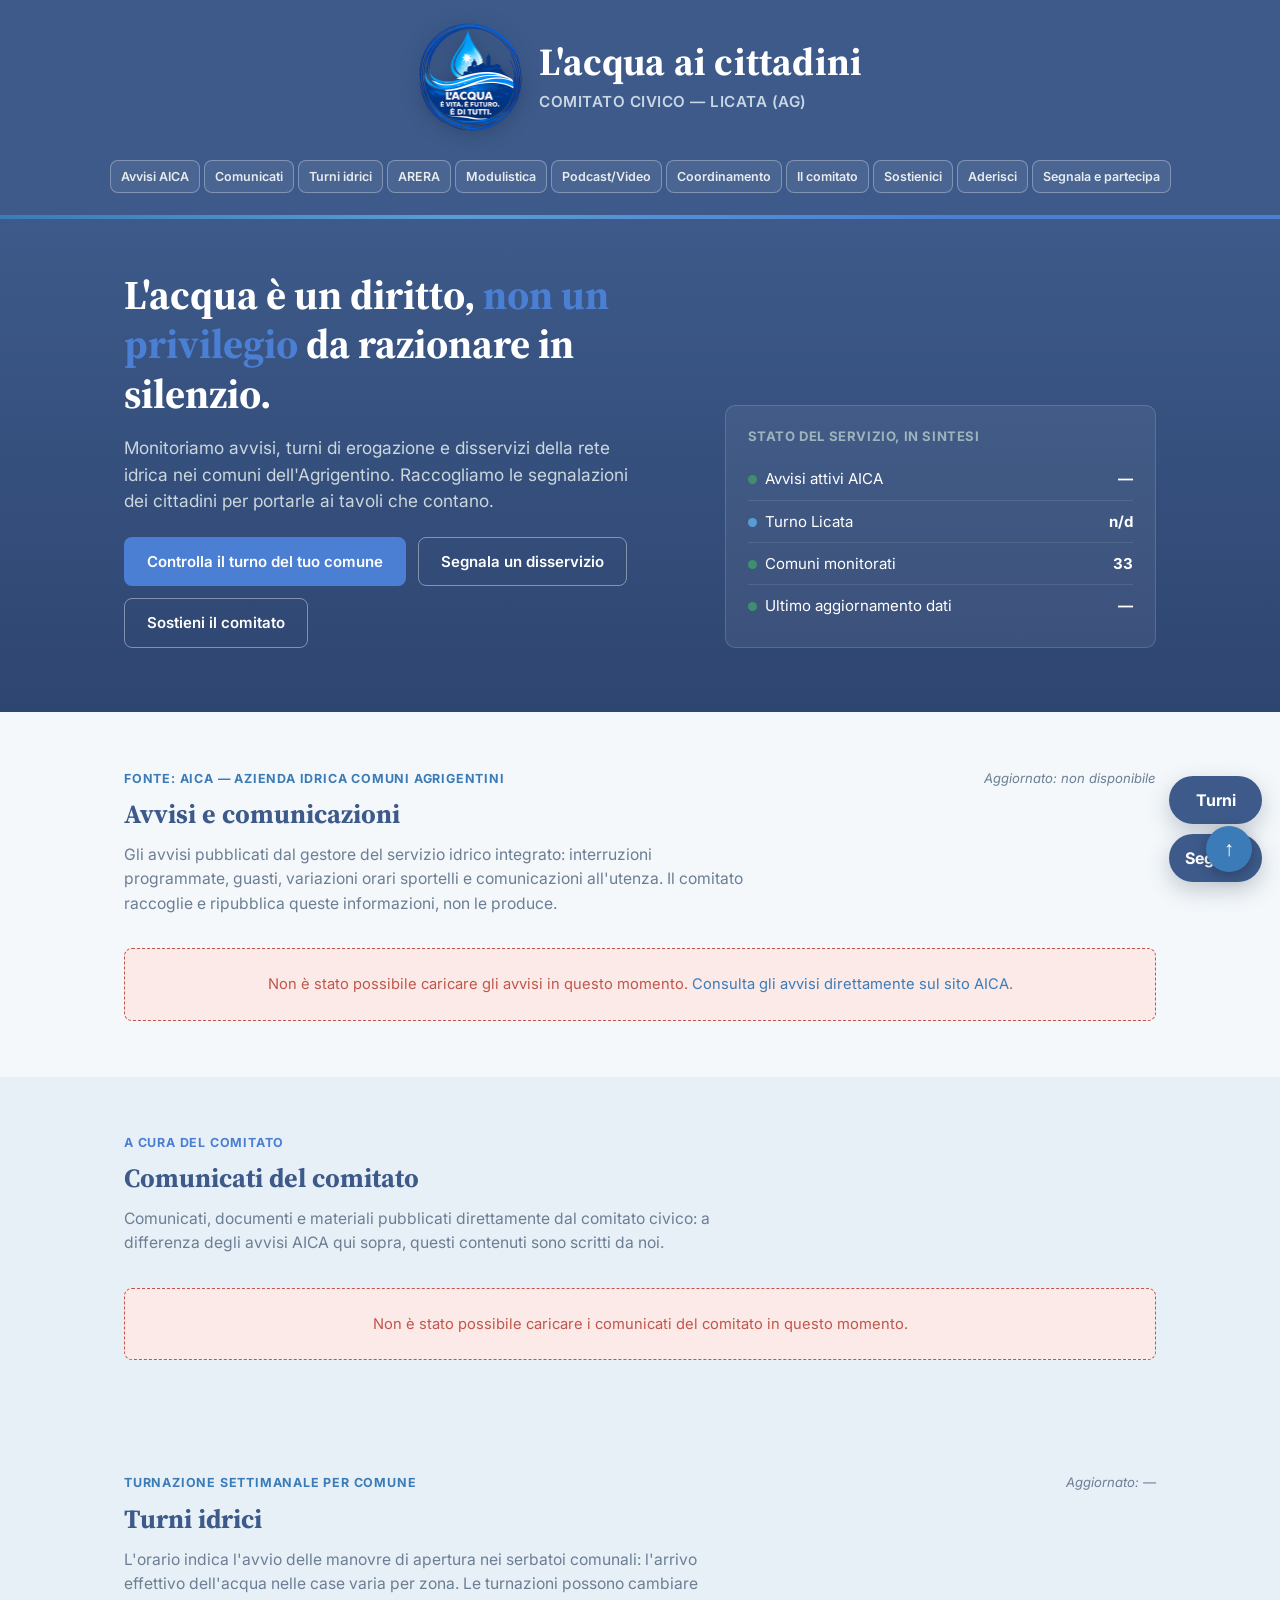
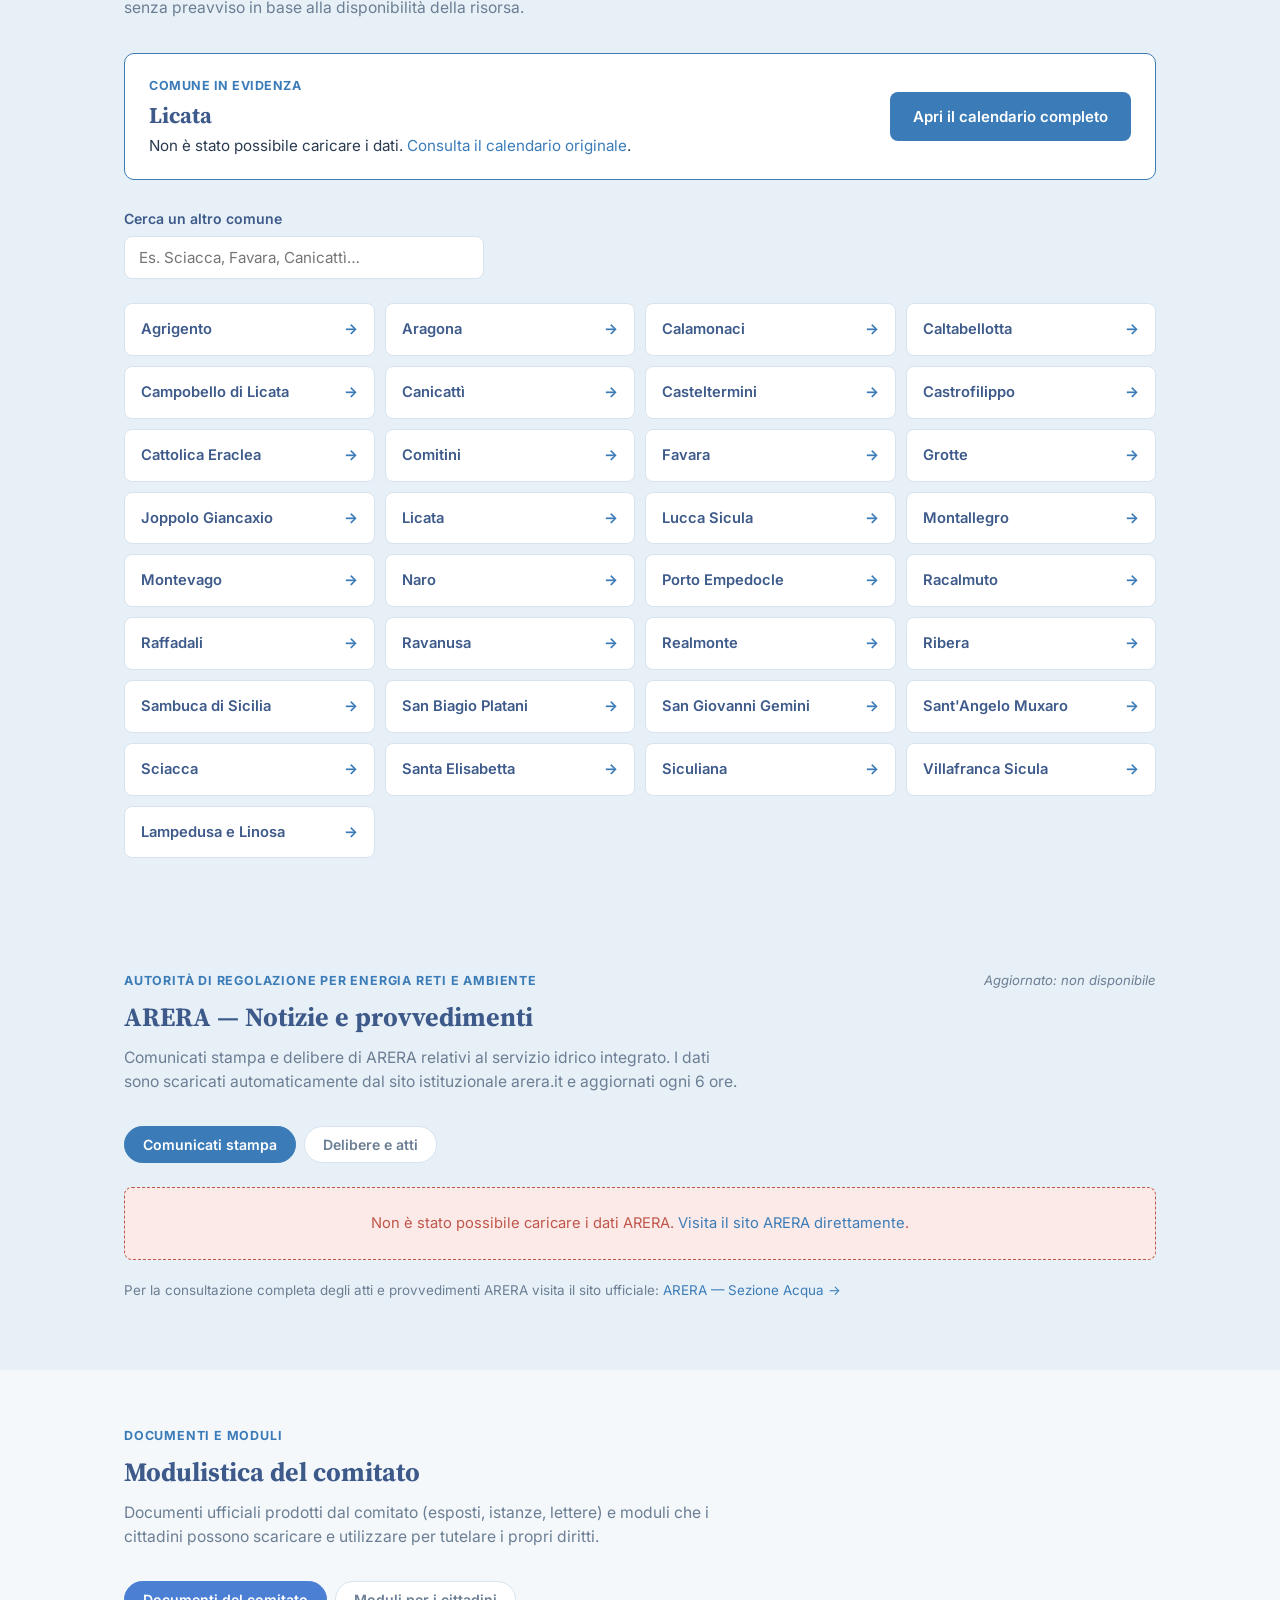
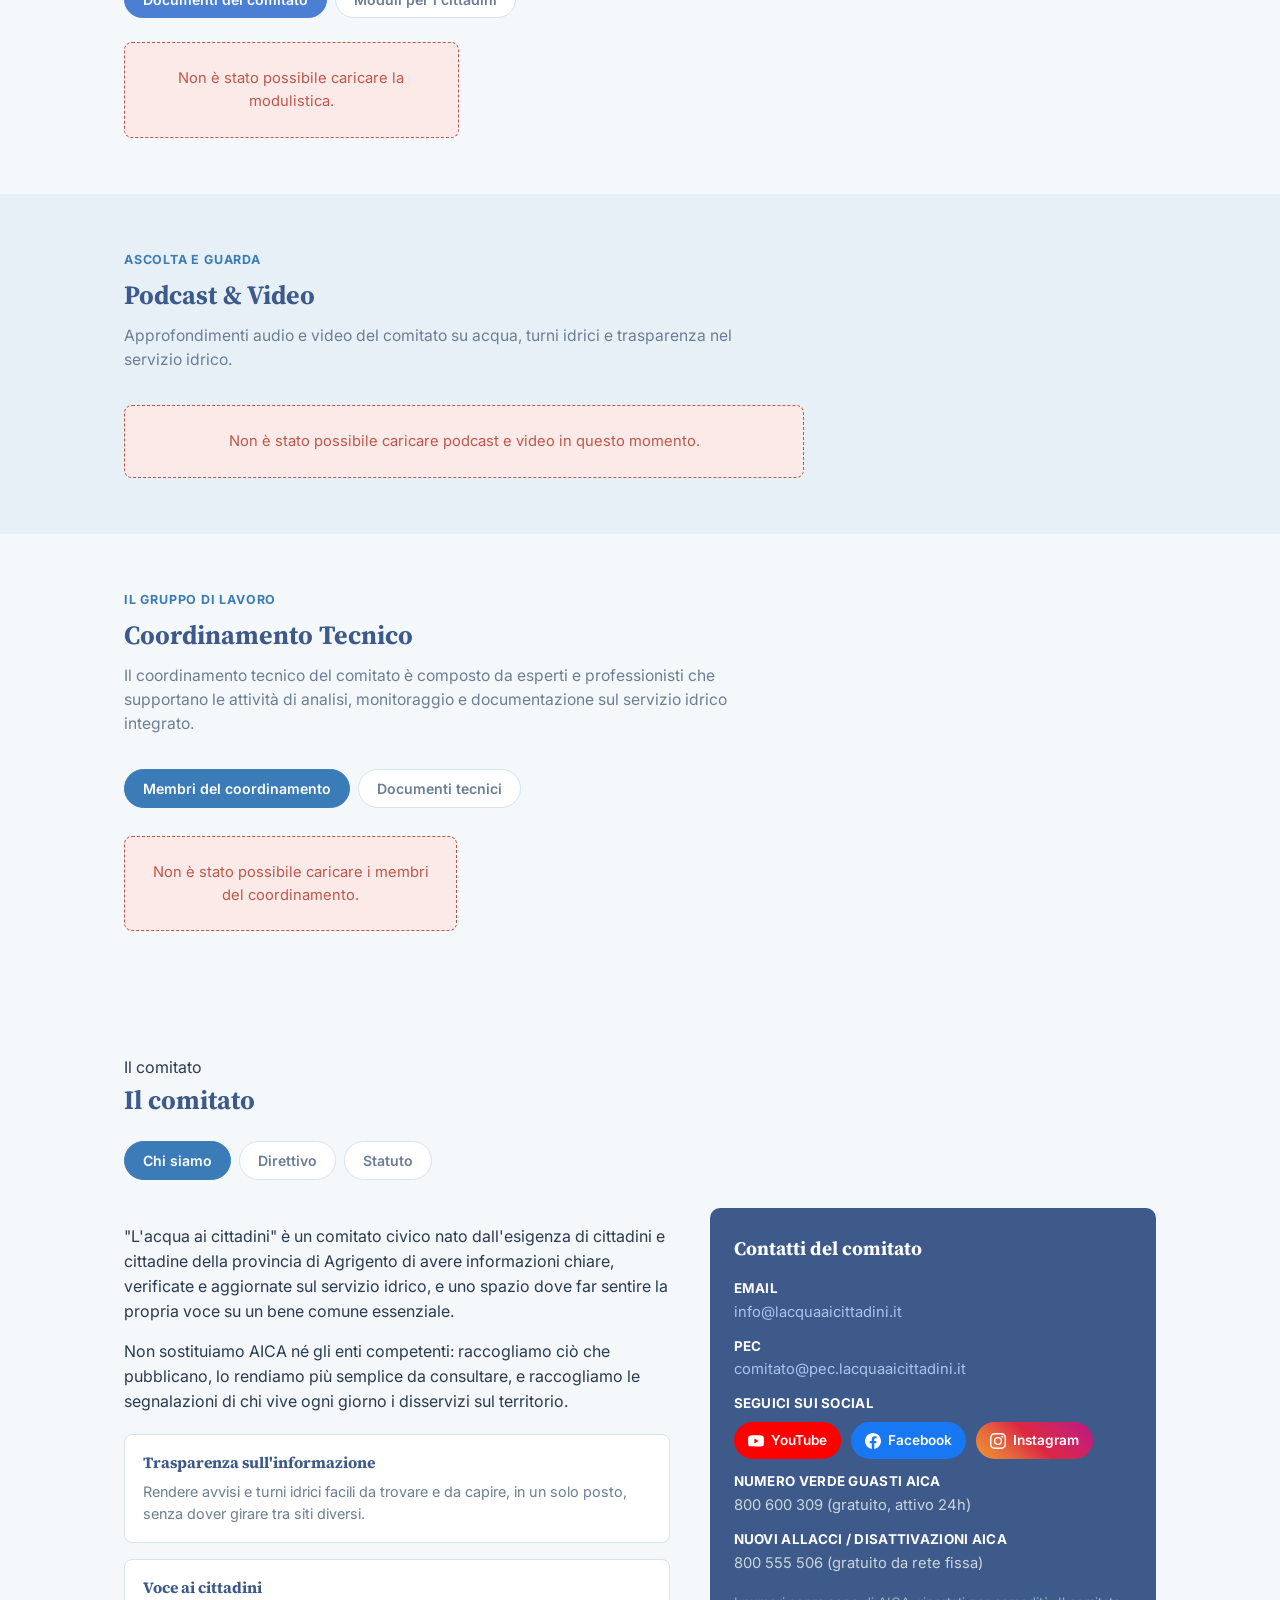
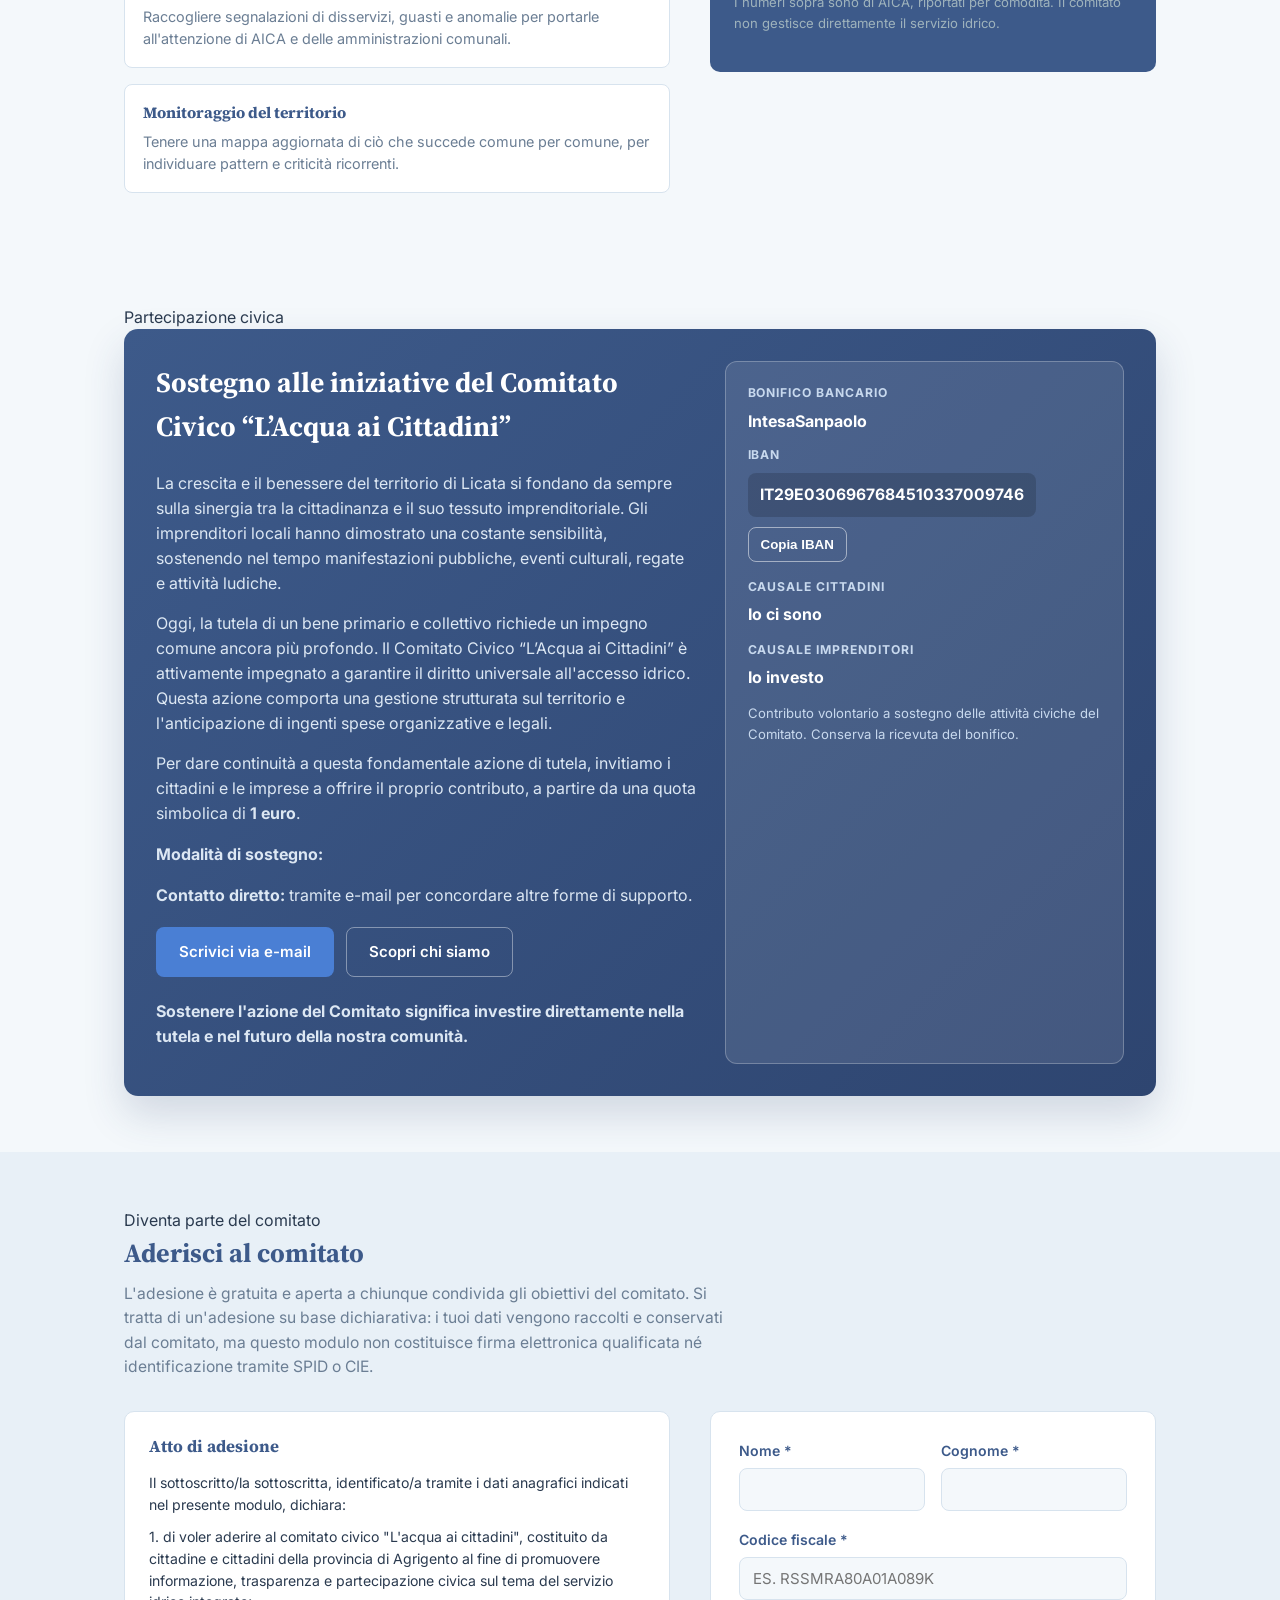
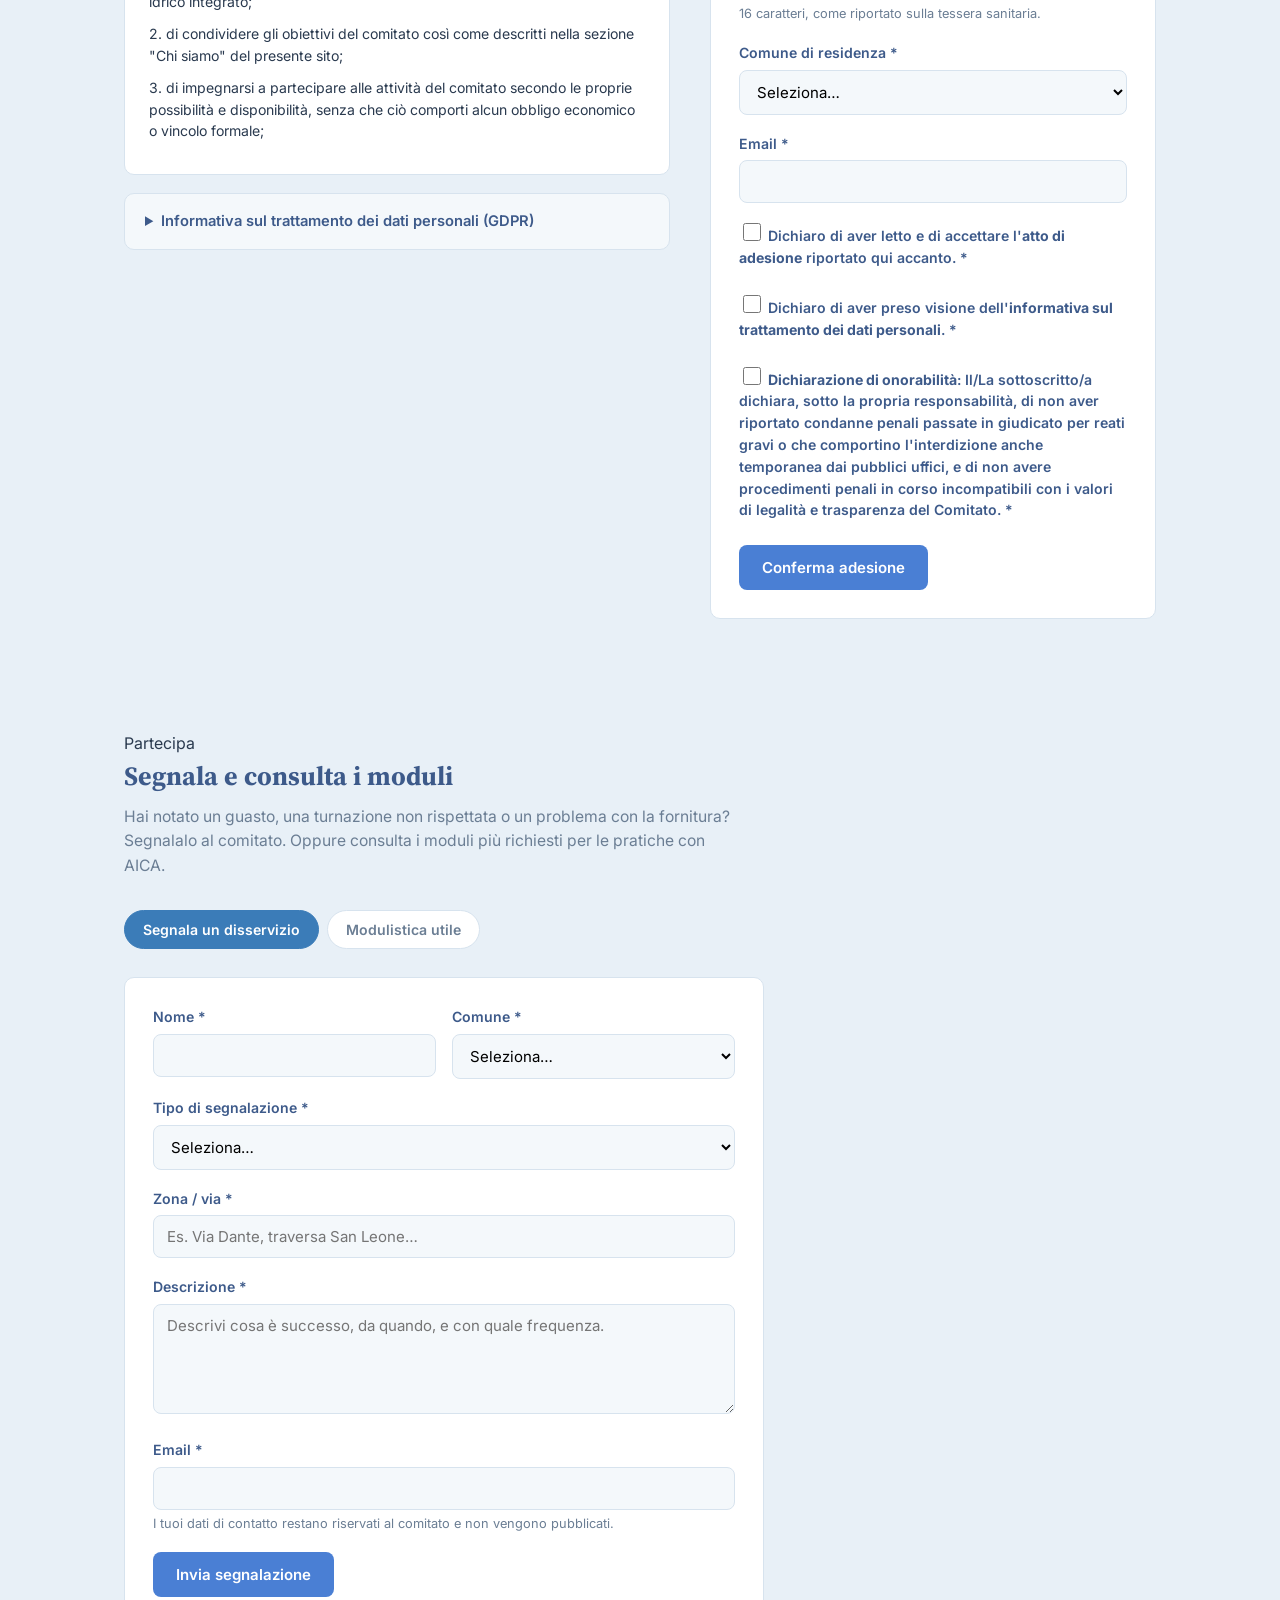
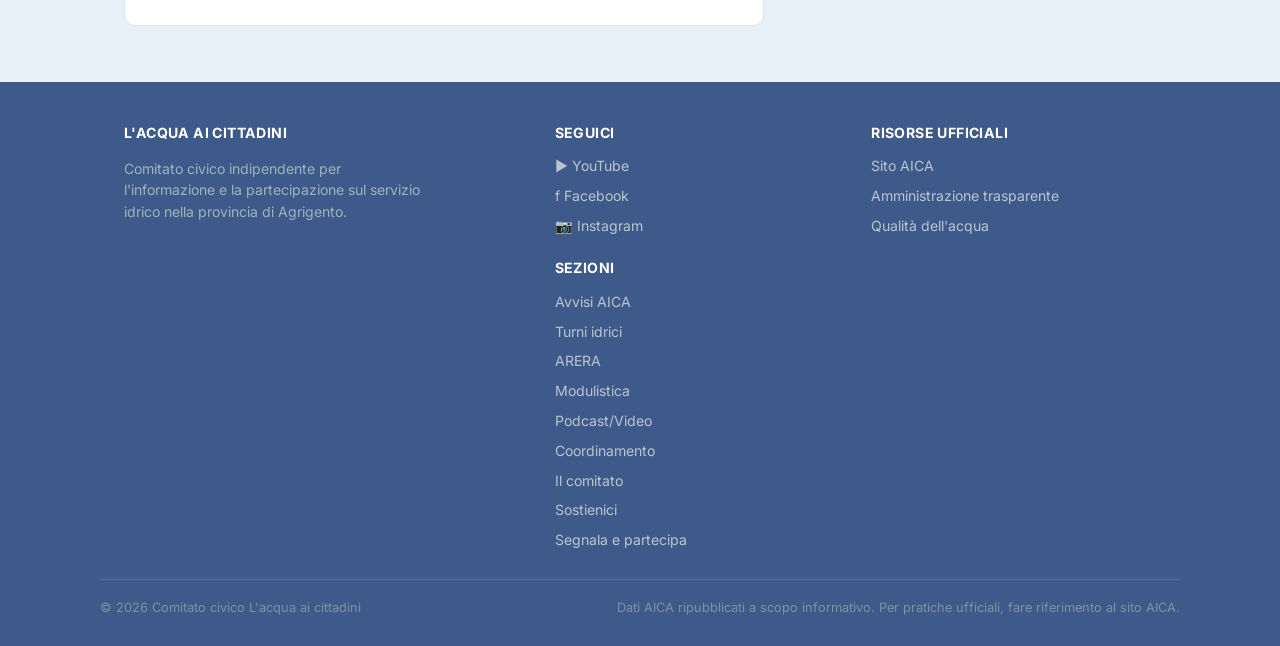
==== index.html @ 92cf0caa "Add files via upload aggiunto campo form obbligatori" ====
<!DOCTYPE html>
<html lang="it">
<head>
<meta charset="UTF-8">
<meta name="viewport" content="width=device-width, initial-scale=1.0">
<title>L'acqua ai cittadini — Comitato civico</title>
<meta name="description" content="Comitato civico L'acqua ai cittadini: avvisi AICA, turni idrici dei comuni agrigentini, segnalazioni e modulistica.">
<meta name="theme-color" content="#3D5A8A">
<meta name="robots" content="index,follow">
<link rel="canonical" href="https://lacquaaicittadini.it/">
<meta property="og:type" content="website">
<meta property="og:locale" content="it_IT">
<meta property="og:title" content="L'acqua ai cittadini — Comitato civico">
<meta property="og:description" content="Avvisi AICA, turni idrici, comunicati, modulistica e segnalazioni dei cittadini della provincia di Agrigento.">
<meta property="og:url" content="https://lacquaaicittadini.it/">
<meta name="twitter:card" content="summary_large_image">
<link rel="preconnect" href="https://fonts.googleapis.com">
<link rel="preconnect" href="https://fonts.gstatic.com" crossorigin>
<link href="https://fonts.googleapis.com/css2?family=Source+Serif+4:opsz,wght@8..60,400;8..60,600;8..60,700&family=Inter:wght@400;500;600;700&display=swap" rel="stylesheet">
<style>
  :root{
    --blu-marina:#3D5A8A;
    --blu-marina-scuro:#2E4570;
    --petrolio:#3B7CB8;
    --petrolio-chiaro:#5B9BD5;
    --accento:#4A7FD4;
    --accento-scuro:#3864B0;
    --avorio:#F4F8FB;
    --avorio-scuro:#E8F0F7;
    --bianco:#FFFFFF;
    --testo:#2A3A4F;
    --testo-tenue:#6B7E94;
    --confine:#D7E3EE;
    --critico:#C0564B;
    --critico-bg:#FBEAE7;
    --ok:#3F8F6F;
    --ok-bg:#E9F5EC;
    --radius:8px;
    --serif:'Source Serif 4', Georgia, serif;
    --sans:'Inter', system-ui, -apple-system, sans-serif;
  }

  *{box-sizing:border-box;}
  html{scroll-behavior:smooth;}
  body{
    margin:0;
    font-family:var(--sans);
    background:var(--avorio);
    color:var(--testo);
    line-height:1.55;
  }
  img{max-width:100%;display:block;}
  a{color:var(--petrolio);text-decoration:none;}
  a:hover{text-decoration:underline;}
  a:focus-visible, button:focus-visible, input:focus-visible, textarea:focus-visible, select:focus-visible{
    outline:3px solid var(--accento);
    outline-offset:2px;
  }

  .wrap{max-width:1080px;margin:0 auto;padding:0 24px;}

  /* ===== Barra annuncio critico (mostrata solo se ci sono avvisi urgenti) ===== */
  #barra-urgente{
    display:none;
    background:var(--critico);
    color:#fff;
    font-size:.92rem;
    font-weight:600;
    text-align:center;
    padding:10px 16px;
  }
  #barra-urgente a{color:#fff;text-decoration:underline;}

  /* ===== Header ===== */
  header.principale{
    background:var(--blu-marina);
    color:#fff;
    position:relative;
  }
  header.principale::after{
    content:"";
    display:block;
    height:4px;
    background:linear-gradient(90deg, var(--petrolio) 0%, var(--petrolio-chiaro) 35%, var(--accento) 75%, var(--accento) 100%);
  }
  .header-interno{
    display:flex;
    align-items:center;
    justify-content:center;
    padding:22px 24px;
    gap:28px;
    flex-wrap:wrap;
  }
  .logo-blocco{display:flex;align-items:center;gap:16px;}
  .logo-immagine{
    height:110px;width:auto;flex-shrink:0;
    filter:drop-shadow(0 3px 10px rgba(0,0,0,0.25));
  }
  .logo-testo h1{
    font-family:var(--serif);
    font-size:2.4rem;
    font-weight:700;
    margin:0;
    letter-spacing:.2px;
    line-height:1.15;
  }
  .logo-testo p{
    margin:6px 0 0;
    font-size:.95rem;
    color:#C9D6E4;
    letter-spacing:.5px;
    text-transform:uppercase;
    font-weight:600;
  }
  nav.principale{display:flex;gap:4px;flex-wrap:wrap;justify-content:center;width:100%;}
  nav.principale a{
    color:#E7ECEE;
    font-size:.78rem;
    font-weight:600;
    padding:6px 10px;
    border-radius:var(--radius);
    border:1.5px solid rgba(255,255,255,0.30);
    background:rgba(255,255,255,0.07);
    transition:background .15s ease, border-color .15s ease;
    white-space:nowrap;
  }
  nav.principale a:hover{
    background:rgba(255,255,255,0.18);
    border-color:rgba(255,255,255,0.60);
    text-decoration:none;
  }

  /* ===== Hero ===== */
  .hero{
    background:linear-gradient(180deg, var(--blu-marina) 0%, var(--blu-marina-scuro) 100%);
    color:#fff;
    padding:52px 24px 64px;
  }
  .hero-grid{
    display:grid;
    grid-template-columns:1.3fr 1fr;
    gap:40px;
    align-items:end;
  }
  .hero h2{
    font-family:var(--serif);
    font-size:clamp(1.9rem, 3.2vw, 2.7rem);
    line-height:1.2;
    margin:0 0 16px;
    font-weight:700;
  }
  .hero h2 em{color:var(--accento);font-style:normal;}
  .hero p.lead{
    font-size:1.08rem;
    color:#CBD7DC;
    max-width:46ch;
    margin:0 0 22px;
  }
  .hero-azioni{display:flex;gap:12px;flex-wrap:wrap;}
  .btn{
    display:inline-block;
    font-family:var(--sans);
    font-weight:600;
    font-size:.94rem;
    padding:12px 22px;
    border-radius:var(--radius);
    border:1.5px solid transparent;
    cursor:pointer;
    transition:transform .12s ease, box-shadow .12s ease;
  }
  .btn:hover{text-decoration:none;}
  .btn-primario{background:var(--accento);color:#fff;}
  .btn-primario:hover{background:var(--accento-scuro);}
  .btn-secondario{background:transparent;border-color:rgba(255,255,255,.4);color:#fff;}
  .btn-secondario:hover{background:rgba(255,255,255,.08);}

  .hero-pannello{
    background:rgba(255,255,255,0.06);
    border:1px solid rgba(255,255,255,0.14);
    border-radius:10px;
    padding:20px 22px;
  }
  .hero-pannello h3{
    font-size:.82rem;
    text-transform:uppercase;
    letter-spacing:.6px;
    color:#9FB3BC;
    margin:0 0 12px;
    font-weight:700;
  }
  .stato-riga{
    display:flex;
    justify-content:space-between;
    align-items:center;
    padding:9px 0;
    border-bottom:1px solid rgba(255,255,255,0.10);
    font-size:.94rem;
  }
  .stato-riga:last-child{border-bottom:none;}
  .pallino{
    width:9px;height:9px;border-radius:50%;
    display:inline-block;margin-right:8px;
    background:var(--ok);
  }
  .pallino.allerta{background:var(--petrolio-chiaro);}
  .pallino.critico{background:var(--critico);}

  /* ===== ARERA ===== */
  .tab-arera{display:flex;gap:8px;margin-bottom:24px;flex-wrap:wrap;}
  .tab-arera-btn{
    background:#fff;border:1.5px solid var(--confine);
    padding:9px 18px;border-radius:999px;
    font-weight:600;font-size:.88rem;color:var(--testo-tenue);
    cursor:pointer;font-family:var(--sans);
  }
  .tab-arera-btn.attivo{background:var(--petrolio);border-color:var(--petrolio);color:#fff;}
  .tab-arera-pannello{display:none;}
  .tab-arera-pannello.attivo{display:block;}
  #lista-arera-comunicati, #lista-arera-delibere{display:grid;gap:12px;}
  .scheda-arera{
    background:#fff;border:1px solid var(--confine);
    border-left:4px solid var(--petrolio-chiaro);
    border-radius:var(--radius);padding:16px 18px;
  }
  .scheda-arera .meta{font-size:.78rem;color:var(--testo-tenue);text-transform:uppercase;letter-spacing:.4px;margin-bottom:5px;font-weight:600;}
  .scheda-arera h3{font-size:1rem;margin:0 0 6px;font-family:var(--serif);color:var(--blu-marina);}
  .scheda-arera a.leggi{font-size:.88rem;font-weight:600;color:var(--petrolio);}

  /* ===== Modulistica ===== */
  .tab-modulistica{display:flex;gap:8px;margin-bottom:24px;flex-wrap:wrap;}
  .tab-mod-btn{
    background:#fff;border:1.5px solid var(--confine);
    padding:9px 18px;border-radius:999px;
    font-weight:600;font-size:.88rem;color:var(--testo-tenue);
    cursor:pointer;font-family:var(--sans);
  }
  .tab-mod-btn.attivo{background:var(--accento);border-color:var(--accento);color:#fff;}
  .tab-mod-pannello{display:none;}
  .tab-mod-pannello.attivo{display:block;}
  .griglia-modulistica{display:grid;grid-template-columns:repeat(auto-fill,minmax(280px,1fr));gap:14px;}
  .scheda-mod{
    background:#fff;border:1px solid var(--confine);
    border-radius:var(--radius);padding:18px 20px;
  }
  .scheda-mod .badge{
    display:inline-block;font-size:.72rem;font-weight:700;letter-spacing:.4px;
    text-transform:uppercase;padding:3px 10px;border-radius:999px;margin-bottom:10px;
  }
  .badge-documento{background:#E8F0FB;color:var(--petrolio);}
  .badge-modulo{background:#E8F5EF;color:var(--ok);}
  .scheda-mod h4{margin:0 0 6px;font-size:.96rem;color:var(--blu-marina);font-family:var(--serif);}
  .scheda-mod p{margin:0 0 12px;font-size:.85rem;color:var(--testo-tenue);}

  /* ===== Social links ===== */
  .social-links{display:flex;gap:10px;flex-wrap:wrap;margin-top:6px;}
  .social-btn{
    display:inline-flex;align-items:center;gap:7px;
    padding:8px 14px;border-radius:999px;
    font-size:.85rem;font-weight:600;font-family:var(--sans);
    text-decoration:none;transition:opacity .15s ease;
  }
  .social-btn:hover{opacity:.85;text-decoration:none;}
  .social-btn.youtube{background:#FF0000;color:#fff;}
  .social-btn.facebook{background:#1877F2;color:#fff;}
  .social-btn.instagram{background:linear-gradient(45deg,#f09433,#e6683c,#dc2743,#cc2366,#bc1888);color:#fff;}

  /* ===== Coordinamento Tecnico ===== */
  .griglia-membri{display:grid;grid-template-columns:repeat(auto-fill,minmax(260px,1fr));gap:16px;margin-bottom:12px;}
  .scheda-membro{
    background:#fff;border:1px solid var(--confine);border-radius:10px;
    padding:20px;display:flex;gap:14px;align-items:flex-start;
  }
  .avatar-membro{
    width:48px;height:48px;border-radius:50%;flex-shrink:0;
    background:var(--petrolio);color:#fff;
    display:flex;align-items:center;justify-content:center;
    font-size:1.2rem;font-weight:700;font-family:var(--serif);
  }
  .avatar-membro img{width:100%;height:100%;border-radius:50%;object-fit:cover;}
  .info-membro h4{margin:0 0 4px;font-size:.98rem;color:var(--blu-marina);font-family:var(--serif);}
  .info-membro .ruolo{font-size:.82rem;color:var(--petrolio);font-weight:600;margin-bottom:5px;}
  .info-membro .competenze{font-size:.82rem;color:var(--testo-tenue);margin-bottom:6px;}
  .info-membro a{font-size:.82rem;}

  .griglia-doc-tecnici{display:grid;gap:12px;}
  .scheda-doc-tecnico{
    background:#fff;border:1px solid var(--confine);
    border-left:4px solid var(--accento);
    border-radius:var(--radius);padding:16px 18px;
    display:flex;justify-content:space-between;align-items:center;gap:16px;flex-wrap:wrap;
  }
  .scheda-doc-tecnico .meta{font-size:.78rem;color:var(--testo-tenue);text-transform:uppercase;letter-spacing:.4px;margin-bottom:4px;font-weight:600;}
  .scheda-doc-tecnico h4{margin:0 0 4px;font-size:.96rem;color:var(--blu-marina);font-family:var(--serif);}
  .scheda-doc-tecnico p{margin:0;font-size:.84rem;color:var(--testo-tenue);}

  /* ===== Direttivo e Statuto ===== */
  .griglia-direttivo{display:grid;grid-template-columns:repeat(auto-fill,minmax(200px,1fr));gap:12px;margin-top:8px;}
  .scheda-direttivo{
    background:#fff;border:1px solid var(--confine);border-radius:var(--radius);
    padding:16px 18px;text-align:center;
  }
  .scheda-direttivo .iniziale-dir{
    width:48px;height:48px;border-radius:50%;
    background:var(--petrolio);color:#fff;
    display:flex;align-items:center;justify-content:center;
    font-size:1.2rem;font-weight:700;font-family:var(--serif);
    margin:0 auto 10px;
  }
  .scheda-direttivo h4{margin:0 0 4px;font-size:.96rem;color:var(--blu-marina);font-family:var(--serif);}
  .scheda-direttivo .ruolo-dir{font-size:.82rem;color:var(--petrolio);font-weight:600;}

  .testo-statuto{
    background:#fff;border:1px solid var(--confine);border-radius:10px;
    padding:28px 32px;max-width:760px;
  }
  .testo-statuto h4{font-family:var(--serif);color:var(--blu-marina);font-size:1.05rem;margin:20px 0 8px;}
  .testo-statuto h4:first-child{margin-top:0;}
  .testo-statuto p{font-size:.92rem;color:var(--testo);line-height:1.65;margin:0 0 10px;}

  /* ===== Sezioni generiche ===== */
  section{padding:56px 24px;}
  section.alt{background:var(--avorio-scuro);}
  .titolo-sezione{
    display:flex;
    align-items:baseline;
    justify-content:space-between;
    flex-wrap:wrap;
    gap:12px;
    margin-bottom:8px;
  }
  .titolo-sezione h2{
    font-family:var(--serif);
    font-size:1.65rem;
    margin:0;
    color:var(--blu-marina);
  }
  .titolo-sezione .eyebrow{
    font-size:.78rem;
    font-weight:700;
    letter-spacing:.8px;
    text-transform:uppercase;
    color:var(--petrolio);
    display:block;
    margin-bottom:6px;
  }
  .sotto-titolo{
    color:var(--testo-tenue);
    max-width:62ch;
    margin:0 0 32px;
    font-size:.98rem;
  }
  .aggiornato{
    font-size:.82rem;
    color:var(--testo-tenue);
    font-style:italic;
  }

  /* ===== Avvisi AICA ===== */
  #lista-avvisi{display:grid;gap:14px;}
  .scheda-avviso{
    background:#fff;
    border:1px solid var(--confine);
    border-left:4px solid var(--petrolio);
    border-radius:var(--radius);
    padding:18px 20px;
  }
  .scheda-avviso.urgente{border-left-color:var(--critico);}
  .scheda-avviso .meta{
    font-size:.78rem;
    color:var(--testo-tenue);
    text-transform:uppercase;
    letter-spacing:.4px;
    margin-bottom:6px;
    font-weight:600;
  }
  .scheda-avviso h3{
    font-size:1.05rem;
    margin:0 0 8px;
    font-family:var(--serif);
    font-weight:600;
    color:var(--blu-marina);
  }
  .scheda-avviso p{margin:0 0 10px;font-size:.94rem;color:var(--testo);}
  .scheda-avviso a.leggi{font-size:.88rem;font-weight:600;}
  .placeholder-caricamento, .placeholder-errore{
    background:#fff;border:1px dashed var(--confine);border-radius:var(--radius);
    padding:24px;text-align:center;color:var(--testo-tenue);font-size:.92rem;
  }
  .placeholder-errore{border-color:var(--critico);color:var(--critico);background:var(--critico-bg);}

  /* ===== Comunicati del comitato ===== */
  #lista-comunicati-comitato{display:grid;gap:14px;}
  .scheda-comunicato{
    background:#fff;
    border:1px solid var(--confine);
    border-left:4px solid var(--accento);
    border-radius:var(--radius);
    padding:18px 20px;
  }
  .scheda-comunicato .meta{
    font-size:.78rem;
    color:var(--testo-tenue);
    text-transform:uppercase;
    letter-spacing:.4px;
    margin-bottom:6px;
    font-weight:600;
  }
  .scheda-comunicato h3{
    font-size:1.05rem;
    margin:0 0 8px;
    font-family:var(--serif);
    font-weight:600;
    color:var(--blu-marina);
  }
  .scheda-comunicato p{margin:0 0 12px;font-size:.94rem;color:var(--testo);white-space:pre-line;}
  .allegato-comunicato{margin-top:12px;}
  .allegato-comunicato iframe{
    width:100%;
    height:320px;
    border:1px solid var(--confine);
    border-radius:var(--radius);
  }
  .allegato-link{
    display:inline-flex;
    align-items:center;
    gap:6px;
    font-size:.88rem;
    font-weight:600;
    color:var(--accento-scuro);
    border:1.5px solid var(--accento);
    padding:8px 14px;
    border-radius:999px;
  }
  .allegato-link:hover{background:var(--accento);color:#fff;text-decoration:none;}

  .player-podcast{margin-top:12px;}
  .player-podcast iframe{
    width:100%;
    height:110px;
    border:1px solid var(--confine);
    border-radius:var(--radius);
  }

  /* ===== Turni idrici ===== */
  .barra-comune-evidenza{
    background:#fff;
    border:1.5px solid var(--petrolio);
    border-radius:10px;
    padding:22px 24px;
    margin-bottom:28px;
    display:flex;
    justify-content:space-between;
    align-items:center;
    gap:20px;
    flex-wrap:wrap;
  }
  .barra-comune-evidenza .etichetta{
    font-size:.78rem;
    text-transform:uppercase;
    letter-spacing:.5px;
    color:var(--petrolio);
    font-weight:700;
    margin:0 0 4px;
  }
  .barra-comune-evidenza h3{
    margin:0;
    font-family:var(--serif);
    font-size:1.4rem;
    color:var(--blu-marina);
  }
  #riepilogo-licata{font-size:.95rem;color:var(--testo);}

  .ricerca-comune{
    margin-bottom:24px;
  }
  .ricerca-comune input{
    width:100%;
    max-width:360px;
    padding:11px 14px;
    border:1.5px solid var(--confine);
    border-radius:var(--radius);
    font-size:.95rem;
    font-family:var(--sans);
    background:#fff;
  }
  .ricerca-comune input:focus{border-color:var(--petrolio);}

  .griglia-comuni{
    display:grid;
    grid-template-columns:repeat(auto-fill, minmax(220px, 1fr));
    gap:10px;
  }
  .scheda-comune{
    background:#fff;
    border:1px solid var(--confine);
    border-radius:var(--radius);
    padding:14px 16px;
    display:flex;
    justify-content:space-between;
    align-items:center;
    gap:10px;
    font-size:.92rem;
    font-weight:600;
    color:var(--blu-marina);
  }
  .scheda-comune .freccia{color:var(--petrolio);font-weight:700;}
  .scheda-comune:hover{border-color:var(--petrolio);}

  /* ===== Chi siamo ===== */
  .grid-due{display:grid;grid-template-columns:1.1fr .9fr;gap:40px;align-items:start;}
  .blocco-obiettivi{display:grid;gap:16px;margin-top:20px;}
  .obiettivo{
    background:#fff;border:1px solid var(--confine);border-radius:var(--radius);
    padding:16px 18px;
  }
  .obiettivo h4{margin:0 0 6px;font-size:.98rem;color:var(--blu-marina);font-family:var(--serif);}
  .obiettivo p{margin:0;font-size:.9rem;color:var(--testo-tenue);}
  .scheda-contatto{
    background:var(--blu-marina);color:#fff;border-radius:10px;padding:26px 24px;
  }
  .scheda-contatto h3{font-family:var(--serif);margin:0 0 14px;font-size:1.2rem;}
  .scheda-contatto .riga{display:flex;gap:10px;margin-bottom:12px;font-size:.92rem;color:#CBD7DC;}
  .scheda-contatto .riga strong{color:#fff;display:block;font-size:.84rem;text-transform:uppercase;letter-spacing:.3px;margin-bottom:2px;}
  .scheda-contatto a{color:#A9C6EE;}

  /* ===== Adesione al comitato ===== */
  .riquadro-atto{
    background:#fff;border:1px solid var(--confine);border-radius:10px;
    padding:22px 24px;margin-bottom:18px;
  }
  .riquadro-atto h4{
    margin:0 0 12px;font-family:var(--serif);color:var(--blu-marina);font-size:1.05rem;
  }
  .testo-atto{
    max-height:280px;overflow-y:auto;padding-right:6px;
  }
  .testo-atto p{font-size:.88rem;color:var(--testo);margin:0 0 10px;line-height:1.55;}
  .testo-atto p:last-child{margin-bottom:0;}

  .riquadro-privacy{
    background:var(--avorio);border:1px solid var(--confine);border-radius:10px;
    padding:16px 20px;
  }
  .riquadro-privacy summary{
    cursor:pointer;font-weight:600;color:var(--blu-marina);font-size:.92rem;
    list-style:revert;
  }
  .riquadro-privacy[open] summary{margin-bottom:12px;}
  .testo-privacy p{font-size:.84rem;color:var(--testo);margin:0 0 10px;line-height:1.55;}
  .testo-privacy p:last-child{margin-bottom:0;}

  .campo-checkbox{display:flex;}
  .etichetta-checkbox{
    display:flex;align-items:flex-start;gap:10px;cursor:pointer;
    font-size:.88rem;color:var(--testo);font-weight:400;
  }
  .etichetta-checkbox input[type="checkbox"]{
    width:18px;height:18px;flex-shrink:0;margin-top:2px;accent-color:var(--accento);cursor:pointer;
  }

  /* ===== Segnalazioni / modulistica ===== */
  .tab-bar{display:flex;gap:8px;margin-bottom:28px;flex-wrap:wrap;}
  .tab-btn{
    background:#fff;border:1.5px solid var(--confine);
    padding:10px 18px;border-radius:999px;
    font-weight:600;font-size:.88rem;color:var(--testo-tenue);
    cursor:pointer;font-family:var(--sans);
  }
  .tab-btn.attivo{background:var(--petrolio);border-color:var(--petrolio);color:#fff;}
  .tab-pannello{display:none;}
  .tab-pannello.attivo{display:block;}

  form.segnalazione{
    background:#fff;border:1px solid var(--confine);border-radius:10px;
    padding:28px;max-width:640px;
  }
  .campo{margin-bottom:18px;}
  .campo label{display:block;font-size:.88rem;font-weight:600;color:var(--blu-marina);margin-bottom:6px;}
  .campo input, .campo select, .campo textarea{
    width:100%;padding:11px 13px;border:1.5px solid var(--confine);
    border-radius:var(--radius);font-family:var(--sans);font-size:.94rem;
    background:var(--avorio);
  }
  .campo input:focus, .campo select:focus, .campo textarea:focus{border-color:var(--petrolio);background:#fff;}
  .campo textarea{min-height:110px;resize:vertical;}
  .campo-doppio{display:grid;grid-template-columns:1fr 1fr;gap:16px;}
  .nota-campo{font-size:.8rem;color:var(--testo-tenue);margin-top:4px;}
  #esito-segnalazione, #esito-adesione{
    margin-top:16px;padding:13px 16px;border-radius:var(--radius);font-size:.9rem;display:none;
  }
  #esito-segnalazione.ok, #esito-adesione.ok{display:block;background:var(--ok-bg);color:var(--ok);border:1px solid var(--ok);}
  #esito-segnalazione.errore, #esito-adesione.errore{display:block;background:var(--critico-bg);color:var(--critico);border:1px solid var(--critico);}

  .griglia-moduli{display:grid;grid-template-columns:repeat(auto-fill, minmax(260px,1fr));gap:14px;}
  .scheda-modulo{
    background:#fff;border:1px solid var(--confine);border-radius:var(--radius);
    padding:18px 20px;
  }
  .scheda-modulo h4{margin:0 0 6px;font-size:.96rem;color:var(--blu-marina);}
  .scheda-modulo p{margin:0 0 12px;font-size:.85rem;color:var(--testo-tenue);}

  /* ===== Footer ===== */
  footer{
    background:var(--blu-marina);color:#B9C6CE;padding:40px 24px 28px;font-size:.88rem;
  }
  footer .wrap{display:grid;grid-template-columns:1.4fr 1fr 1fr;gap:32px;}
  footer h5{color:#fff;font-size:.88rem;text-transform:uppercase;letter-spacing:.4px;margin:0 0 12px;}
  footer a{color:#B9C6CE;}
  footer a:hover{color:#fff;}
  footer ul{list-style:none;padding:0;margin:0;display:grid;gap:8px;}
  .footer-base{
    border-top:1px solid rgba(255,255,255,.12);
    margin-top:28px;padding-top:18px;
    max-width:1080px;margin-left:auto;margin-right:auto;
    display:flex;justify-content:space-between;flex-wrap:wrap;gap:8px;
    font-size:.8rem;color:#7E92A0;
  }

/* ===== Torna su ===== */
  #torna-su{
    position:fixed;
    bottom:28px;
    right:28px;
    width:46px;height:46px;
    background:var(--petrolio);
    color:#fff;
    border:none;
    border-radius:50%;
    font-size:1.3rem;
    cursor:pointer;
    box-shadow:0 4px 14px rgba(0,0,0,0.25);
    display:flex;align-items:center;justify-content:center;
    opacity:1;
    pointer-events:auto;
    transition:opacity .25s ease, transform .25s ease;
    z-index:9999;
  }
  #torna-su.visibile{opacity:1;pointer-events:auto;}
  #torna-su:hover{background:var(--accento);transform:translateY(-3px);}

  /* ===== Skip link ===== */
  .skip-link{
    position:absolute;left:-999px;top:0;background:var(--accento);color:#fff;
    padding:10px 16px;z-index:999;border-radius:0 0 6px 0;
  }
  .skip-link:focus{left:0;}

  /* ===== Hamburger button ===== */
  .hamburger{
    display:none;
    background:rgba(255,255,255,0.10);
    border:1.5px solid rgba(255,255,255,0.35);
    border-radius:var(--radius);
    color:#fff;
    font-size:1.4rem;
    line-height:1;
    padding:8px 12px;
    cursor:pointer;
    transition:background .15s ease;
    align-self:center;
  }
  .hamburger:hover{background:rgba(255,255,255,0.22);}

  @media (max-width:780px){
    .hero-grid{grid-template-columns:1fr;}
    .grid-due{grid-template-columns:1fr;}
    .campo-doppio{grid-template-columns:1fr;}
    footer .wrap{grid-template-columns:1fr;}

    .header-interno{
      flex-direction:column;
      align-items:center;
      text-align:center;
      padding:18px 16px 0;
      gap:16px;
    }

    /* Hamburger visibile su mobile */
    .hamburger{display:block;}

    /* Nav chiuso di default su mobile */
    nav.principale{
      display:flex;
      flex-direction:column;
      align-items:stretch;
      width:100%;
      max-height:0;
      overflow:hidden;
      transition:max-height .28s ease, padding .28s ease;
      padding:0 0;
      gap:6px;
    }
    nav.principale.aperto{
      max-height:400px;
      padding:12px 0 16px;
    }
    nav.principale a{
      text-align:center;
      padding:12px 16px;
      font-size:1rem;
    }
  }


  /* ===== Sostieni il comitato ===== */
  .sostieni-box{
    display:grid;grid-template-columns:1.15fr .85fr;gap:28px;align-items:stretch;
    background:linear-gradient(135deg,var(--blu-marina),var(--blu-marina-scuro));
    color:#fff;border-radius:14px;padding:32px;box-shadow:0 18px 40px rgba(46,69,112,.18);
  }
  .sostieni-box h2{color:#fff!important;margin-top:0;}
  .sostieni-box p{color:#DCE7F3;max-width:62ch;}
  .sostieni-dati{background:rgba(255,255,255,.1);border:1px solid rgba(255,255,255,.25);border-radius:12px;padding:22px;}
  .sostieni-dati .etichetta{font-size:.76rem;text-transform:uppercase;letter-spacing:.08em;color:#C8D9EE;font-weight:700;}
  .iban-riga{display:flex;gap:10px;align-items:center;flex-wrap:wrap;margin:8px 0 16px;}
  .iban-riga code{font-family:var(--sans);font-weight:700;font-size:.98rem;color:#fff;word-break:break-all;background:rgba(0,0,0,.16);padding:10px 12px;border-radius:8px;}
  .btn-copia{border:1px solid rgba(255,255,255,.5);background:transparent;color:#fff;border-radius:8px;padding:9px 12px;font-weight:700;cursor:pointer;}
  .btn-copia:hover{background:rgba(255,255,255,.14);}
  .nota-trasparenza{font-size:.82rem!important;color:#C8D9EE!important;margin:14px 0 0!important;}
  .azioni-fisse{position:fixed;right:18px;bottom:18px;z-index:80;display:grid;gap:10px;}
  .azione-fissa{display:flex;align-items:center;justify-content:center;min-width:48px;height:48px;padding:0 16px;border-radius:999px;background:var(--blu-marina);color:#fff!important;font-weight:700;box-shadow:0 8px 22px rgba(42,58,79,.25);text-decoration:none!important;}
  .azione-fissa:hover{background:var(--blu-marina-scuro);transform:translateY(-1px);}
  @media(max-width:780px){
    .sostieni-box{grid-template-columns:1fr;padding:24px 20px;}
    .azioni-fisse{right:12px;bottom:12px}.azione-fissa{min-width:44px;height:44px;padding:0 13px;font-size:.86rem;}
  }

</style>
</head>
<body>

<a href="#contenuto" class="skip-link">Vai al contenuto</a>

<div id="barra-urgente" role="alert">
  <span id="testo-barra-urgente"></span>
</div>

<header class="principale">
  <div class="header-interno wrap" style="padding-left:0;padding-right:0;">
    <div class="logo-blocco">
      <img src="[data-uri]" alt="Simbolo del comitato: bilancia con goccia d acqua" class="logo-immagine">
      <div class="logo-testo">
        <h1>L'acqua ai cittadini</h1>
        <p>Comitato civico — Licata (AG)</p>
      </div>
    </div>
    <button class="hamburger" id="btn-hamburger" aria-label="Apri/chiudi menu" aria-expanded="false" aria-controls="nav-principale">☰</button>
    <nav class="principale" id="nav-principale" aria-label="Navigazione principale">
      <a href="#avvisi">Avvisi AICA</a>
      <a href="#comunicati-comitato">Comunicati</a>
      <a href="#turni">Turni idrici</a>
      <a href="#arera">ARERA</a>
      <a href="#modulistica">Modulistica</a>
      <a href="#podcast">Podcast/Video</a>
      <a href="#coordinamento">Coordinamento</a>
      <a href="#chi-siamo">Il comitato</a>
      <a href="#sostieni">Sostienici</a>
    <a href="#aderisci">Aderisci</a>
      <a href="#partecipa">Segnala e partecipa</a>
    </nav>
  </div>
</header>

<section class="hero" id="contenuto">
  <div class="wrap hero-grid">
    <div>
      <h2>L'acqua è un diritto, <em>non un privilegio</em> da razionare in silenzio.</h2>
      <p class="lead">Monitoriamo avvisi, turni di erogazione e disservizi della rete idrica nei comuni dell'Agrigentino. Raccogliamo le segnalazioni dei cittadini per portarle ai tavoli che contano.</p>
      <div class="hero-azioni">
        <a href="#turni" class="btn btn-primario">Controlla il turno del tuo comune</a>
        <a href="#partecipa" class="btn btn-secondario">Segnala un disservizio</a>
        <a href="#sostieni" class="btn btn-secondario">Sostieni il comitato</a>
      </div>
    </div>
    <div class="hero-pannello">
      <h3>Stato del servizio, in sintesi</h3>
      <div class="stato-riga">
        <span><span class="pallino" id="pallino-avvisi"></span>Avvisi attivi AICA</span>
        <strong id="conteggio-avvisi">—</strong>
      </div>
      <div class="stato-riga">
        <span><span class="pallino" id="pallino-licata"></span>Turno Licata</span>
        <strong id="stato-licata">—</strong>
      </div>
      <div class="stato-riga">
        <span><span class="pallino"></span>Comuni monitorati</span>
        <strong>33</strong>
      </div>
      <div class="stato-riga">
        <span><span class="pallino"></span>Ultimo aggiornamento dati</span>
        <strong id="orario-aggiornamento-hero">—</strong>
      </div>
    </div>
  </div>
</section>

<!-- ===================== AVVISI AICA ===================== -->
<section id="avvisi">
  <div class="wrap">
    <div class="titolo-sezione">
      <div>
        <span class="eyebrow">Fonte: AICA — Azienda Idrica Comuni Agrigentini</span>
        <h2>Avvisi e comunicazioni</h2>
      </div>
      <span class="aggiornato">Aggiornato: <span id="orario-avvisi">—</span></span>
    </div>
    <p class="sotto-titolo">Gli avvisi pubblicati dal gestore del servizio idrico integrato: interruzioni programmate, guasti, variazioni orari sportelli e comunicazioni all'utenza. Il comitato raccoglie e ripubblica queste informazioni, non le produce.</p>
    <div id="lista-avvisi">
      <div class="placeholder-caricamento">Caricamento avvisi in corso…</div>
    </div>
  </div>
</section>

<!-- ===================== COMUNICATI DEL COMITATO ===================== -->
<section class="alt" id="comunicati-comitato">
  <div class="wrap">
    <div class="titolo-sezione">
      <div>
        <span class="eyebrow" style="color:var(--accento);">A cura del comitato</span>
        <h2>Comunicati del comitato</h2>
      </div>
    </div>
    <p class="sotto-titolo">Comunicati, documenti e materiali pubblicati direttamente dal comitato civico: a differenza degli avvisi AICA qui sopra, questi contenuti sono scritti da noi.</p>
    <div id="lista-comunicati-comitato">
      <div class="placeholder-caricamento">Caricamento comunicati in corso…</div>
    </div>
  </div>
</section>

<!-- ===================== TURNI IDRICI ===================== -->
<section class="alt" id="turni">
  <div class="wrap">
    <div class="titolo-sezione">
      <div>
        <span class="eyebrow">Turnazione settimanale per comune</span>
        <h2>Turni idrici</h2>
      </div>
      <span class="aggiornato">Aggiornato: <span id="orario-turni">—</span></span>
    </div>
    <p class="sotto-titolo">L'orario indica l'avvio delle manovre di apertura nei serbatoi comunali: l'arrivo effettivo dell'acqua nelle case varia per zona. Le turnazioni possono cambiare senza preavviso in base alla disponibilità della risorsa.</p>

    <div class="barra-comune-evidenza">
      <div>
        <p class="etichetta">Comune in evidenza</p>
        <h3>Licata</h3>
        <div id="riepilogo-licata">Caricamento turni di Licata…</div>
      </div>
      <a href="#" id="link-foglio-licata" target="_blank" rel="noopener" class="btn btn-primario" style="background:var(--petrolio);">Apri il calendario completo</a>
    </div>

    <div class="ricerca-comune">
      <label for="campo-ricerca-comune" style="display:block;font-weight:600;font-size:.88rem;margin-bottom:6px;color:var(--blu-marina);">Cerca un altro comune</label>
      <input type="text" id="campo-ricerca-comune" placeholder="Es. Sciacca, Favara, Canicattì…" autocomplete="off">
    </div>

    <div class="griglia-comuni" id="griglia-comuni">
      <!-- generato via JS -->
    </div>
  </div>
</section>

<!-- ===================== ARERA ===================== -->
<section class="alt" id="arera">
  <div class="wrap">
    <div class="titolo-sezione">
      <div>
        <span class="eyebrow">Autorità di Regolazione per Energia Reti e Ambiente</span>
        <h2>ARERA — Notizie e provvedimenti</h2>
      </div>
      <span class="aggiornato">Aggiornato: <span id="orario-arera">—</span></span>
    </div>
    <p class="sotto-titolo">Comunicati stampa e delibere di ARERA relativi al servizio idrico integrato. I dati sono scaricati automaticamente dal sito istituzionale arera.it e aggiornati ogni 6 ore.</p>

    <div class="tab-arera">
      <button class="tab-arera-btn attivo" data-tab="tab-arera-comunicati">Comunicati stampa</button>
      <button class="tab-arera-btn" data-tab="tab-arera-delibere">Delibere e atti</button>
    </div>

    <div class="tab-arera-pannello attivo" id="tab-arera-comunicati">
      <div id="lista-arera-comunicati">
        <div class="placeholder-caricamento">Caricamento comunicati ARERA…</div>
      </div>
    </div>
    <div class="tab-arera-pannello" id="tab-arera-delibere">
      <div id="lista-arera-delibere">
        <div class="placeholder-caricamento">Caricamento delibere ARERA…</div>
      </div>
    </div>

    <p style="margin-top:20px;font-size:.84rem;color:var(--testo-tenue);">
      Per la consultazione completa degli atti e provvedimenti ARERA visita il sito ufficiale:
      <a href="https://www.arera.it/per-il-consumatore/acqua" target="_blank" rel="noopener">ARERA — Sezione Acqua →</a>
    </p>
  </div>
</section>

<!-- ===================== MODULISTICA ===================== -->
<section id="modulistica">
  <div class="wrap">
    <div class="titolo-sezione">
      <div>
        <span class="eyebrow">Documenti e moduli</span>
        <h2>Modulistica del comitato</h2>
      </div>
    </div>
    <p class="sotto-titolo">Documenti ufficiali prodotti dal comitato (esposti, istanze, lettere) e moduli che i cittadini possono scaricare e utilizzare per tutelare i propri diritti.</p>

    <div class="tab-modulistica">
      <button class="tab-mod-btn attivo" data-tab="tab-mod-documenti">Documenti del comitato</button>
      <button class="tab-mod-btn" data-tab="tab-mod-moduli">Moduli per i cittadini</button>
    </div>

    <div class="tab-mod-pannello attivo" id="tab-mod-documenti">
      <div class="griglia-modulistica" id="griglia-mod-documenti">
        <div class="placeholder-caricamento">Caricamento documenti…</div>
      </div>
    </div>
    <div class="tab-mod-pannello" id="tab-mod-moduli">
      <div class="griglia-modulistica" id="griglia-mod-moduli">
        <div class="placeholder-caricamento">Caricamento moduli…</div>
      </div>
    </div>
  </div>
</section>

<!-- ===================== PODCAST / VIDEO ===================== -->
<section class="alt" id="podcast">
  <div class="wrap">
    <div class="titolo-sezione">
      <div>
        <span class="eyebrow">Ascolta e guarda</span>
        <h2>Podcast &amp; Video</h2>
      </div>
    </div>
    <p class="sotto-titolo">Approfondimenti audio e video del comitato su acqua, turni idrici e trasparenza nel servizio idrico.</p>
    <div class="griglia-modulistica" id="griglia-podcast-video" style="grid-template-columns:1fr;gap:18px;max-width:680px;">
      <div class="placeholder-caricamento">Caricamento podcast e video…</div>
    </div>
  </div>
</section>

<!-- ===================== COORDINAMENTO TECNICO ===================== -->
<section id="coordinamento">
  <div class="wrap">
    <div class="titolo-sezione">
      <div>
        <span class="eyebrow">Il gruppo di lavoro</span>
        <h2>Coordinamento Tecnico</h2>
      </div>
    </div>
    <p class="sotto-titolo">Il coordinamento tecnico del comitato è composto da esperti e professionisti che supportano le attività di analisi, monitoraggio e documentazione sul servizio idrico integrato.</p>

    <div class="tab-bar" role="tablist" style="margin-bottom:28px;">
      <button class="tab-btn attivo" data-tab="tab-coord-membri" role="tab" aria-selected="true">Membri del coordinamento</button>
      <button class="tab-btn" data-tab="tab-coord-documenti" role="tab" aria-selected="false">Documenti tecnici</button>
    </div>

    <div class="tab-pannello attivo" id="tab-coord-membri">
      <div class="griglia-membri" id="griglia-coord-membri">
        <div class="placeholder-caricamento">Caricamento membri…</div>
      </div>
    </div>

    <div class="tab-pannello" id="tab-coord-documenti">
      <div class="griglia-doc-tecnici" id="griglia-coord-documenti">
        <div class="placeholder-caricamento">Caricamento documenti tecnici…</div>
      </div>
    </div>
  </div>
</section>

<!-- ===================== CHI SIAMO ===================== -->
<section id="chi-siamo">
  <div class="wrap">
    <span class="eyebrow">Il comitato</span>
    <h2 style="font-family:var(--serif);font-size:1.65rem;color:var(--blu-marina);margin:0 0 20px;">Il comitato</h2>

    <div class="tab-bar" role="tablist" style="margin-bottom:28px;">
      <button class="tab-btn attivo" data-tab="tab-chisiamo" role="tab" aria-selected="true">Chi siamo</button>
      <button class="tab-btn" data-tab="tab-direttivo" role="tab" aria-selected="false">Direttivo</button>
      <button class="tab-btn" data-tab="tab-statuto" role="tab" aria-selected="false">Statuto</button>
    </div>

    <!-- Chi siamo -->
    <div class="tab-pannello attivo" id="tab-chisiamo">
      <div class="grid-due">
        <div>
          <p style="color:var(--testo);max-width:60ch;">"L'acqua ai cittadini" è un comitato civico nato dall'esigenza di cittadini e cittadine della provincia di Agrigento di avere informazioni chiare, verificate e aggiornate sul servizio idrico, e uno spazio dove far sentire la propria voce su un bene comune essenziale.</p>
          <p style="color:var(--testo);max-width:60ch;">Non sostituiamo AICA né gli enti competenti: raccogliamo ciò che pubblicano, lo rendiamo più semplice da consultare, e raccogliamo le segnalazioni di chi vive ogni giorno i disservizi sul territorio.</p>
          <div class="blocco-obiettivi">
            <div class="obiettivo">
              <h4>Trasparenza sull'informazione</h4>
              <p>Rendere avvisi e turni idrici facili da trovare e da capire, in un solo posto, senza dover girare tra siti diversi.</p>
            </div>
            <div class="obiettivo">
              <h4>Voce ai cittadini</h4>
              <p>Raccogliere segnalazioni di disservizi, guasti e anomalie per portarle all'attenzione di AICA e delle amministrazioni comunali.</p>
            </div>
            <div class="obiettivo">
              <h4>Monitoraggio del territorio</h4>
              <p>Tenere una mappa aggiornata di ciò che succede comune per comune, per individuare pattern e criticità ricorrenti.</p>
            </div>
          </div>
        </div>
        <div class="scheda-contatto">
          <h3>Contatti del comitato</h3>
          <div class="riga"><div><strong>Email</strong><a href="mailto:info@lacquaaicittadini.it" style="color:#A9C6EE;">info@lacquaaicittadini.it</a></div></div>
          <div class="riga"><div><strong>PEC</strong><a href="mailto:comitato@pec.lacquaaicittadini.it" style="color:#A9C6EE;">comitato@pec.lacquaaicittadini.it</a></div></div>
          <div class="riga"><div><strong>Seguici sui social</strong>
            <div class="social-links" style="margin-top:8px;">
              <a href="https://www.youtube.com/@Comitatocivicolacquaaicittadin" target="_blank" rel="noopener" class="social-btn youtube">
                <svg width="16" height="16" viewBox="0 0 24 24" fill="currentColor"><path d="M23.498 6.186a3.016 3.016 0 0 0-2.122-2.136C19.505 3.545 12 3.545 12 3.545s-7.505 0-9.377.505A3.017 3.017 0 0 0 .502 6.186C0 8.07 0 12 0 12s0 3.93.502 5.814a3.016 3.016 0 0 0 2.122 2.136c1.871.505 9.376.505 9.376.505s7.505 0 9.377-.505a3.015 3.015 0 0 0 2.122-2.136C24 15.93 24 12 24 12s0-3.93-.502-5.814zM9.545 15.568V8.432L15.818 12l-6.273 3.568z"/></svg>
                YouTube
              </a>
              <a href="https://www.facebook.com/groups/996671253248504" target="_blank" rel="noopener" class="social-btn facebook">
                <svg width="16" height="16" viewBox="0 0 24 24" fill="currentColor"><path d="M24 12.073c0-6.627-5.373-12-12-12s-12 5.373-12 12c0 5.99 4.388 10.954 10.125 11.854v-8.385H7.078v-3.47h3.047V9.43c0-3.007 1.792-4.669 4.533-4.669 1.312 0 2.686.235 2.686.235v2.953H15.83c-1.491 0-1.956.925-1.956 1.874v2.25h3.328l-.532 3.47h-2.796v8.385C19.612 23.027 24 18.062 24 12.073z"/></svg>
                Facebook
              </a>
              <a href="https://www.instagram.com/lacquaaicittadini" target="_blank" rel="noopener" class="social-btn instagram">
                <svg width="16" height="16" viewBox="0 0 24 24" fill="currentColor"><path d="M12 2.163c3.204 0 3.584.012 4.85.07 3.252.148 4.771 1.691 4.919 4.919.058 1.265.069 1.645.069 4.849 0 3.205-.012 3.584-.069 4.849-.148 3.225-1.664 4.771-4.919 4.919-1.266.058-1.644.07-4.85.07-3.204 0-3.584-.012-4.849-.07-3.26-.149-4.771-1.699-4.919-4.92-.058-1.265-.07-1.644-.07-4.849 0-3.204.013-3.583.07-4.849.149-3.227 1.664-4.771 4.919-4.919 1.266-.057 1.645-.069 4.849-.069zm0-2.163c-3.259 0-3.667.014-4.947.072-4.358.2-6.78 2.618-6.98 6.98-.059 1.281-.073 1.689-.073 4.948 0 3.259.014 3.668.072 4.948.2 4.358 2.618 6.78 6.98 6.98 1.281.058 1.689.072 4.948.072 3.259 0 3.668-.014 4.948-.072 4.354-.2 6.782-2.618 6.979-6.98.059-1.28.073-1.689.073-4.948 0-3.259-.014-3.667-.072-4.947-.196-4.354-2.617-6.78-6.979-6.98-1.281-.059-1.69-.073-4.949-.073zM12 5.838a6.162 6.162 0 1 0 0 12.324 6.162 6.162 0 0 0 0-12.324zM12 16a4 4 0 1 1 0-8 4 4 0 0 1 0 8zm6.406-11.845a1.44 1.44 0 1 0 0 2.881 1.44 1.44 0 0 0 0-2.881z"/></svg>
                Instagram
              </a>
            </div>
          </div></div>
          <div class="riga"><div><strong>Numero verde guasti AICA</strong>800 600 309 (gratuito, attivo 24h)</div></div>
          <div class="riga"><div><strong>Nuovi allacci / disattivazioni AICA</strong>800 555 506 (gratuito da rete fissa)</div></div>
          <p style="font-size:.82rem;color:#9FB3BC;margin-top:18px;">I numeri sopra sono di AICA, riportati per comodità. Il comitato non gestisce direttamente il servizio idrico.</p>
        </div>
      </div>
    </div>

    <!-- Direttivo -->
    <div class="tab-pannello" id="tab-direttivo">
      <p class="sotto-titolo">I membri del direttivo del comitato civico "L'acqua ai cittadini".</p>
      <div class="griglia-direttivo" id="griglia-direttivo">
        <div class="placeholder-caricamento">Caricamento direttivo…</div>
      </div>
    </div>

    <!-- Statuto -->
    <div class="tab-pannello" id="tab-statuto">
      <p class="sotto-titolo">Statuto del Comitato civico "L'acqua ai cittadini", adottato il 16 febbraio 2026 a Licata.</p>
      <div class="testo-statuto">
        <p style="margin-bottom:18px;">
          <a class="allegato-link" href="https://drive.google.com/file/d/1ao7aeQq80Irqnqcg148IGG0FyoOcEvZu/view?usp=drive_link" target="_blank" rel="noopener">
            Scarica lo statuto in PDF ↗
          </a>
        </p>

        <h4>Premessa</h4>
        <p>La presente scrittura privata è redatta ai sensi degli art. 36 e seguenti del Codice Civile relative alle associazioni non riconosciute e nel rispetto dei principi costituzionali di libertà di associazione e partecipazione civica previsti dagli art. 18 e 118 della Costituzione Italiana.</p>
        <p>Il Comitato Civico Spontaneo "L'acqua ai cittadini" nasce quale libera aggregazione di cittadini senza finalità di lucro, senza personalità giuridica e senza obbligo di registrazione, finalizzata alla tutela dei diritti collettivi connessi al servizio idrico e alla partecipazione civica territoriale.</p>
        <p>La presente costituzione tiene conto dei principi di partecipazione democratica richiamati dallo Statuto di Licata e delle iniziative regionali siciliane in materia di partecipazione civica e monitoraggio civico.</p>

        <h4>Art. 1 — Costituzione e denominazione</h4>
        <p>È costituito il Comitato Civico spontaneo denominato "L'Acqua Ai Cittadini", di seguito denominato "Comitato".</p>

        <h4>Art. 2 — Natura giuridica</h4>
        <p>Il Comitato è apartitico, autonomo, democratico e indipendente; non ha scopo di lucro; non costituisce ente riconosciuto né soggetto dotato di personalità giuridica; opera mediante partecipazione libera e volontaria dei cittadini.</p>

        <h4>Art. 3 — Finalità</h4>
        <p>Il Comitato si propone di: tutelare l'acqua quale bene comune essenziale e diritto universale; promuovere una gestione pubblica, efficiente, trasparente e partecipata del servizio idrico; favorire il dialogo con enti pubblici, Istituzioni e cittadini; organizzare incontri, assemblee pubbliche, campagne informative e iniziative civiche; promuovere attività di monitoraggio civico e partecipazione democratica nel territorio di Licata e della Regione Siciliana.</p>

        <h4>Art. 4 — Sede</h4>
        <p>La sede operativa del Comitato è stabilita presso uno dei Coordinatori pro tempore oppure presso altro luogo individuato dall'assemblea dei partecipanti.</p>

        <h4>Art. 5 — Adesione</h4>
        <p>L'adesione al Comitato è libera, spontanea e gratuita. Possono aderire tutti i cittadini che condividono le finalità e i principi del Comitato.</p>

        <h4>Art. 6 — Coordinamento e Organizzazione</h4>
        <p>Il Comitato può essere rappresentato e coordinato da uno o più Coordinatori, nominati liberamente dai partecipanti. Possono inoltre essere individuate ulteriori figure organizzative:</p>
        <ul style="font-size:.92rem;color:var(--testo);line-height:1.8;margin:8px 0 12px 20px;">
          <li><strong>Rinascente Angelo</strong> — Coordinatore</li>
          <li><strong>Mantia Gianluca, Iacopinelli Angelo Enzo</strong> — Vice Coordinatori</li>
          <li><strong>Sorriso Vitalba</strong> — Segretaria</li>
          <li><strong>Catania Giovanni</strong> — Addetto Stampa</li>
          <li><strong>Graci Domenico, Catania Giovanni, Puccio Benedetto</strong> — Coordinatori Tecnici</li>
          <li><strong>Damanti Franco</strong> — Tesoriere</li>
        </ul>
        <p>Tutte le cariche sono gratuite e possono essere attribuite o revocate con decisione dell'assemblea dei partecipanti.</p>

        <h4>Art. 7 — Assemblea e decisioni</h4>
        <p>Le decisioni del Comitato vengono adottate secondo principi di democraticità, trasparenza e partecipazione, preferibilmente per consenso oppure, ove necessario, a maggioranza semplice dei presenti.</p>

        <h4>Art. 8 — Risorse economiche</h4>
        <p>Il Comitato non persegue finalità lucrative. Eventuali contributi volontari o raccolte spontanee saranno utilizzati esclusivamente per finalità civiche, informative e organizzative coerenti con gli scopi del Comitato.</p>

        <h4>Art. 9 — Durata</h4>
        <p>Il Comitato ha durata illimitata salvo scioglimento deliberato dall'assemblea dei partecipanti.</p>

        <h4>Art. 10 — Disposizioni finali</h4>
        <p>La presente scrittura privata produce effetti esclusivamente tra i sottoscrittori. Il Comitato opera nel rispetto della normativa nazionale vigente, dei principi di partecipazione civica della Regione Siciliana e nelle disposizioni contenute nello Statuto del Comune di Licata.</p>

        <h4 style="margin-top:24px;">Firmatari — Licata, 16 febbraio 2026</h4>
        <p style="color:var(--testo-tenue);font-size:.88rem;line-height:2;">
          Damanti Franco · Iacopinelli Angelo Vincenzo · Mantia Gianluca · Brillanti Claudio · Rinascente Angelo · Iacopinelli Angelo Enzo · Curella Gaetano · Puccio Benedetto · Giovanni Chianta · Graci Domenico · Sorriso Vitalba · Catania Giovanni · Sorriso Vitalba · Sciandrone Lucrezia
        </p>

        <p style="margin-top:20px;font-size:.82rem;color:var(--testo-tenue);border-top:1px solid var(--confine);padding-top:14px;">
          La costituzione di un comitato civico spontaneo mediante scrittura privata semplice non richiede atto notarile. In assenza di registrazione, il Comitato opera in libera aggregazione civica senza personalità giuridica.
        </p>
      </div>
    </div>

  </div>
</section>

<!-- ===================== ADESIONE AL COMITATO ===================== -->


<section id="sostieni">
  <div class="wrap">
    <span class="eyebrow">Partecipazione civica</span>
    <div class="sostieni-box">
      <div>
        <h2 style="font-family:var(--serif);font-size:1.75rem;">Sostegno alle iniziative del Comitato Civico “L’Acqua ai Cittadini”</h2>
        <p>La crescita e il benessere del territorio di Licata si fondano da sempre sulla sinergia tra la cittadinanza e il suo tessuto imprenditoriale. Gli imprenditori locali hanno dimostrato una costante sensibilità, sostenendo nel tempo manifestazioni pubbliche, eventi culturali, regate e attività ludiche.</p>
        <p>Oggi, la tutela di un bene primario e collettivo richiede un impegno comune ancora più profondo. Il Comitato Civico “L’Acqua ai Cittadini” è attivamente impegnato a garantire il diritto universale all'accesso idrico. Questa azione comporta una gestione strutturata sul territorio e l'anticipazione di ingenti spese organizzative e legali.</p>
        <p>Per dare continuità a questa fondamentale azione di tutela, invitiamo i cittadini e le imprese a offrire il proprio contributo, a partire da una quota simbolica di <strong>1 euro</strong>.</p>
        <p><strong>Modalità di sostegno:</strong></p>
        <p><strong>Contatto diretto:</strong> tramite e-mail per concordare altre forme di supporto.</p>
        <div class="hero-azioni" style="margin-top:20px;">
          <a class="btn btn-primario" href="mailto:info@lacquaaicittadini.it?subject=Sostegno%20alle%20iniziative%20del%20Comitato">Scrivici via e-mail</a>
          <a class="btn btn-secondario" href="#chi-siamo">Scopri chi siamo</a>
        </div>
        <p style="margin-top:22px;"><strong>Sostenere l'azione del Comitato significa investire direttamente nella tutela e nel futuro della nostra comunità.</strong></p>
      </div>
      <div class="sostieni-dati" aria-label="Dati per il bonifico">
        <div class="etichetta">Bonifico bancario</div>
        <p style="margin:6px 0 12px;color:#fff;"><strong>IntesaSanpaolo</strong></p>
        <div class="etichetta">IBAN</div>
        <div class="iban-riga">
          <code id="iban-comitato">IT29E0306967684510337009746</code>
          <button type="button" class="btn-copia" id="copia-iban">Copia IBAN</button>
        </div>
        <div class="etichetta">Causale cittadini</div>
        <p style="margin:5px 0 14px;color:#fff;"><strong>Io ci sono</strong></p>
        <div class="etichetta">Causale imprenditori</div>
        <p style="margin:5px 0 0;color:#fff;"><strong>Io investo</strong></p>
        <p class="nota-trasparenza">Contributo volontario a sostegno delle attività civiche del Comitato. Conserva la ricevuta del bonifico.</p>
      </div>
    </div>
  </div>
</section>

<section class="alt" id="aderisci">
  <div class="wrap">
    <span class="eyebrow">Diventa parte del comitato</span>
    <h2 style="font-family:var(--serif);font-size:1.65rem;color:var(--blu-marina);margin:0 0 8px;">Aderisci al comitato</h2>
    <p class="sotto-titolo">L'adesione è gratuita e aperta a chiunque condivida gli obiettivi del comitato. Si tratta di un'adesione su base dichiarativa: i tuoi dati vengono raccolti e conservati dal comitato, ma questo modulo non costituisce firma elettronica qualificata né identificazione tramite SPID o CIE.</p>

    <div class="grid-due" style="align-items:start;">
      <div>
        <div class="riquadro-atto">
          <h4>Atto di adesione</h4>
          <div class="testo-atto">
            <p>Il sottoscritto/la sottoscritta, identificato/a tramite i dati anagrafici indicati nel presente modulo, dichiara:</p>
            <p>1. di voler aderire al comitato civico "L'acqua ai cittadini", costituito da cittadine e cittadini della provincia di Agrigento al fine di promuovere informazione, trasparenza e partecipazione civica sul tema del servizio idrico integrato;</p>
            <p>2. di condividere gli obiettivi del comitato così come descritti nella sezione "Chi siamo" del presente sito;</p>
            <p>3. di impegnarsi a partecipare alle attività del comitato secondo le proprie possibilità e disponibilità, senza che ciò comporti alcun obbligo economico o vincolo formale;</p>
            <p>4. di essere consapevole che la presente adesione ha natura di autodichiarazione resa tramite modulo digitale, e non di sottoscrizione con firma elettronica qualificata ai sensi del Regolamento eIDAS, né di identificazione tramite sistemi di identità digitale pubblica (SPID/CIE);</p>
            <p>5. di poter recedere dall'adesione in qualsiasi momento, con semplice comunicazione al comitato tramite i contatti indicati nel sito.</p>
          </div>
        </div>

        <details class="riquadro-privacy">
          <summary>Informativa sul trattamento dei dati personali (GDPR)</summary>
          <div class="testo-privacy">
            <p><strong>Titolare del trattamento:</strong> Comitato civico "L'acqua ai cittadini" — Referenti per la protezione dei dati personali: <strong>Angelo Rinascente</strong> e <strong>Benedetto Puccio</strong>, contattabili a <a href="mailto:info@lacquaaicittadini.it">info@lacquaaicittadini.it</a> oppure via PEC a <a href="mailto:comitato@pec.lacquaaicittadini.it">comitato@pec.lacquaaicittadini.it</a>.</p>
            <p><strong>Finalità del trattamento:</strong> i dati raccolti tramite questo modulo (nome, cognome, codice fiscale, comune di residenza, email) sono trattati esclusivamente per la gestione dell'elenco degli aderenti al comitato e per comunicazioni relative alle attività del comitato stesso.</p>
            <p><strong>Base giuridica:</strong> il trattamento si fonda sul consenso esplicito dell'interessato, manifestato tramite la sottoscrizione del presente modulo.</p>
            <p><strong>Modalità del trattamento:</strong> i dati sono conservati in forma digitale su Google Sheets, con accesso riservato ai soli referenti autorizzati del comitato, e non sono comunicati a terzi né diffusi pubblicamente, salvo obbligo di legge.</p>
            <p><strong>Periodo di conservazione:</strong> i dati sono conservati per la durata dell'adesione al comitato e, successivamente al recesso, per il tempo strettamente necessario alla gestione amministrativa, salvo richiesta di cancellazione anticipata.</p>
            <p><strong>Diritti dell'interessato:</strong> in qualsiasi momento è possibile richiedere l'accesso, la rettifica, la cancellazione dei propri dati, o la limitazione del trattamento, scrivendo al titolare ai contatti indicati nel sito. È inoltre possibile proporre reclamo al Garante per la Protezione dei Dati Personali.</p>
            
          </div>
        </details>
      </div>

      <form class="segnalazione" id="form-adesione">
        <div class="campo-doppio">
          <div class="campo">
            <label for="ade-nome">Nome *</label>
            <input type="text" id="ade-nome" name="nome" required autocomplete="given-name">
          </div>
          <div class="campo">
            <label for="ade-cognome">Cognome *</label>
            <input type="text" id="ade-cognome" name="cognome" required autocomplete="family-name">
          </div>
        </div>
        <div class="campo">
          <label for="ade-cf">Codice fiscale *</label>
          <input type="text" id="ade-cf" name="codiceFiscale" required maxlength="16" placeholder="Es. RSSMRA80A01A089K" style="text-transform:uppercase;" autocomplete="off">
          <p class="nota-campo">16 caratteri, come riportato sulla tessera sanitaria.</p>
        </div>
        <div class="campo">
          <label for="ade-comune">Comune di residenza *</label>
          <select id="ade-comune" name="comuneResidenza" required>
            <option value="">Seleziona…</option>
          </select>
        </div>
        <div class="campo">
          <label for="ade-email">Email *</label>
          <input type="email" id="ade-email" name="email" required autocomplete="email">
        </div>

        <div class="campo campo-checkbox">
          <label class="etichetta-checkbox">
            <input type="checkbox" id="ade-accetta-atto" name="accettaAtto" required>
            <span>Dichiaro di aver letto e di accettare l'<strong>atto di adesione</strong> riportato qui accanto. *</span>
          </label>
        </div>
        <div class="campo campo-checkbox">
          <label class="etichetta-checkbox">
            <input type="checkbox" id="ade-accetta-privacy" name="accettaPrivacy" required>
            <span>Dichiaro di aver preso visione dell'<strong>informativa sul trattamento dei dati personali</strong>. *</span>
          </label>
        </div>
        <div class="campo campo-checkbox">
          <label class="etichetta-checkbox">
            <input type="checkbox" id="ade-onorabilita" name="onorabilita" required>
            <span><strong>Dichiarazione di onorabilità</strong>: Il/La sottoscritto/a dichiara, sotto la propria responsabilità, di non aver riportato condanne penali passate in giudicato per reati gravi o che comportino l'interdizione anche temporanea dai pubblici uffici, e di non avere procedimenti penali in corso incompatibili con i valori di legalità e trasparenza del Comitato. *</span>
          </label>
        </div>

        <button type="submit" class="btn btn-primario" id="btn-invia-adesione">Conferma adesione</button>
        <div id="esito-adesione"></div>
      </form>
    </div>
  </div>
</section>

<!-- ===================== SEGNALAZIONI + MODULISTICA ===================== -->
<section class="alt" id="partecipa">
  <div class="wrap">
    <span class="eyebrow">Partecipa</span>
    <h2 style="font-family:var(--serif);font-size:1.65rem;color:var(--blu-marina);margin:0 0 8px;">Segnala e consulta i moduli</h2>
    <p class="sotto-titolo">Hai notato un guasto, una turnazione non rispettata o un problema con la fornitura? Segnalalo al comitato. Oppure consulta i moduli più richiesti per le pratiche con AICA.</p>

    <div class="tab-bar" role="tablist">
      <button class="tab-btn attivo" data-tab="tab-segnala" role="tab" aria-selected="true">Segnala un disservizio</button>
      <button class="tab-btn" data-tab="tab-moduli" role="tab" aria-selected="false">Modulistica utile</button>
    </div>

    <div class="tab-pannello attivo" id="tab-segnala">
      <form class="segnalazione" id="form-segnalazione">
        <div class="campo-doppio">
          <div class="campo">
            <label for="seg-nome">Nome *</label>
            <input type="text" id="seg-nome" name="nome" required autocomplete="name">
          </div>
          <div class="campo">
            <label for="seg-comune">Comune *</label>
            <select id="seg-comune" name="comune" required>
              <option value="">Seleziona…</option>
            </select>
          </div>
        </div>
        <div class="campo">
          <label for="seg-tipo">Tipo di segnalazione *</label>
          <select id="seg-tipo" name="tipo" required>
            <option value="">Seleziona…</option>
            <option>Mancanza d'acqua / turno non rispettato</option>
            <option>Guasto o perdita visibile</option>
            <option>Pressione insufficiente</option>
            <option>Qualità dell'acqua (colore, odore, sapore)</option>
            <option>Problema con bolletta o sportello</option>
            <option>Altro</option>
          </select>
        </div>
        <div class="campo">
          <label for="seg-zona">Zona / via *</label>
          <input type="text" id="seg-zona" name="zona" required placeholder="Es. Via Dante, traversa San Leone…">
        </div>
        <div class="campo">
          <label for="seg-descrizione">Descrizione *</label>
          <textarea id="seg-descrizione" name="descrizione" required placeholder="Descrivi cosa è successo, da quando, e con quale frequenza."></textarea>
        </div>
        <div class="campo">
          <label for="seg-email">Email *</label>
          <input type="email" id="seg-email" name="email" required autocomplete="email">
          <p class="nota-campo">I tuoi dati di contatto restano riservati al comitato e non vengono pubblicati.</p>
        </div>
        <button type="submit" class="btn btn-primario" id="btn-invia-segnalazione">Invia segnalazione</button>
        <div id="esito-segnalazione"></div>
      </form>
    </div>

    <div class="tab-pannello" id="tab-moduli">
      <div class="griglia-moduli">
        <div class="scheda-modulo">
          <h4>Nuovo allaccio — singola abitazione</h4>
          <p>Modulo per richiedere l'allacciamento alla rete idrica di una singola unità immobiliare.</p>
          <a href="https://www.aicaonline.it/nuovo-allacciamento-di-singola-unita-immobiliare/" target="_blank" rel="noopener">Apri sul sito AICA →</a>
        </div>
        <div class="scheda-modulo">
          <h4>Nuovo allaccio — complesso immobiliare</h4>
          <p>Modulo per allacciamenti relativi a edifici composti da più unità.</p>
          <a href="https://www.aicaonline.it/nuovo-allacciamento-di-un-complesso-immobiliare-composto-da-piu-unita/" target="_blank" rel="noopener">Apri sul sito AICA →</a>
        </div>
        <div class="scheda-modulo">
          <h4>Bonus idrico</h4>
          <p>Informazioni e modulistica per richiedere il bonus sociale idrico.</p>
          <a href="https://www.aicaonline.it/bonus-idrico/" target="_blank" rel="noopener">Apri sul sito AICA →</a>
        </div>
        <div class="scheda-modulo">
          <h4>Autolettura del contatore</h4>
          <p>Come comunicare la lettura del proprio contatore ad AICA.</p>
          <a href="https://www.aicaonline.it/argomenti/autolettura-del-contatore/" target="_blank" rel="noopener">Apri sul sito AICA →</a>
        </div>
        <div class="scheda-modulo">
          <h4>Guida alla bolletta</h4>
          <p>Come leggere le voci della bolletta idrica e i metodi di pagamento.</p>
          <a href="https://www.aicaonline.it/guida-alla-lettura-della-bolletta-idrica/" target="_blank" rel="noopener">Apri sul sito AICA →</a>
        </div>
        <div class="scheda-modulo">
          <h4>Tutta la modulistica AICA</h4>
          <p>Archivio completo dei moduli scaricabili per ogni pratica.</p>
          <a href="https://www.aicaonline.it/modulistica/" target="_blank" rel="noopener">Apri sul sito AICA →</a>
        </div>
      </div>
    </div>
  </div>
</section>


<div class="azioni-fisse" aria-label="Azioni rapide">
  <a class="azione-fissa" href="#turni" title="Consulta i turni idrici">Turni</a>
  <a class="azione-fissa" href="#partecipa" title="Segnala un disservizio">Segnala</a>
</div>

<footer>
  <div class="wrap">
    <div>
      <h5>L'acqua ai cittadini</h5>
      <p style="max-width:34ch;color:#9FB3BC;">Comitato civico indipendente per l'informazione e la partecipazione sul servizio idrico nella provincia di Agrigento.</p>
    </div>
    <div>
      <h5>Seguici</h5>
      <ul>
        <li><a href="https://www.youtube.com/@Comitatocivicolacquaaicittadin" target="_blank" rel="noopener">▶ YouTube</a></li>
        <li><a href="https://www.facebook.com/groups/996671253248504" target="_blank" rel="noopener">f Facebook</a></li>
        <li><a href="https://www.instagram.com/lacquaaicittadini" target="_blank" rel="noopener">📷 Instagram</a></li>
      </ul>
      <h5 style="margin-top:20px;">Sezioni</h5>
      <ul>
        <li><a href="#avvisi">Avvisi AICA</a></li>
        <li><a href="#turni">Turni idrici</a></li>
        <li><a href="#arera">ARERA</a></li>
        <li><a href="#modulistica">Modulistica</a></li>
        <li><a href="#podcast">Podcast/Video</a></li>
        <li><a href="#coordinamento">Coordinamento</a></li>
        <li><a href="#chi-siamo">Il comitato</a></li>
        <li><a href="#sostieni">Sostienici</a></li>
        <li><a href="#partecipa">Segnala e partecipa</a></li>
      </ul>
    </div>
    <div>
      <h5>Risorse ufficiali</h5>
      <ul>
        <li><a href="https://www.aicaonline.it/" target="_blank" rel="noopener">Sito AICA</a></li>
        <li><a href="https://aica.onlinepa.info/?page=moduli&mod=6&ente=1" target="_blank" rel="noopener">Amministrazione trasparente</a></li>
        <li><a href="https://www.aicaonline.it/dati-sulla-qualita-dellacqua/" target="_blank" rel="noopener">Qualità dell'acqua</a></li>
      </ul>
    </div>
  </div>
  <div class="footer-base">
    <span>© <span id="anno-corrente"></span> Comitato civico L'acqua ai cittadini</span>
    <span>Dati AICA ripubblicati a scopo informativo. Per pratiche ufficiali, fare riferimento al sito AICA.</span>
  </div>
</footer>

<script>
/* =========================================================================
   CONFIGURAZIONE
   Sostituisci questo URL con quello del tuo Web App di Google Apps Script
   (lo ottieni dopo aver fatto il Deploy, vedi istruzioni fornite separatamente)
   ========================================================================= */
const URL_BACKEND = "https://script.google.com/macros/s/AKfycbwB0c6nXSYkgSNqeLbfgX6gRAKtgI8qFkadBxjTaK7FPQCFdjxcOBpdB69zLOadaP8_/exec";

const ELENCO_COMUNI = [
  "Agrigento","Aragona","Calamonaci","Caltabellotta","Campobello di Licata","Canicattì",
  "Casteltermini","Castrofilippo","Cattolica Eraclea","Comitini","Favara","Grotte",
  "Joppolo Giancaxio","Licata","Lucca Sicula","Montallegro","Montevago","Naro",
  "Porto Empedocle","Racalmuto","Raffadali","Ravanusa","Realmonte","Ribera",
  "Sambuca di Sicilia","San Biagio Platani","San Giovanni Gemini","Sant'Angelo Muxaro",
  "Sciacca","Santa Elisabetta","Siculiana","Villafranca Sicula","Lampedusa e Linosa"
];

const LINK_TURNI_COMUNI = {
  "Agrigento":"https://sites.google.com/view/turni-agrigento/home",
  "Aragona":"https://sites.google.com/view/turni-aragona/home",
  "Calamonaci":"https://sites.google.com/view/turni-calamonaci/home",
  "Caltabellotta":"https://sites.google.com/view/turni-caltabellotta/home",
  "Campobello di Licata":"https://sites.google.com/view/turni-campobello-licata/home",
  "Canicattì":"https://sites.google.com/view/turni-canicatti/home",
  "Casteltermini":"https://sites.google.com/view/turni-casteltermini/home",
  "Castrofilippo":"https://sites.google.com/view/turni-castrofilippo/home",
  "Cattolica Eraclea":"https://sites.google.com/view/turni-cattolica-eraclea/home",
  "Comitini":"https://sites.google.com/view/turni-comitini/home",
  "Favara":"https://sites.google.com/view/turnifavara/home",
  "Grotte":"https://sites.google.com/view/turni-grotte/home",
  "Joppolo Giancaxio":"https://sites.google.com/view/turni-joppolo/home",
  "Licata":"https://sites.google.com/view/turni-licata/home",
  "Lucca Sicula":"https://sites.google.com/view/turni-lucca-sicula/home",
  "Montallegro":"https://sites.google.com/view/turni-montallegro/home",
  "Montevago":"https://sites.google.com/view/turni-montevago/home",
  "Naro":"https://sites.google.com/view/turni-naro/home",
  "Porto Empedocle":"https://sites.google.com/view/turni-porto-empedocle/home",
  "Racalmuto":"https://sites.google.com/view/turni-racalmuto/home",
  "Raffadali":"https://sites.google.com/view/turni-raffadali/home",
  "Ravanusa":"https://sites.google.com/view/turni-comune-ravanusa/home",
  "Realmonte":"https://sites.google.com/view/turni-realmonte/home",
  "Ribera":"https://sites.google.com/view/turni-ribera/home",
  "Sambuca di Sicilia":"https://sites.google.com/view/turni-sambuca-di-sicilia/home",
  "San Biagio Platani":"https://sites.google.com/view/turnisanbiagio/home",
  "San Giovanni Gemini":"https://sites.google.com/view/turni-san-giovanni-gemini/home",
  "Sant'Angelo Muxaro":"https://sites.google.com/view/turni-santangelo/home",
  "Sciacca":"https://sites.google.com/view/turni-sciacca/home",
  "Santa Elisabetta":"https://sites.google.com/view/turni-santaelisabetta/home",
  "Siculiana":"https://sites.google.com/view/turni-siculiana/home",
  "Villafranca Sicula":"https://sites.google.com/view/turni-villafranca-sicula/home",
  "Lampedusa e Linosa":"https://sites.google.com/view/turnilampedusaelinosa/home"
};

document.getElementById('anno-corrente').textContent = new Date().getFullYear();
document.getElementById('link-foglio-licata').href = LINK_TURNI_COMUNI["Licata"];

function formattaOrario(iso){
  if(!iso) return "—";
  const d = new Date(iso);
  if(isNaN(d)) return "—";
  return d.toLocaleString('it-IT', {day:'2-digit', month:'2-digit', hour:'2-digit', minute:'2-digit'});
}

/* ---------- Popolamento griglia comuni ---------- */
function popolaGrigliaComuni(filtro=""){
  const griglia = document.getElementById('griglia-comuni');
  griglia.innerHTML = "";
  const f = filtro.trim().toLowerCase();
  ELENCO_COMUNI
    .filter(c => c.toLowerCase().includes(f))
    .forEach(c => {
      const a = document.createElement('a');
      a.className = "scheda-comune";
      a.href = LINK_TURNI_COMUNI[c] || "#";
      a.target = "_blank";
      a.rel = "noopener";
      a.innerHTML = `<span>${c}</span><span class="freccia">→</span>`;
      griglia.appendChild(a);
    });
}
popolaGrigliaComuni();
document.getElementById('campo-ricerca-comune').addEventListener('input', e => popolaGrigliaComuni(e.target.value));

/* ---------- Popolamento select comuni nel form segnalazioni ---------- */
const selComune = document.getElementById('seg-comune');
ELENCO_COMUNI.forEach(c => {
  const opt = document.createElement('option');
  opt.value = c; opt.textContent = c;
  selComune.appendChild(opt);
});

/* ---------- Popolamento select comuni nel form adesione ---------- */
const selComuneResidenza = document.getElementById('ade-comune');
ELENCO_COMUNI.forEach(c => {
  const opt = document.createElement('option');
  opt.value = c; opt.textContent = c;
  selComuneResidenza.appendChild(opt);
});
// Aggiunge in fondo un'opzione per chi risiede fuori provincia
const optAltro = document.createElement('option');
optAltro.value = "Altro (fuori provincia)";
optAltro.textContent = "Altro (fuori provincia)";
selComuneResidenza.appendChild(optAltro);

/* ---------- Tabs Segnala / Modulistica ---------- */
document.querySelectorAll('.tab-btn').forEach(btn => {
  btn.addEventListener('click', () => {
    document.querySelectorAll('.tab-btn').forEach(b => {b.classList.remove('attivo'); b.setAttribute('aria-selected','false');});
    document.querySelectorAll('.tab-pannello').forEach(p => p.classList.remove('attivo'));
    btn.classList.add('attivo');
    btn.setAttribute('aria-selected','true');
    document.getElementById(btn.dataset.tab).classList.add('attivo');
  });
});

/* ---------- Caricamento AVVISI dal backend ---------- */
async function caricaAvvisi(){
  const contenitore = document.getElementById('lista-avvisi');
  try{
    const res = await fetch(`${URL_BACKEND}?azione=avvisi`);
    if(!res.ok) throw new Error("Risposta non valida dal server");
    const dati = await res.json();
    const avvisi = dati.avvisi || [];

    document.getElementById('orario-avvisi').textContent = formattaOrario(dati.aggiornato);
    document.getElementById('orario-aggiornamento-hero').textContent = formattaOrario(dati.aggiornato);
    document.getElementById('conteggio-avvisi').textContent = avvisi.length;

    const urgenti = avvisi.filter(a => a.urgente);
    if(urgenti.length > 0){
      document.getElementById('pallino-avvisi').className = "pallino critico";
      const barra = document.getElementById('barra-urgente');
      barra.style.display = "block";
      document.getElementById('testo-barra-urgente').innerHTML =
        `⚠ ${urgenti[0].titolo} — <a href="${urgenti[0].link}" target="_blank" rel="noopener">leggi l'avviso</a>`;
    } else {
      document.getElementById('pallino-avvisi').className = "pallino";
    }

    if(avvisi.length === 0){
      contenitore.innerHTML = '<div class="placeholder-caricamento">Nessun avviso disponibile al momento.</div>';
      return;
    }

    contenitore.innerHTML = "";
    avvisi.slice(0, 12).forEach(a => {
      const div = document.createElement('div');
      div.className = "scheda-avviso" + (a.urgente ? " urgente" : "");
      div.innerHTML = `
        <div class="meta">${a.data || ''}</div>
        <h3>${a.titolo}</h3>
        <p>${a.estratto || ''}</p>
        <a class="leggi" href="${a.link}" target="_blank" rel="noopener">Leggi l'avviso completo →</a>
      `;
      contenitore.appendChild(div);
    });
  }catch(err){
    contenitore.innerHTML = `<div class="placeholder-errore">Non è stato possibile caricare gli avvisi in questo momento. <a href="https://www.aicaonline.it/argomenti/comunicati-stampa/argomenti-avvisi/" target="_blank" rel="noopener">Consulta gli avvisi direttamente sul sito AICA</a>.</div>`;
    document.getElementById('orario-avvisi').textContent = "non disponibile";
  }
}

/* ---------- Caricamento TURNI dal backend ---------- */
async function caricaTurni(){
  try{
    const res = await fetch(`${URL_BACKEND}?azione=turni&comune=Licata`);
    if(!res.ok) throw new Error("Risposta non valida dal server");
    const dati = await res.json();

    document.getElementById('orario-turni').textContent = formattaOrario(dati.aggiornato);

    const riepilogo = document.getElementById('riepilogo-licata');
    if(dati.righe && dati.righe.length > 0){
      let html = '<table style="width:100%;border-collapse:collapse;margin-top:10px;">';
      dati.righe.slice(0,7).forEach(r => {
        html += `<tr style="border-bottom:1px solid var(--confine);">
          <td style="padding:6px 0;font-weight:600;">${r[0] || ''}</td>
          <td style="padding:6px 0;color:var(--testo-tenue);">${r[1] || ''}</td>
        </tr>`;
      });
      html += '</table>';
      riepilogo.innerHTML = html;
      document.getElementById('pallino-licata').className = "pallino";
      document.getElementById('stato-licata').textContent = "regolare";
    } else {
      riepilogo.innerHTML = "Dati non disponibili al momento.";
      document.getElementById('pallino-licata').className = "pallino allerta";
      document.getElementById('stato-licata').textContent = "n/d";
    }
  }catch(err){
    document.getElementById('riepilogo-licata').innerHTML =
      `Non è stato possibile caricare i dati. <a href="${LINK_TURNI_COMUNI['Licata']}" target="_blank" rel="noopener">Consulta il calendario originale</a>.`;
    document.getElementById('pallino-licata').className = "pallino allerta";
    document.getElementById('stato-licata').textContent = "n/d";
  }
}

/* ---------- Invio segnalazione ---------- */
document.getElementById('form-segnalazione').addEventListener('submit', async (e) => {
  e.preventDefault();
  const btn = document.getElementById('btn-invia-segnalazione');
  const esito = document.getElementById('esito-segnalazione');
  const form = e.target;

  const datiForm = {
    azione: "nuova_segnalazione",
    nome: form.nome.value,
    comune: form.comune.value,
    tipo: form.tipo.value,
    zona: form.zona.value,
    descrizione: form.descrizione.value,
    email: form.email.value,
    dataInvio: new Date().toISOString()
  };

  btn.disabled = true;
  btn.textContent = "Invio in corso…";
  esito.className = ""; esito.style.display = "none";

  try{
    const res = await fetch(URL_BACKEND, {
      method: "POST",
      headers: {"Content-Type":"text/plain;charset=utf-8"},
      body: JSON.stringify(datiForm)
    });
    if(!res.ok) throw new Error("Invio non riuscito");
    esito.className = "ok";
    esito.textContent = "Segnalazione inviata. Grazie per il tuo contributo al monitoraggio civico.";
    form.reset();
  }catch(err){
    esito.className = "errore";
    esito.textContent = "Non è stato possibile inviare la segnalazione. Riprova più tardi o scrivi a info@lacquaaicittadini.it.";
  }finally{
    btn.disabled = false;
    btn.textContent = "Invia segnalazione";
  }
});

/* ---------- Invio adesione al comitato ---------- */
function formatoCodiceFiscaleValido(cf){
  const pattern = /^[A-Z]{6}[0-9]{2}[A-EHLMPRST][0-9]{2}[A-Z][0-9]{3}[A-Z]$/;
  return pattern.test(cf);
}

document.getElementById('ade-cf').addEventListener('input', (e) => {
  e.target.value = e.target.value.toUpperCase();
});

document.getElementById('form-adesione').addEventListener('submit', async (e) => {
  e.preventDefault();
  const btn = document.getElementById('btn-invia-adesione');
  const esito = document.getElementById('esito-adesione');
  const form = e.target;

  const codiceFiscale = form.codiceFiscale.value.trim().toUpperCase();

  esito.className = ""; esito.style.display = "none";

  if(!formatoCodiceFiscaleValido(codiceFiscale)){
    esito.className = "errore";
    esito.textContent = "Il codice fiscale inserito non sembra avere un formato valido. Controlla di averlo scritto correttamente (16 caratteri, come sulla tessera sanitaria).";
    return;
  }

  const datiForm = {
    azione: "nuova_adesione",
    nome: form.nome.value,
    cognome: form.cognome.value,
    codiceFiscale: codiceFiscale,
    comuneResidenza: form.comuneResidenza.value,
    email: form.email.value,
    accettaAtto: form.accettaAtto.checked,
    accettaPrivacy: form.accettaPrivacy.checked,
    onorabilita: form.onorabilita.checked,
    dataInvio: new Date().toISOString()
  };

  btn.disabled = true;
  btn.textContent = "Invio in corso…";

  try{
    const res = await fetch(URL_BACKEND, {
      method: "POST",
      headers: {"Content-Type":"text/plain;charset=utf-8"},
      body: JSON.stringify(datiForm)
    });
    if(!res.ok) throw new Error("Invio non riuscito");
    const risultato = await res.json();

    if(risultato.ok){
      esito.className = "ok";
      esito.textContent = "Adesione registrata con successo. Benvenuto/a nel comitato — grazie per il tuo contributo.";
      form.reset();
    } else {
      esito.className = "errore";
      esito.textContent = risultato.errore || "Non è stato possibile registrare l'adesione. Riprova più tardi.";
    }
  }catch(err){
    esito.className = "errore";
    esito.textContent = "Non è stato possibile inviare l'adesione. Riprova più tardi o scrivi a info@lacquaaicittadini.it.";
  }finally{
    btn.disabled = false;
    btn.textContent = "Conferma adesione";
  }
});

/* ---------- Caricamento COMUNICATI DEL COMITATO dal backend ---------- */
async function caricaComunicatiComitato(){
  const contenitore = document.getElementById('lista-comunicati-comitato');
  try{
    const res = await fetch(`${URL_BACKEND}?azione=avvisi_comitato`);
    if(!res.ok) throw new Error("Risposta non valida dal server");
    const dati = await res.json();
    const comunicati = dati.avvisi || [];

    if(comunicati.length === 0){
      contenitore.innerHTML = '<div class="placeholder-caricamento">Nessun comunicato pubblicato per ora.</div>';
      return;
    }

    contenitore.innerHTML = "";
    comunicati.forEach(c => {
      const div = document.createElement('div');
      div.className = "scheda-comunicato";

      let htmlAllegato = "";
      if(c.allegato){
        if(c.allegato.tipo === "video_youtube"){
          htmlAllegato = `<div class="allegato-comunicato"><iframe src="https://www.youtube.com/embed/${c.allegato.idIncorporato}" allowfullscreen loading="lazy"></iframe></div>`;
        } else if(c.allegato.tipo === "drive"){
          htmlAllegato = `<div class="allegato-comunicato">
            <iframe src="${c.allegato.linkVisualizzazione}" allow="autoplay" loading="lazy"></iframe>
            <p style="margin-top:8px;"><a class="allegato-link" href="${c.allegato.linkOriginale}" target="_blank" rel="noopener">Apri o scarica l'allegato ↗</a></p>
          </div>`;
        } else {
          htmlAllegato = `<div class="allegato-comunicato"><a class="allegato-link" href="${c.allegato.linkOriginale}" target="_blank" rel="noopener">Apri l'allegato ↗</a></div>`;
        }
      }

      div.innerHTML = `
        <div class="meta">${c.data || ''}${c.autore ? ' — ' + c.autore : ''}</div>
        <h3>${c.titolo}</h3>
        <p>${c.testo || ''}</p>
        ${htmlAllegato}
      `;
      contenitore.appendChild(div);
    });
  }catch(err){
    contenitore.innerHTML = `<div class="placeholder-errore">Non è stato possibile caricare i comunicati del comitato in questo momento.</div>`;
  }
}

/* ---------- Hamburger menu ---------- */
(function(){
  const btn = document.getElementById('btn-hamburger');
  const nav = document.getElementById('nav-principale');
  if(!btn || !nav) return;

  btn.addEventListener('click', function(){
    const aperto = nav.classList.toggle('aperto');
    btn.setAttribute('aria-expanded', aperto);
    btn.textContent = aperto ? '✕' : '☰';
  });

  // Chiudi il menu quando si clicca su un link
  nav.querySelectorAll('a').forEach(function(link){
    link.addEventListener('click', function(){
      nav.classList.remove('aperto');
      btn.setAttribute('aria-expanded', 'false');
      btn.textContent = '☰';
    });
  });
})();

/* ---------- Tab ARERA ---------- */
document.querySelectorAll('.tab-arera-btn').forEach(btn => {
  btn.addEventListener('click', () => {
    document.querySelectorAll('.tab-arera-btn').forEach(b => b.classList.remove('attivo'));
    document.querySelectorAll('.tab-arera-pannello').forEach(p => p.classList.remove('attivo'));
    btn.classList.add('attivo');
    document.getElementById(btn.dataset.tab).classList.add('attivo');
  });
});

/* ---------- Tab Modulistica ---------- */
document.querySelectorAll('.tab-mod-btn').forEach(btn => {
  btn.addEventListener('click', () => {
    document.querySelectorAll('.tab-mod-btn').forEach(b => b.classList.remove('attivo'));
    document.querySelectorAll('.tab-mod-pannello').forEach(p => p.classList.remove('attivo'));
    btn.classList.add('attivo');
    document.getElementById(btn.dataset.tab).classList.add('attivo');
  });
});

/* ---------- Caricamento ARERA dal backend ---------- */
async function caricaARERA(){
  try{
    const res = await fetch(`${URL_BACKEND}?azione=arera`);
    if(!res.ok) throw new Error("Risposta non valida");
    const dati = await res.json();

    document.getElementById('orario-arera').textContent = formattaOrario(dati.aggiornato);

    // Comunicati
    const listaCom = document.getElementById('lista-arera-comunicati');
    const comunicati = dati.comunicati || [];
    if(comunicati.length === 0){
      listaCom.innerHTML = '<div class="placeholder-caricamento">Nessun comunicato disponibile al momento.</div>';
    } else {
      listaCom.innerHTML = "";
      comunicati.slice(0,10).forEach(c => {
        const div = document.createElement('div');
        div.className = "scheda-arera";
        div.innerHTML = `<div class="meta">${c.data || ''}</div><h3>${c.titolo}</h3><a class="leggi" href="${c.link}" target="_blank" rel="noopener">Leggi su ARERA →</a>`;
        listaCom.appendChild(div);
      });
    }

    // Delibere
    const listaDelibere = document.getElementById('lista-arera-delibere');
    const delibere = dati.delibere || [];
    if(delibere.length === 0){
      listaDelibere.innerHTML = '<div class="placeholder-caricamento">Nessuna delibera disponibile al momento.</div>';
    } else {
      listaDelibere.innerHTML = "";
      delibere.slice(0,10).forEach(d => {
        const div = document.createElement('div');
        div.className = "scheda-arera";
        div.innerHTML = `<div class="meta">${d.data || ''}</div><h3>${d.titolo}</h3><a class="leggi" href="${d.link}" target="_blank" rel="noopener">Leggi su ARERA →</a>`;
        listaDelibere.appendChild(div);
      });
    }
  }catch(err){
    document.getElementById('lista-arera-comunicati').innerHTML =
      `<div class="placeholder-errore">Non è stato possibile caricare i dati ARERA. <a href="https://www.arera.it/comunicati-stampa" target="_blank" rel="noopener">Visita il sito ARERA direttamente</a>.</div>`;
    document.getElementById('lista-arera-delibere').innerHTML =
      `<div class="placeholder-errore">Non è stato possibile caricare i dati ARERA. <a href="https://www.arera.it/atti-e-provvedimenti" target="_blank" rel="noopener">Visita il sito ARERA direttamente</a>.</div>`;
    document.getElementById('orario-arera').textContent = "non disponibile";
  }
}

/* ---------- Caricamento Modulistica dal backend ---------- */
async function caricaModulistica(){
  try{
    const res = await fetch(`${URL_BACKEND}?azione=modulistica`);
    if(!res.ok) throw new Error("Risposta non valida");
    const dati = await res.json();
    const moduli = dati.moduli || [];

    const documenti = moduli.filter(m => m.tipo === "documento");
    const moduliCittadini = moduli.filter(m => m.tipo === "modulo");

    function renderGriglia(contenitore, lista){
      if(lista.length === 0){
        contenitore.innerHTML = '<div class="placeholder-caricamento">Nessun elemento disponibile al momento.</div>';
        return;
      }
      contenitore.innerHTML = "";
      lista.forEach(m => {
        const div = document.createElement('div');
        div.className = "scheda-mod";
        const badgeClass = m.tipo === "documento" ? "badge-documento" : "badge-modulo";
        const badgeLabel = m.tipo === "documento" ? "Documento" : "Modulo";
        div.innerHTML = `
          <span class="badge ${badgeClass}">${badgeLabel}</span>
          <h4>${m.titolo}</h4>
          <p>${m.descrizione || ''}</p>
          ${m.link ? `<a class="allegato-link" href="${m.link}" target="_blank" rel="noopener">Scarica o apri ↗</a>` : ''}
        `;
        contenitore.appendChild(div);
      });
    }

    renderGriglia(document.getElementById('griglia-mod-documenti'), documenti);
    renderGriglia(document.getElementById('griglia-mod-moduli'), moduliCittadini);
  }catch(err){
    document.getElementById('griglia-mod-documenti').innerHTML =
      '<div class="placeholder-errore">Non è stato possibile caricare la modulistica.</div>';
    document.getElementById('griglia-mod-moduli').innerHTML =
      '<div class="placeholder-errore">Non è stato possibile caricare la modulistica.</div>';
  }
}

/* ---------- Torna su ---------- */
const btnTornaSu = document.getElementById('torna-su');
if(btnTornaSu){
  window.addEventListener('scroll', () => {
    if(window.scrollY > 300){
      btnTornaSu.classList.add('visibile');
    } else {
      btnTornaSu.classList.remove('visibile');
    }
  });
  btnTornaSu.addEventListener('click', () => {
    window.scrollTo({ top: 0, behavior: 'smooth' });
  });
}

/* ---------- Caricamento COORDINAMENTO TECNICO dal backend ---------- */
async function caricaCoordinamento(){
  // Membri
  try{
    const res = await fetch(`${URL_BACKEND}?azione=coordinamento_membri`);
    if(!res.ok) throw new Error("Risposta non valida");
    const dati = await res.json();
    const griglia = document.getElementById('griglia-coord-membri');
    const membri = dati.membri || [];
    if(membri.length === 0){
      griglia.innerHTML = '<div class="placeholder-caricamento">Nessun membro inserito al momento.</div>';
    } else {
      griglia.innerHTML = "";
      membri.forEach(m => {
        const iniziale = m.nome ? m.nome.trim()[0].toUpperCase() : "?";
        const fotoHtml = m.foto
          ? `<img src="${m.foto}" alt="${m.nome}">`
          : iniziale;
        const div = document.createElement('div');
        div.className = "scheda-membro";
        div.innerHTML = `
          <div class="avatar-membro">${fotoHtml}</div>
          <div class="info-membro">
            <h4>${m.nome}</h4>
            <div class="ruolo">${m.ruolo || ''}</div>
            <div class="competenze">${m.competenze || ''}</div>
            ${m.email ? `<a href="mailto:${m.email}">${m.email}</a>` : ''}
          </div>`;
        griglia.appendChild(div);
      });
    }
  }catch(err){
    document.getElementById('griglia-coord-membri').innerHTML =
      '<div class="placeholder-errore">Non è stato possibile caricare i membri del coordinamento.</div>';
  }

  // Documenti tecnici
  try{
    const res2 = await fetch(`${URL_BACKEND}?azione=coordinamento_documenti`);
    if(!res2.ok) throw new Error("Risposta non valida");
    const dati2 = await res2.json();
    const griglia2 = document.getElementById('griglia-coord-documenti');
    const documenti = dati2.documenti || [];
    if(documenti.length === 0){
      griglia2.innerHTML = '<div class="placeholder-caricamento">Nessun documento tecnico disponibile al momento.</div>';
    } else {
      griglia2.innerHTML = "";
      documenti.forEach(d => {
        const div = document.createElement('div');
        div.className = "scheda-doc-tecnico";
        div.innerHTML = `
          <div>
            <div class="meta">${d.data || ''}${d.autore ? ' — ' + d.autore : ''}</div>
            <h4>${d.titolo}</h4>
            <p>${d.descrizione || ''}</p>
          </div>
          ${d.link ? `<a class="allegato-link" href="${d.link}" target="_blank" rel="noopener">Apri ↗</a>` : ''}`;
        griglia2.appendChild(div);
      });
    }
  }catch(err){
    document.getElementById('griglia-coord-documenti').innerHTML =
      '<div class="placeholder-errore">Non è stato possibile caricare i documenti tecnici.</div>';
  }
}

/* ---------- Caricamento DIRETTIVO dal backend ---------- */
async function caricaComitato(){
  // Direttivo
  try{
    const res = await fetch(`${URL_BACKEND}?azione=direttivo`);
    if(!res.ok) throw new Error("Risposta non valida");
    const dati = await res.json();
    const griglia = document.getElementById('griglia-direttivo');
    const membri = dati.membri || [];
    if(membri.length === 0){
      griglia.innerHTML = '<div class="placeholder-caricamento">Nessun membro inserito al momento.</div>';
    } else {
      griglia.innerHTML = "";
      membri.forEach(m => {
        const iniziale = m.nome ? m.nome.trim().split(' ').map(p=>p[0]).join('').slice(0,2).toUpperCase() : "?";
        const div = document.createElement('div');
        div.className = "scheda-direttivo";
        div.innerHTML = `
          <div class="iniziale-dir">${iniziale}</div>
          <h4>${m.nome}</h4>
          <div class="ruolo-dir">${m.ruolo || ''}</div>`;
        griglia.appendChild(div);
      });
    }
  }catch(err){
    document.getElementById('griglia-direttivo').innerHTML =
      '<div class="placeholder-errore">Non è stato possibile caricare il direttivo.</div>';
  }
}

/* ---------- Caricamento PODCAST/VIDEO dal backend ---------- */
async function caricaPodcastVideo(){
  const contenitore = document.getElementById('griglia-podcast-video');
  try{
    const res = await fetch(`${URL_BACKEND}?azione=podcast_video`);
    if(!res.ok) throw new Error("Risposta non valida dal server");
    const dati = await res.json();
    const elementi = dati.elementi || [];

    if(elementi.length === 0){
      contenitore.innerHTML = '<div class="placeholder-caricamento">Nessun podcast o video pubblicato al momento.</div>';
      return;
    }

    contenitore.innerHTML = "";
    elementi.forEach(el => {
      const div = document.createElement('div');
      div.className = "scheda-mod";
      const ePodcast = el.tipo === "podcast";
      const badgeClass = ePodcast ? "badge-modulo" : "badge-documento";
      const badgeLabel = ePodcast ? "Podcast" : "Video";
      const iconaTitolo = ePodcast ? "🎧" : "▶";

      let htmlMedia = "";
      const a = el.allegato;
      if(a && a.tipo === "video_youtube"){
        htmlMedia = `<div class="allegato-comunicato" style="margin-top:10px;"><iframe src="https://www.youtube.com/embed/${a.idIncorporato}" allowfullscreen loading="lazy"></iframe></div>`;
      } else if(a && a.tipo === "drive" && ePodcast){
        htmlMedia = `<div class="player-podcast"><iframe src="${a.linkVisualizzazione}" allow="autoplay" loading="lazy"></iframe></div>`;
      } else if(a && a.tipo === "drive"){
        htmlMedia = `<div class="allegato-comunicato" style="margin-top:10px;"><iframe src="${a.linkVisualizzazione}" allow="autoplay" loading="lazy"></iframe></div>`;
      } else if(a && a.linkOriginale){
        htmlMedia = `<p style="margin-top:10px;"><a class="allegato-link" href="${a.linkOriginale}" target="_blank" rel="noopener">Apri ↗</a></p>`;
      }

      div.innerHTML = `
        <span class="badge ${badgeClass}">${badgeLabel}</span>
        <h4>${iconaTitolo} ${el.titolo}</h4>
        ${el.descrizione ? `<p>${el.descrizione}</p>` : ''}
        ${htmlMedia}
      `;
      contenitore.appendChild(div);
    });
  }catch(err){
    contenitore.innerHTML = '<div class="placeholder-errore">Non è stato possibile caricare podcast e video in questo momento.</div>';
  }
}

/* ---------- Avvio ---------- */
caricaAvvisi();
caricaComunicatiComitato();
caricaTurni();
caricaARERA();
caricaModulistica();
caricaCoordinamento();
caricaComitato();
caricaPodcastVideo();
</script>
<button id="torna-su" aria-label="Torna in cima alla pagina" title="Torna su" onclick="window.scrollTo({top:0,behavior:'smooth'})">↑</button>

<script data-goatcounter="https://lacquaaicittadini.goatcounter.com/count" async src="https://gc.zgo.at/count.js"></script>
<script>
// Copia rapida dell'IBAN
const pulsanteCopiaIban = document.getElementById('copia-iban');
if (pulsanteCopiaIban) {
  pulsanteCopiaIban.addEventListener('click', async () => {
    const iban = document.getElementById('iban-comitato').textContent.trim();
    try {
      await navigator.clipboard.writeText(iban);
      pulsanteCopiaIban.textContent = 'Copiato';
      setTimeout(() => { pulsanteCopiaIban.textContent = 'Copia IBAN'; }, 1800);
    } catch (errore) {
      window.prompt('Copia questo IBAN:', iban);
    }
  });
}
</script>

</body>
</html>
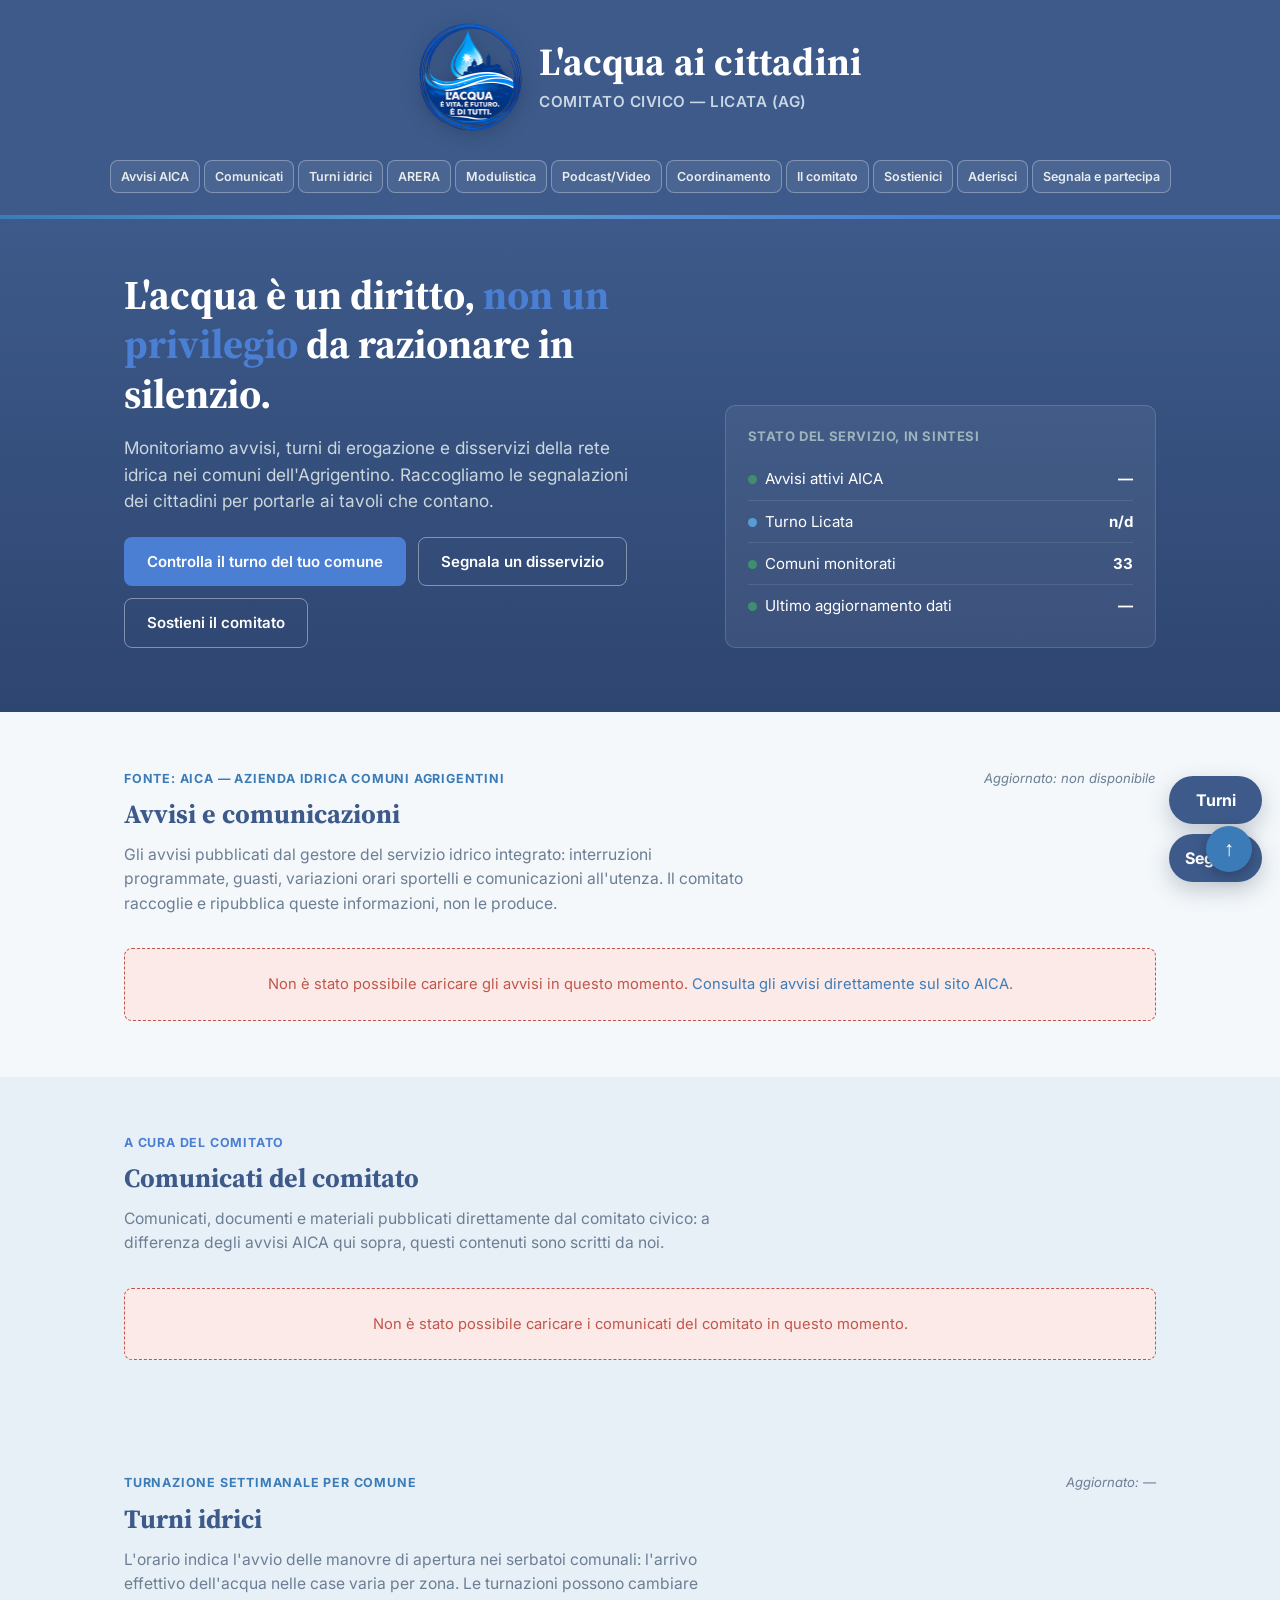
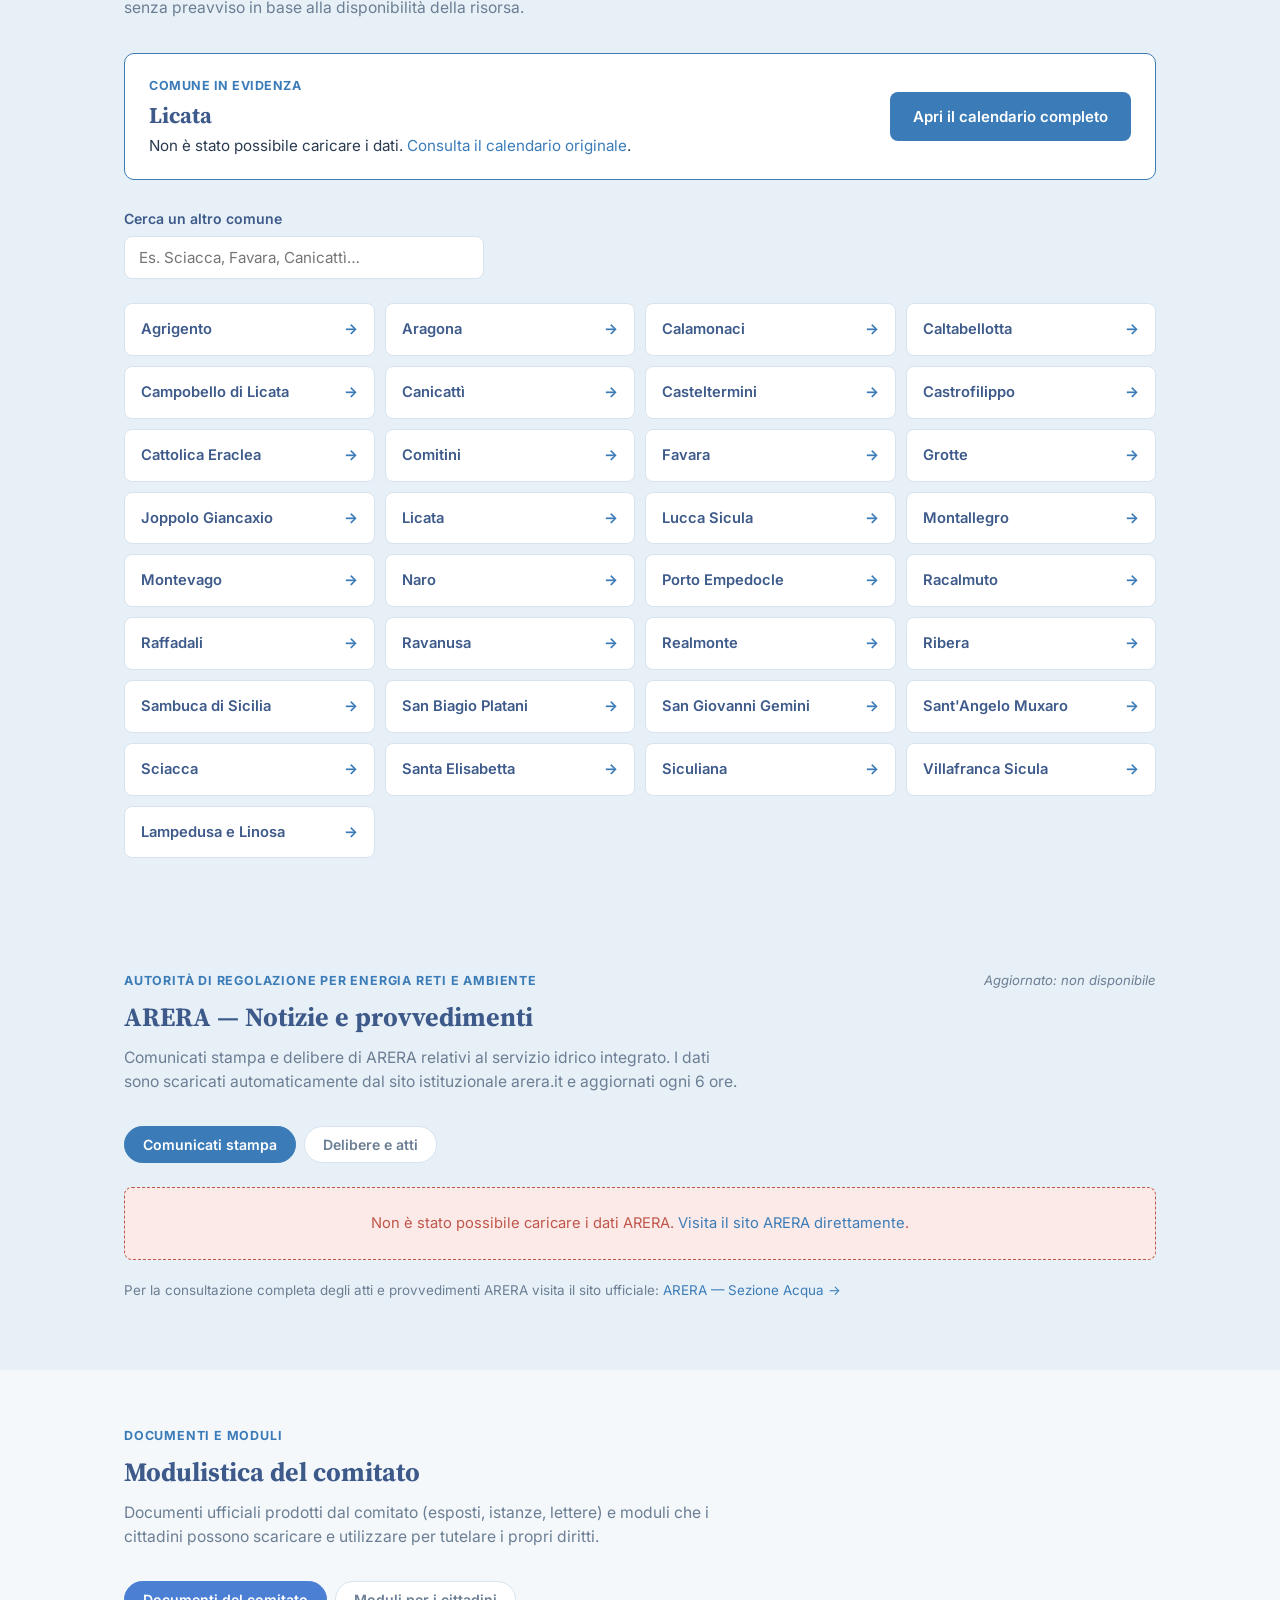
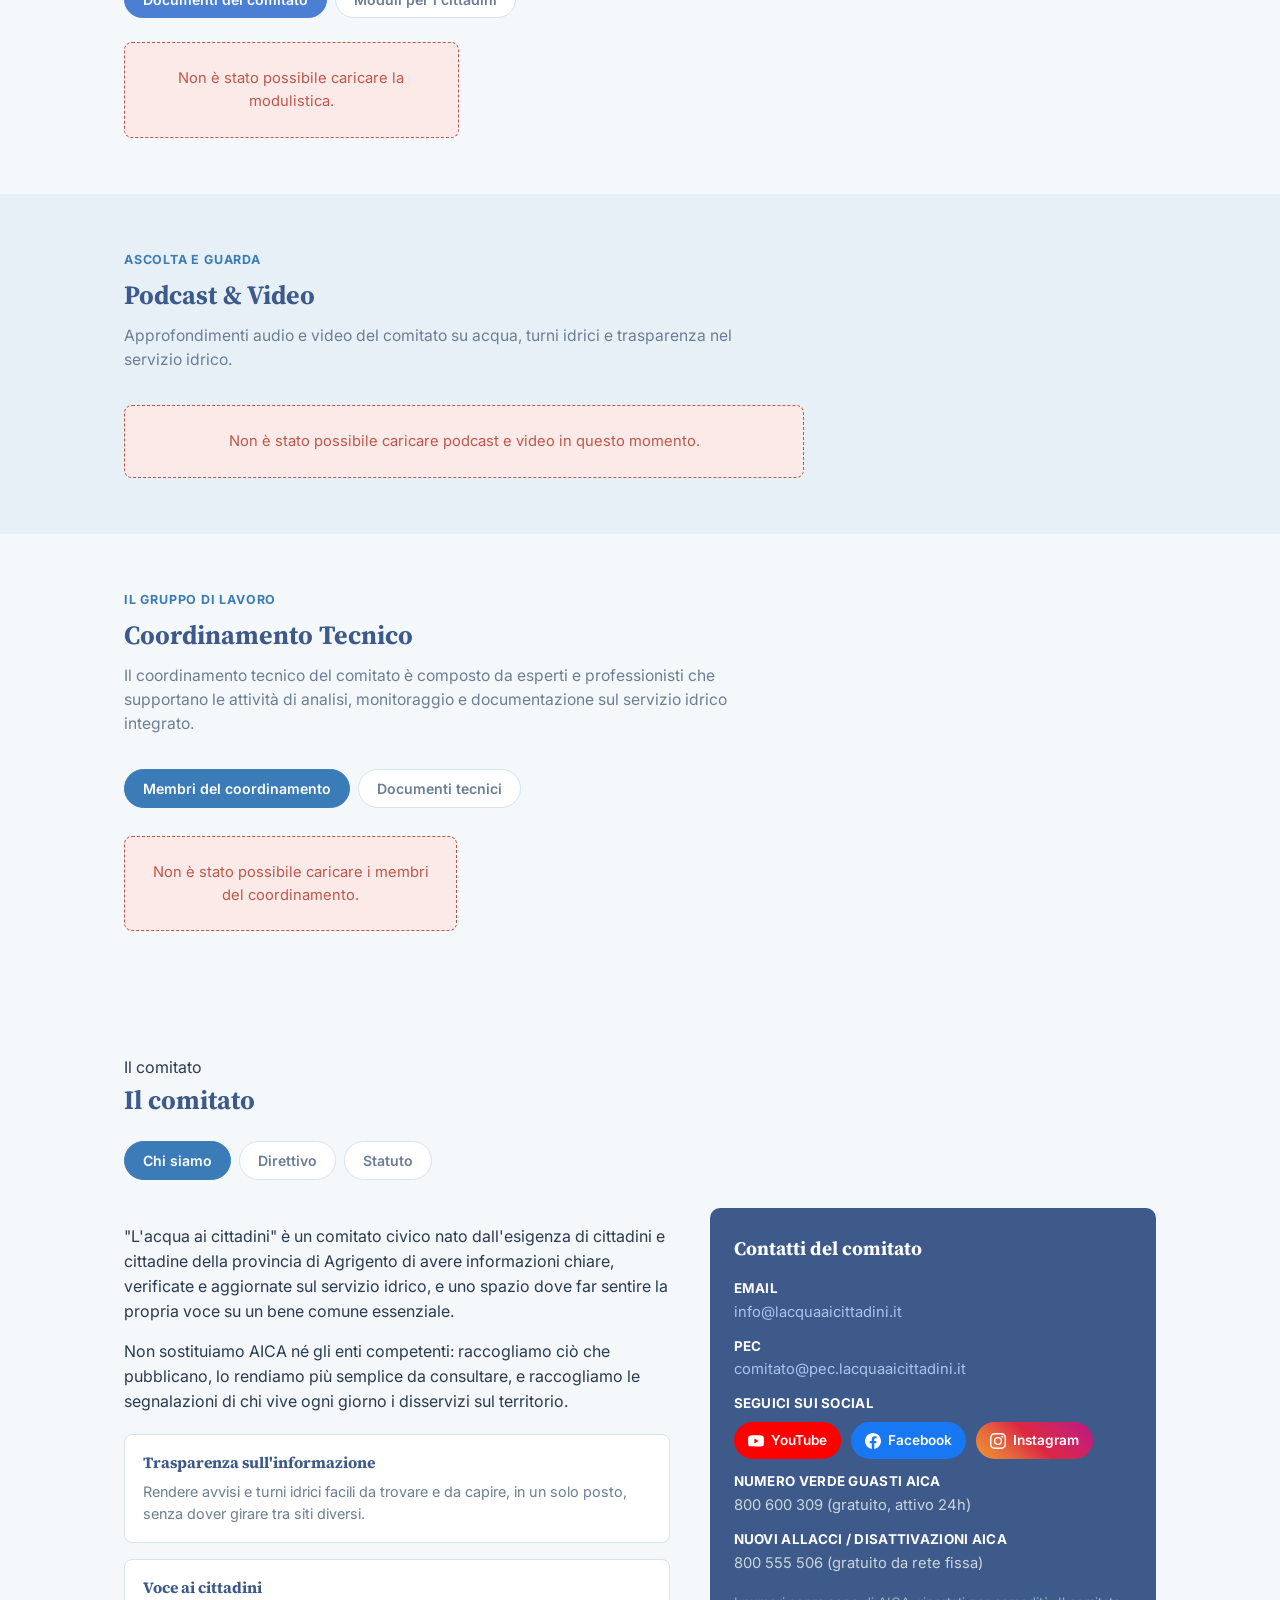
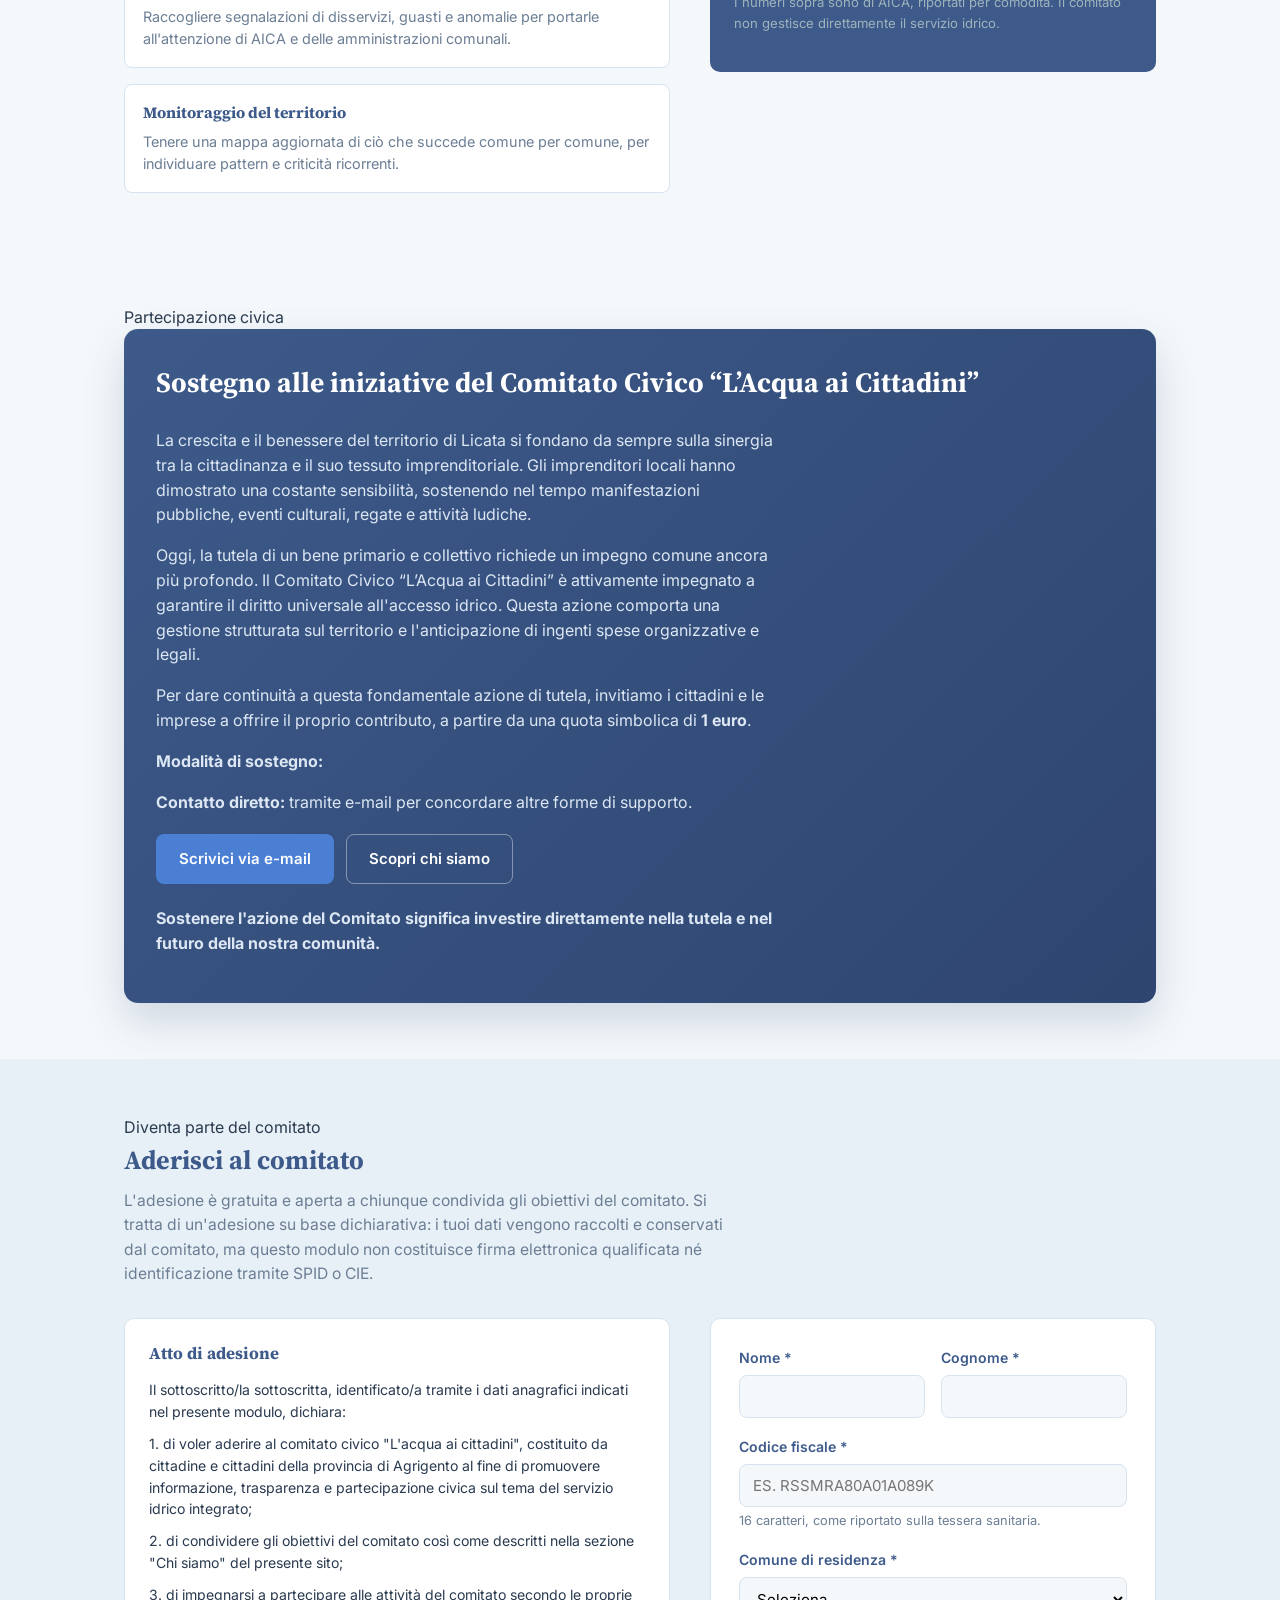
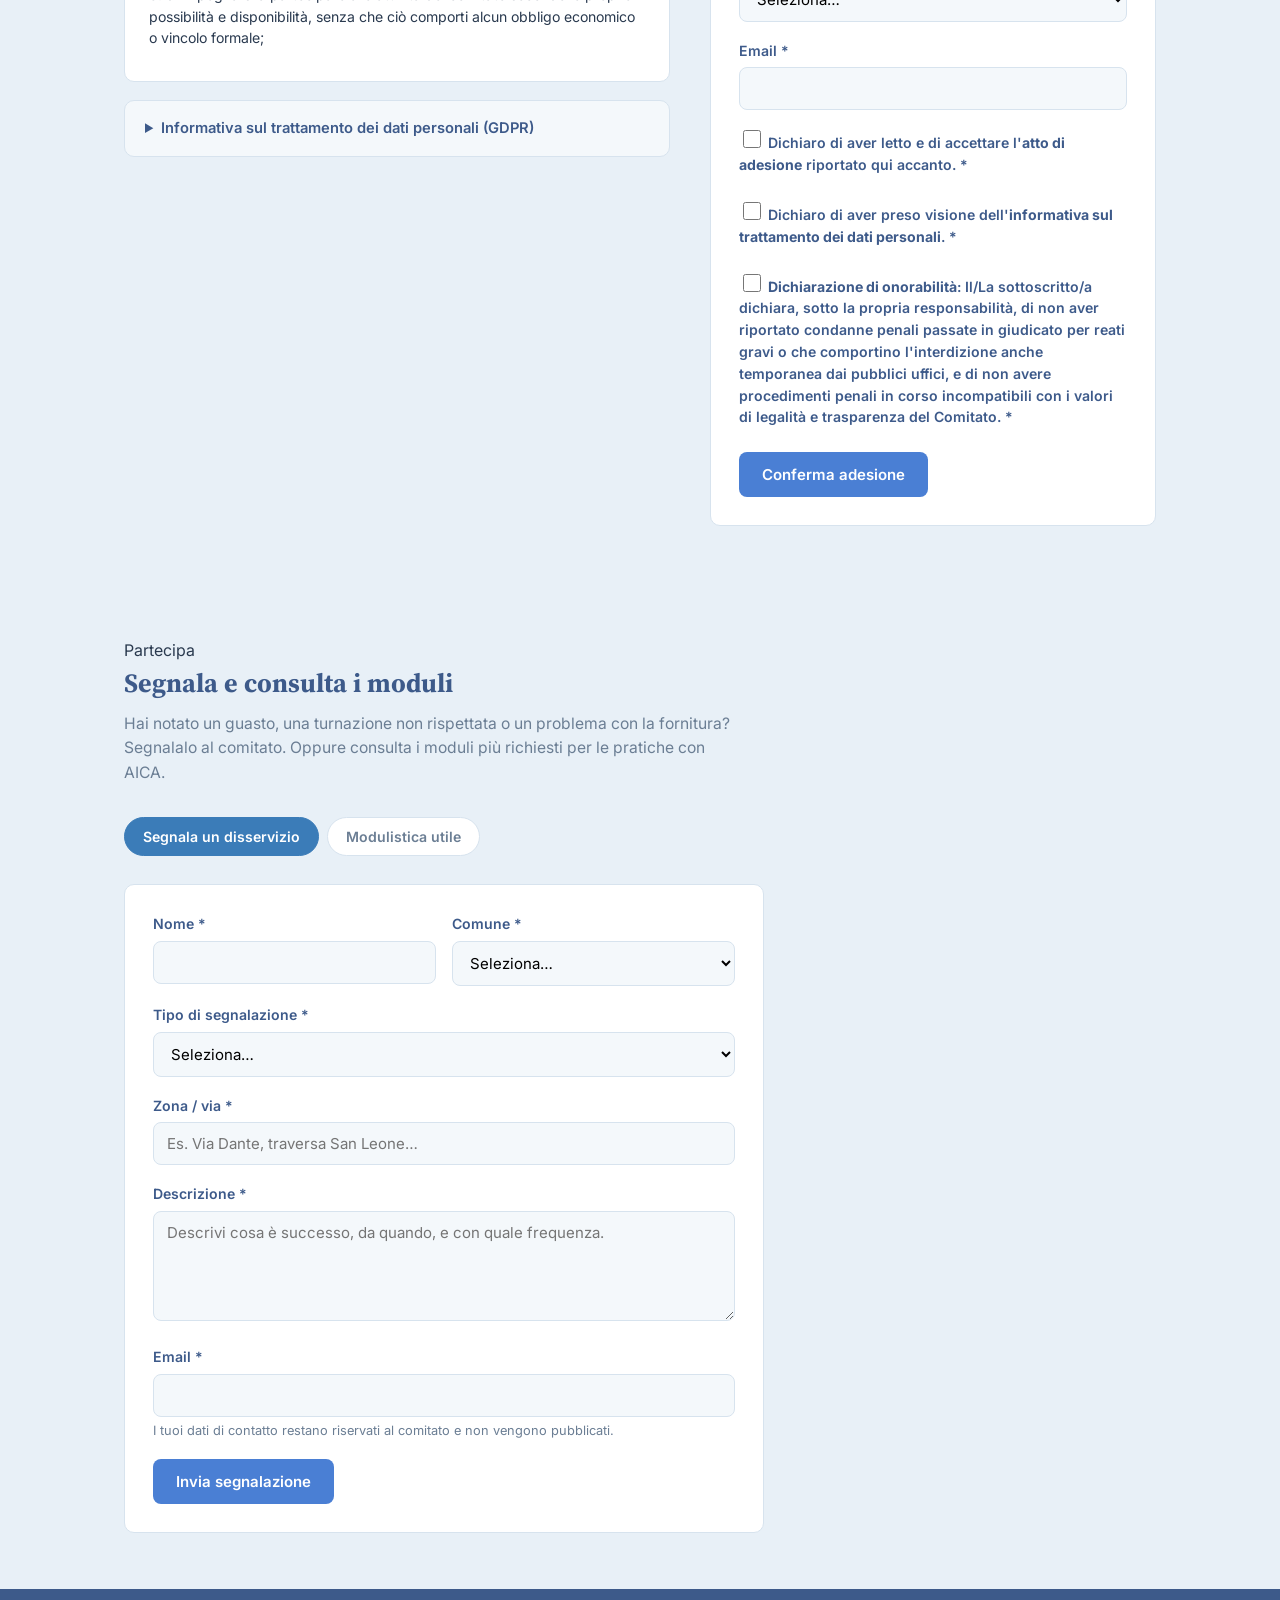
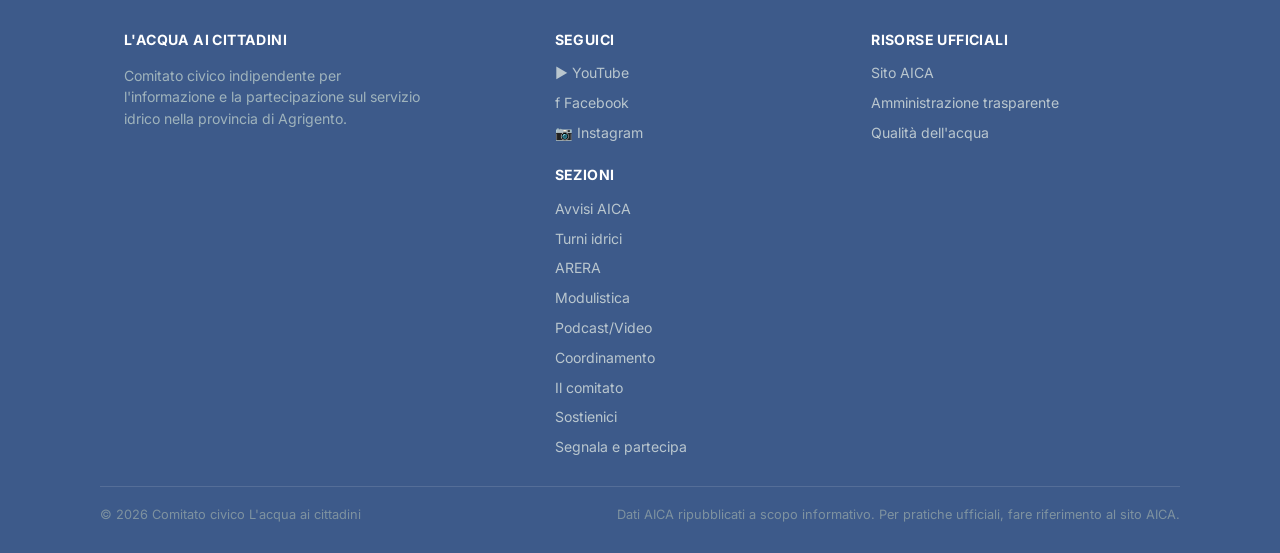
==== commit ff13b900: "Add files via upload" ====
--- a/index.html
+++ b/index.html
@@ -704,19 +704,12 @@
 
   /* ===== Sostieni il comitato ===== */
   .sostieni-box{
-    display:grid;grid-template-columns:1.15fr .85fr;gap:28px;align-items:stretch;
+    display:grid;grid-template-columns:1fr;gap:28px;align-items:stretch;
     background:linear-gradient(135deg,var(--blu-marina),var(--blu-marina-scuro));
     color:#fff;border-radius:14px;padding:32px;box-shadow:0 18px 40px rgba(46,69,112,.18);
   }
   .sostieni-box h2{color:#fff!important;margin-top:0;}
   .sostieni-box p{color:#DCE7F3;max-width:62ch;}
-  .sostieni-dati{background:rgba(255,255,255,.1);border:1px solid rgba(255,255,255,.25);border-radius:12px;padding:22px;}
-  .sostieni-dati .etichetta{font-size:.76rem;text-transform:uppercase;letter-spacing:.08em;color:#C8D9EE;font-weight:700;}
-  .iban-riga{display:flex;gap:10px;align-items:center;flex-wrap:wrap;margin:8px 0 16px;}
-  .iban-riga code{font-family:var(--sans);font-weight:700;font-size:.98rem;color:#fff;word-break:break-all;background:rgba(0,0,0,.16);padding:10px 12px;border-radius:8px;}
-  .btn-copia{border:1px solid rgba(255,255,255,.5);background:transparent;color:#fff;border-radius:8px;padding:9px 12px;font-weight:700;cursor:pointer;}
-  .btn-copia:hover{background:rgba(255,255,255,.14);}
-  .nota-trasparenza{font-size:.82rem!important;color:#C8D9EE!important;margin:14px 0 0!important;}
   .azioni-fisse{position:fixed;right:18px;bottom:18px;z-index:80;display:grid;gap:10px;}
   .azione-fissa{display:flex;align-items:center;justify-content:center;min-width:48px;height:48px;padding:0 16px;border-radius:999px;background:var(--blu-marina);color:#fff!important;font-weight:700;box-shadow:0 8px 22px rgba(42,58,79,.25);text-decoration:none!important;}
   .azione-fissa:hover{background:var(--blu-marina-scuro);transform:translateY(-1px);}
@@ -1125,20 +1118,6 @@
         </div>
         <p style="margin-top:22px;"><strong>Sostenere l'azione del Comitato significa investire direttamente nella tutela e nel futuro della nostra comunità.</strong></p>
       </div>
-      <div class="sostieni-dati" aria-label="Dati per il bonifico">
-        <div class="etichetta">Bonifico bancario</div>
-        <p style="margin:6px 0 12px;color:#fff;"><strong>IntesaSanpaolo</strong></p>
-        <div class="etichetta">IBAN</div>
-        <div class="iban-riga">
-          <code id="iban-comitato">IT29E0306967684510337009746</code>
-          <button type="button" class="btn-copia" id="copia-iban">Copia IBAN</button>
-        </div>
-        <div class="etichetta">Causale cittadini</div>
-        <p style="margin:5px 0 14px;color:#fff;"><strong>Io ci sono</strong></p>
-        <div class="etichetta">Causale imprenditori</div>
-        <p style="margin:5px 0 0;color:#fff;"><strong>Io investo</strong></p>
-        <p class="nota-trasparenza">Contributo volontario a sostegno delle attività civiche del Comitato. Conserva la ricevuta del bonifico.</p>
-      </div>
     </div>
   </div>
 </section>
@@ -1387,41 +1366,10 @@
   "Sciacca","Santa Elisabetta","Siculiana","Villafranca Sicula","Lampedusa e Linosa"
 ];
 
-const LINK_TURNI_COMUNI = {
-  "Agrigento":"https://sites.google.com/view/turni-agrigento/home",
-  "Aragona":"https://sites.google.com/view/turni-aragona/home",
-  "Calamonaci":"https://sites.google.com/view/turni-calamonaci/home",
-  "Caltabellotta":"https://sites.google.com/view/turni-caltabellotta/home",
-  "Campobello di Licata":"https://sites.google.com/view/turni-campobello-licata/home",
-  "Canicattì":"https://sites.google.com/view/turni-canicatti/home",
-  "Casteltermini":"https://sites.google.com/view/turni-casteltermini/home",
-  "Castrofilippo":"https://sites.google.com/view/turni-castrofilippo/home",
-  "Cattolica Eraclea":"https://sites.google.com/view/turni-cattolica-eraclea/home",
-  "Comitini":"https://sites.google.com/view/turni-comitini/home",
-  "Favara":"https://sites.google.com/view/turnifavara/home",
-  "Grotte":"https://sites.google.com/view/turni-grotte/home",
-  "Joppolo Giancaxio":"https://sites.google.com/view/turni-joppolo/home",
-  "Licata":"https://sites.google.com/view/turni-licata/home",
-  "Lucca Sicula":"https://sites.google.com/view/turni-lucca-sicula/home",
-  "Montallegro":"https://sites.google.com/view/turni-montallegro/home",
-  "Montevago":"https://sites.google.com/view/turni-montevago/home",
-  "Naro":"https://sites.google.com/view/turni-naro/home",
-  "Porto Empedocle":"https://sites.google.com/view/turni-porto-empedocle/home",
-  "Racalmuto":"https://sites.google.com/view/turni-racalmuto/home",
-  "Raffadali":"https://sites.google.com/view/turni-raffadali/home",
-  "Ravanusa":"https://sites.google.com/view/turni-comune-ravanusa/home",
-  "Realmonte":"https://sites.google.com/view/turni-realmonte/home",
-  "Ribera":"https://sites.google.com/view/turni-ribera/home",
-  "Sambuca di Sicilia":"https://sites.google.com/view/turni-sambuca-di-sicilia/home",
-  "San Biagio Platani":"https://sites.google.com/view/turnisanbiagio/home",
-  "San Giovanni Gemini":"https://sites.google.com/view/turni-san-giovanni-gemini/home",
-  "Sant'Angelo Muxaro":"https://sites.google.com/view/turni-santangelo/home",
-  "Sciacca":"https://sites.google.com/view/turni-sciacca/home",
-  "Santa Elisabetta":"https://sites.google.com/view/turni-santaelisabetta/home",
-  "Siculiana":"https://sites.google.com/view/turni-siculiana/home",
-  "Villafranca Sicula":"https://sites.google.com/view/turni-villafranca-sicula/home",
-  "Lampedusa e Linosa":"https://sites.google.com/view/turnilampedusaelinosa/home"
-};
+// Dal 10/2026 AICA pubblica i turni di tutti i comuni in un'unica pagina
+// (con menu "Seleziona il tuo comune"). I vecchi mini-siti Google Sites non esistono più.
+const URL_TURNI_AICA = "https://www.aicaonline.it/turni-idrici-2/";
+const LINK_TURNI_COMUNI = Object.fromEntries(ELENCO_COMUNI.map(c => [c, URL_TURNI_AICA]));
 
 document.getElementById('anno-corrente').textContent = new Date().getFullYear();
 document.getElementById('link-foglio-licata').href = LINK_TURNI_COMUNI["Licata"];
@@ -1534,6 +1482,8 @@
 
 /* ---------- Caricamento TURNI dal backend ---------- */
 async function caricaTurni(){
+  const escTurni = t => String(t == null ? '' : t)
+    .replace(/&/g,'&amp;').replace(/</g,'&lt;').replace(/>/g,'&gt;').replace(/"/g,'&quot;');
   try{
     const res = await fetch(`${URL_BACKEND}?azione=turni&comune=Licata`);
     if(!res.ok) throw new Error("Risposta non valida dal server");
@@ -1541,21 +1491,51 @@
 
     document.getElementById('orario-turni').textContent = formattaOrario(dati.aggiornato);
 
+    // Mostro solo da oggi in avanti: la pagina AICA pubblica l'intera settimana, giorni passati compresi.
+    const oggi = new Date(); oggi.setHours(0,0,0,0);
+    const righeFuture = (dati.righe || []).filter(r => {
+      const m = String(r[0] || '').match(/(\d{2})\/(\d{2})/);
+      if(!m) return true; // etichetta non riconosciuta: la mostro comunque
+      const d = new Date(oggi.getFullYear(), parseInt(m[2],10)-1, parseInt(m[1],10));
+      if(d - oggi < -180*86400000) d.setFullYear(d.getFullYear()+1);
+      return d >= oggi;
+    });
+
     const riepilogo = document.getElementById('riepilogo-licata');
-    if(dati.righe && dati.righe.length > 0){
-      let html = '<table style="width:100%;border-collapse:collapse;margin-top:10px;">';
-      dati.righe.slice(0,7).forEach(r => {
-        html += `<tr style="border-bottom:1px solid var(--confine);">
-          <td style="padding:6px 0;font-weight:600;">${r[0] || ''}</td>
-          <td style="padding:6px 0;color:var(--testo-tenue);">${r[1] || ''}</td>
+    if(righeFuture.length > 0){
+      const VISIBILI = 8;
+      const rigaHtml = r => `<tr style="border-bottom:1px solid var(--confine);">
+          <td style="padding:6px 0;font-weight:600;">${escTurni(r[0])}${r[2] ? `<div style="font-weight:400;font-size:.82rem;color:var(--testo-tenue);">${escTurni(r[2])}</div>` : ''}</td>
+          <td style="padding:6px 0 6px 12px;color:var(--testo-tenue);white-space:nowrap;vertical-align:top;">${escTurni(r[1])}</td>
         </tr>`;
-      });
+      let html = '<table style="width:100%;border-collapse:collapse;margin-top:10px;"><tbody>';
+      html += righeFuture.slice(0, VISIBILI).map(rigaHtml).join('');
+      html += '</tbody>';
+      if(righeFuture.length > VISIBILI){
+        html += '<tbody id="turni-licata-altri" style="display:none;">' +
+                righeFuture.slice(VISIBILI).map(rigaHtml).join('') + '</tbody>';
+      }
       html += '</table>';
+      if(righeFuture.length > VISIBILI){
+        html += `<button type="button" id="btn-turni-licata-tutti" class="btn" style="margin-top:12px;">Mostra tutti i turni (${righeFuture.length})</button>`;
+      }
       riepilogo.innerHTML = html;
+
+      const btnTutti = document.getElementById('btn-turni-licata-tutti');
+      if(btnTutti){
+        btnTutti.addEventListener('click', () => {
+          const altri = document.getElementById('turni-licata-altri');
+          const aperto = altri.style.display !== 'none';
+          altri.style.display = aperto ? 'none' : 'table-row-group';
+          btnTutti.textContent = aperto ? `Mostra tutti i turni (${righeFuture.length})` : 'Mostra meno';
+        });
+      }
       document.getElementById('pallino-licata').className = "pallino";
       document.getElementById('stato-licata').textContent = "regolare";
     } else {
-      riepilogo.innerHTML = "Dati non disponibili al momento.";
+      riepilogo.innerHTML = (dati.righe && dati.righe.length > 0)
+        ? "Nessun turno programmato nei prossimi giorni."
+        : "Dati non disponibili al momento.";
       document.getElementById('pallino-licata').className = "pallino allerta";
       document.getElementById('stato-licata').textContent = "n/d";
     }
@@ -1581,7 +1561,7 @@
     tipo: form.tipo.value,
     zona: form.zona.value,
     descrizione: form.descrizione.value,
-    email: form.email.value,
+    contatto: form.email.value,
     dataInvio: new Date().toISOString()
   };
 
@@ -2025,22 +2005,6 @@
 <button id="torna-su" aria-label="Torna in cima alla pagina" title="Torna su" onclick="window.scrollTo({top:0,behavior:'smooth'})">↑</button>
 
 <script data-goatcounter="https://lacquaaicittadini.goatcounter.com/count" async src="https://gc.zgo.at/count.js"></script>
-<script>
-// Copia rapida dell'IBAN
-const pulsanteCopiaIban = document.getElementById('copia-iban');
-if (pulsanteCopiaIban) {
-  pulsanteCopiaIban.addEventListener('click', async () => {
-    const iban = document.getElementById('iban-comitato').textContent.trim();
-    try {
-      await navigator.clipboard.writeText(iban);
-      pulsanteCopiaIban.textContent = 'Copiato';
-      setTimeout(() => { pulsanteCopiaIban.textContent = 'Copia IBAN'; }, 1800);
-    } catch (errore) {
-      window.prompt('Copia questo IBAN:', iban);
-    }
-  });
-}
-</script>
 
 </body>
 </html>
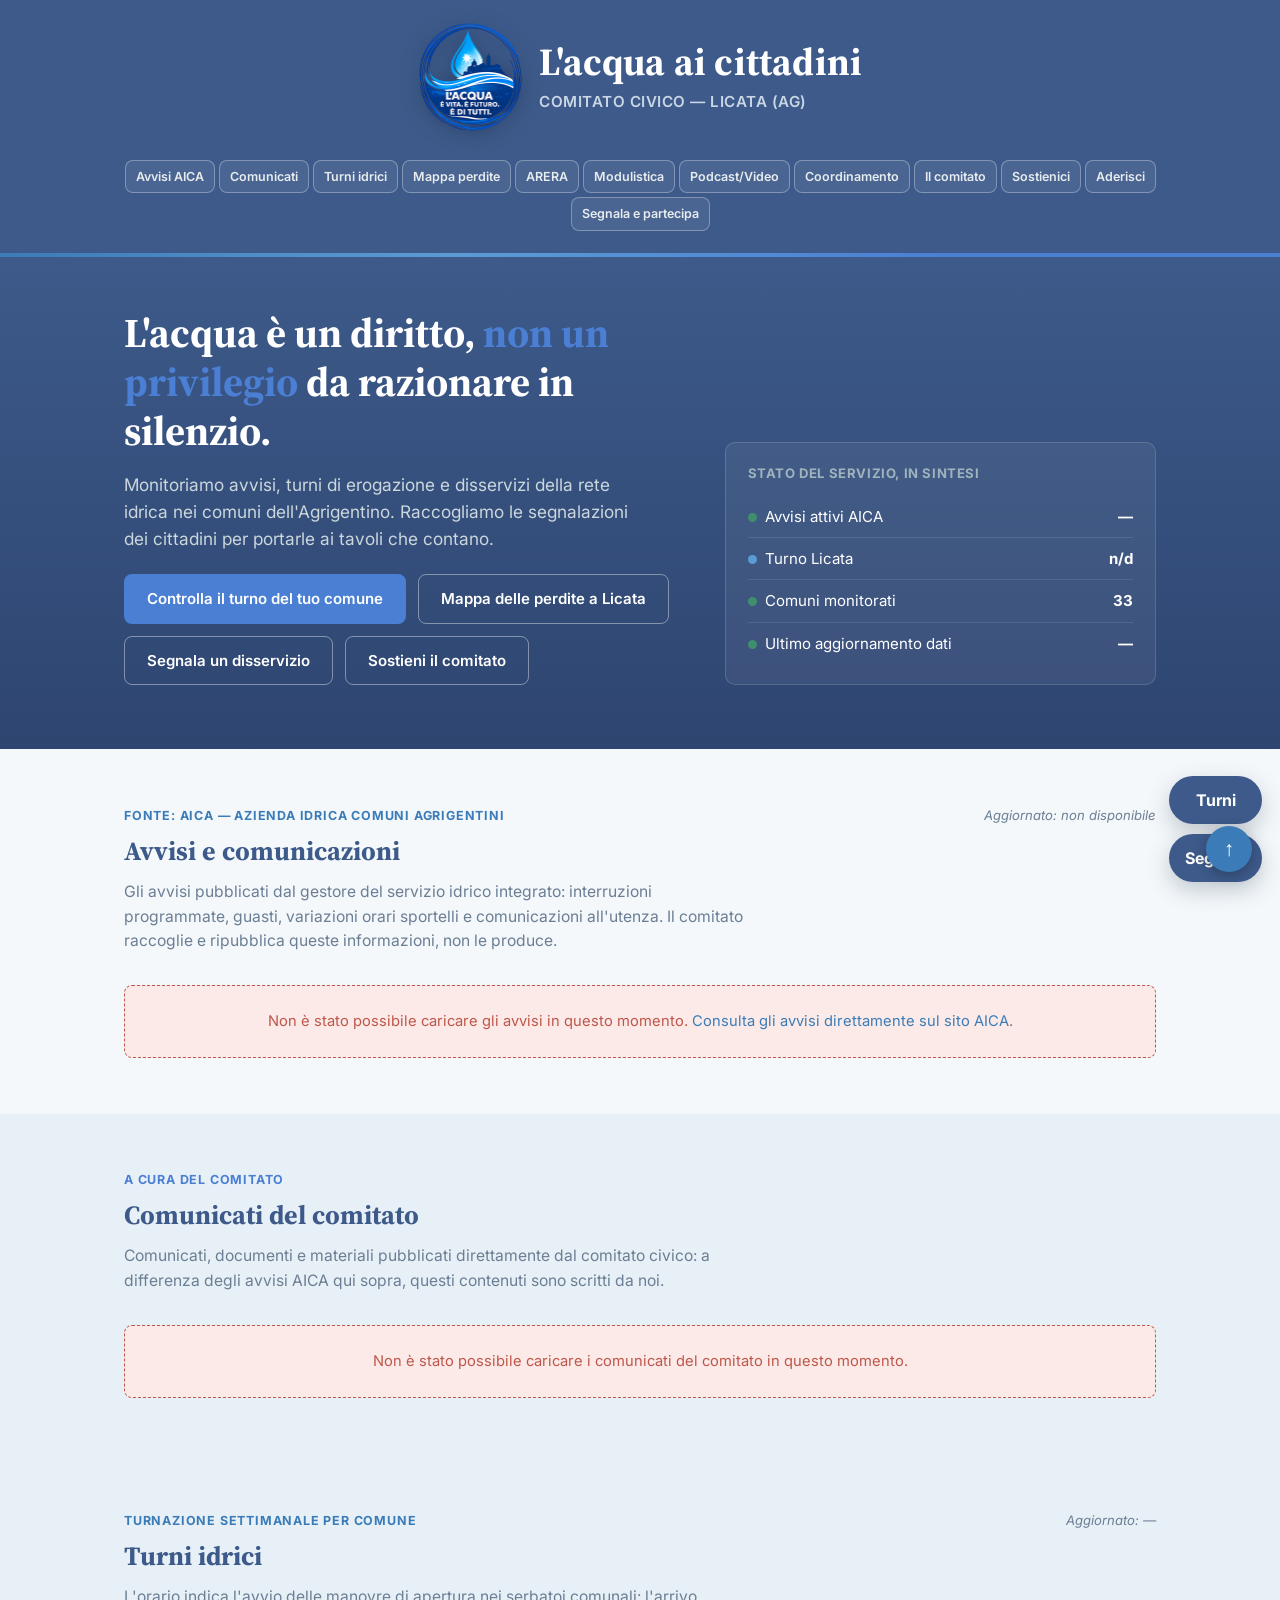
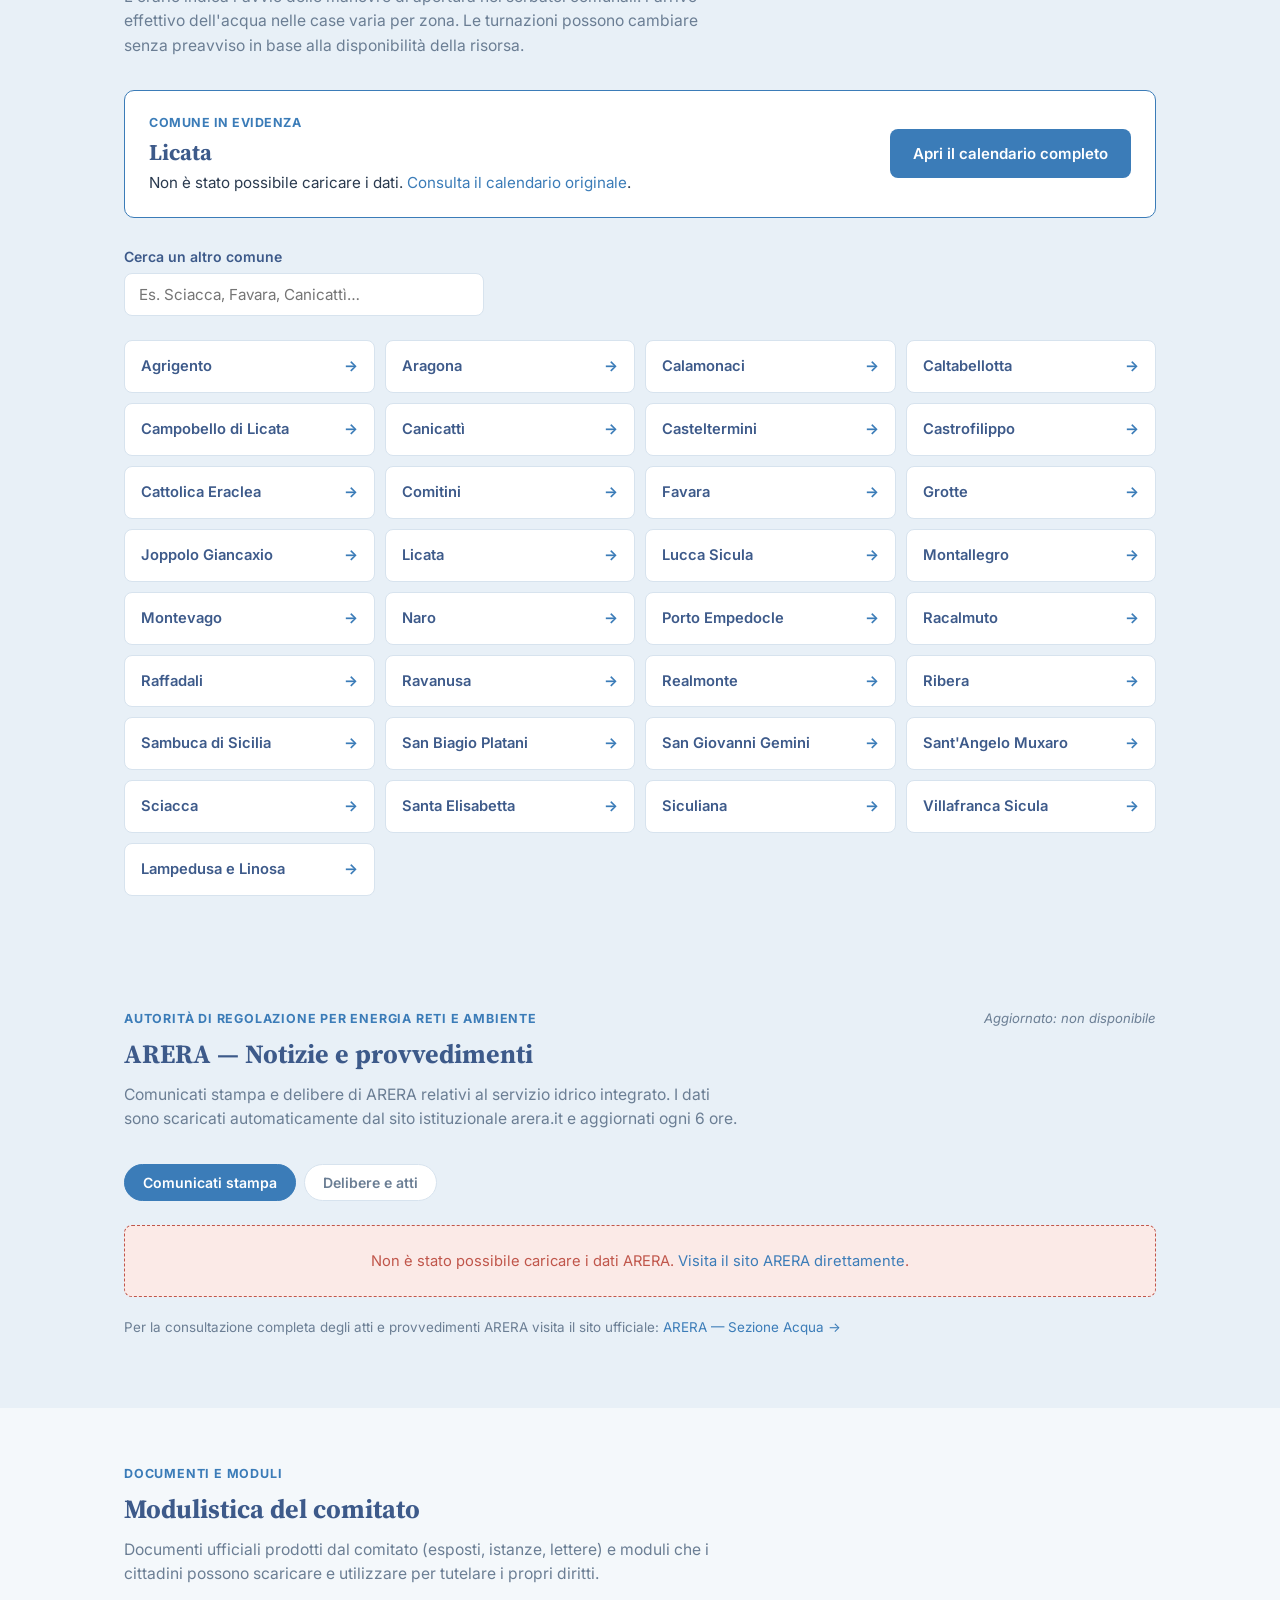
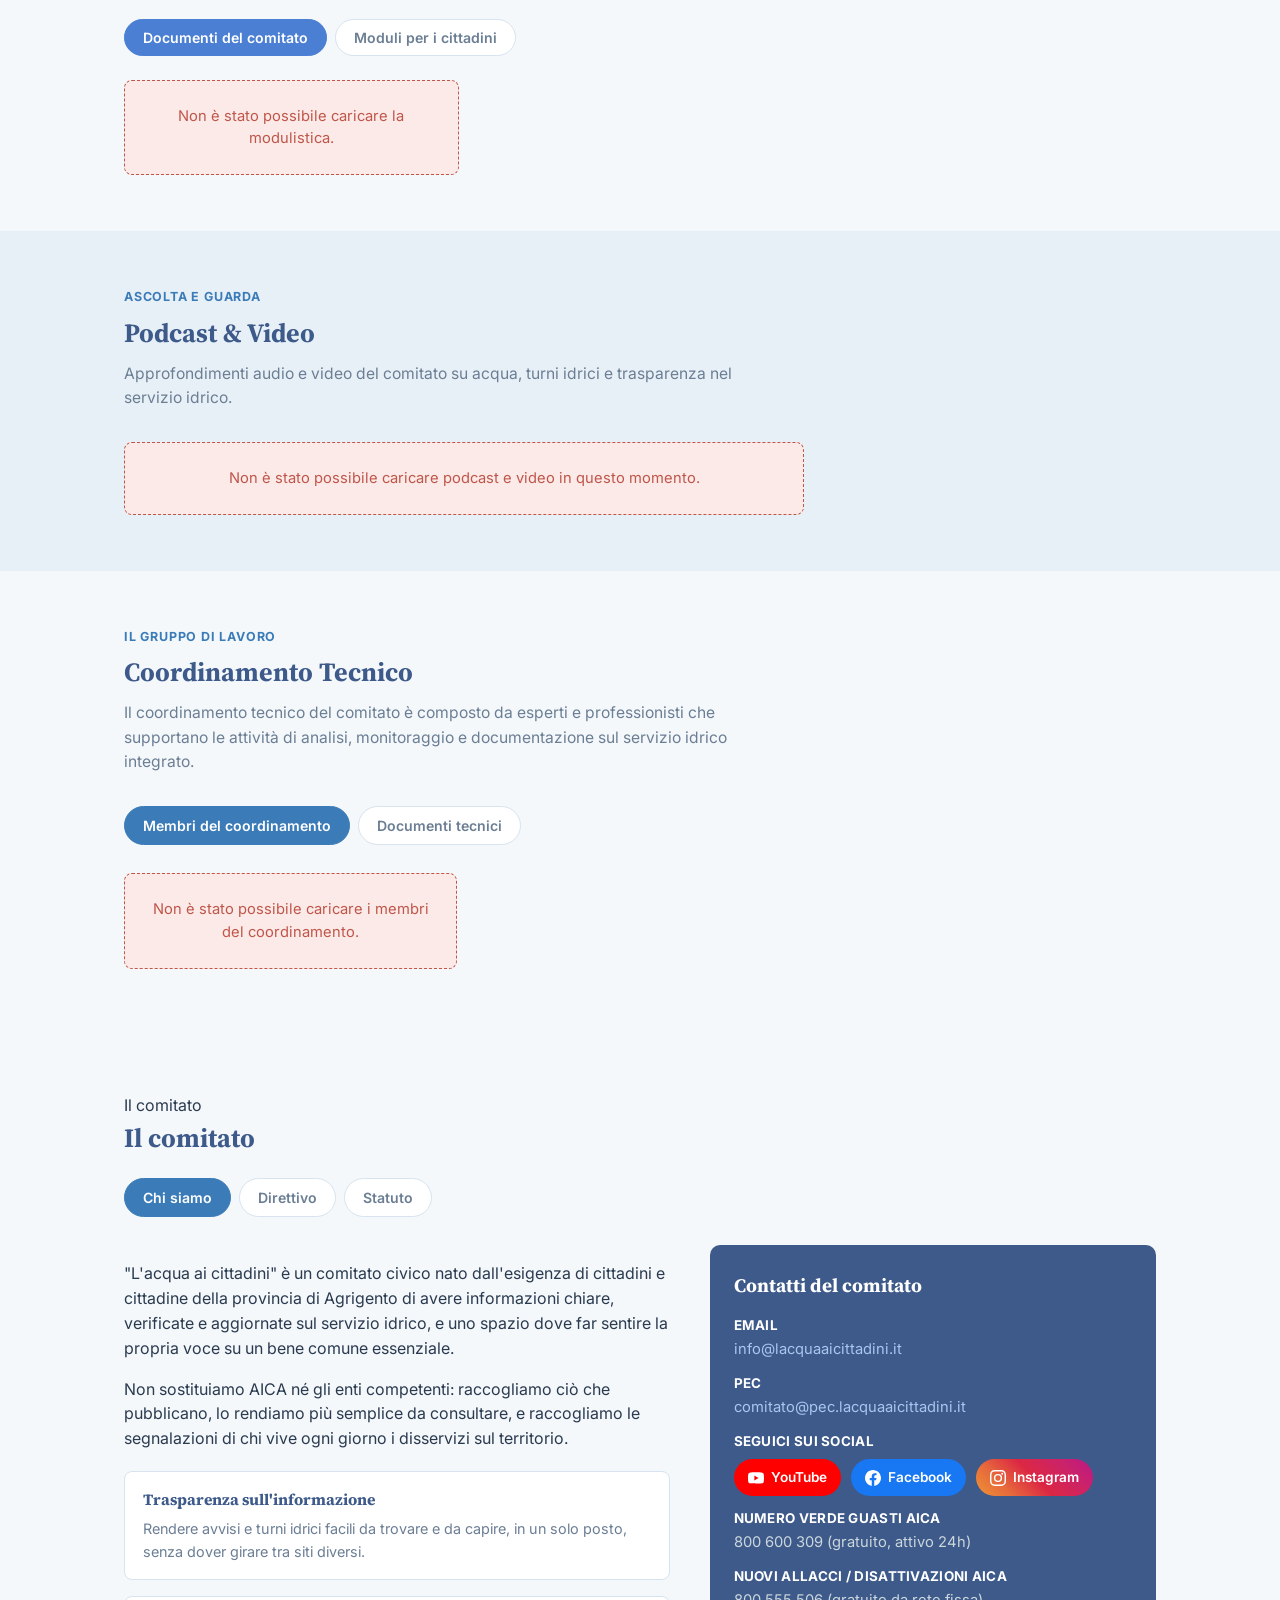
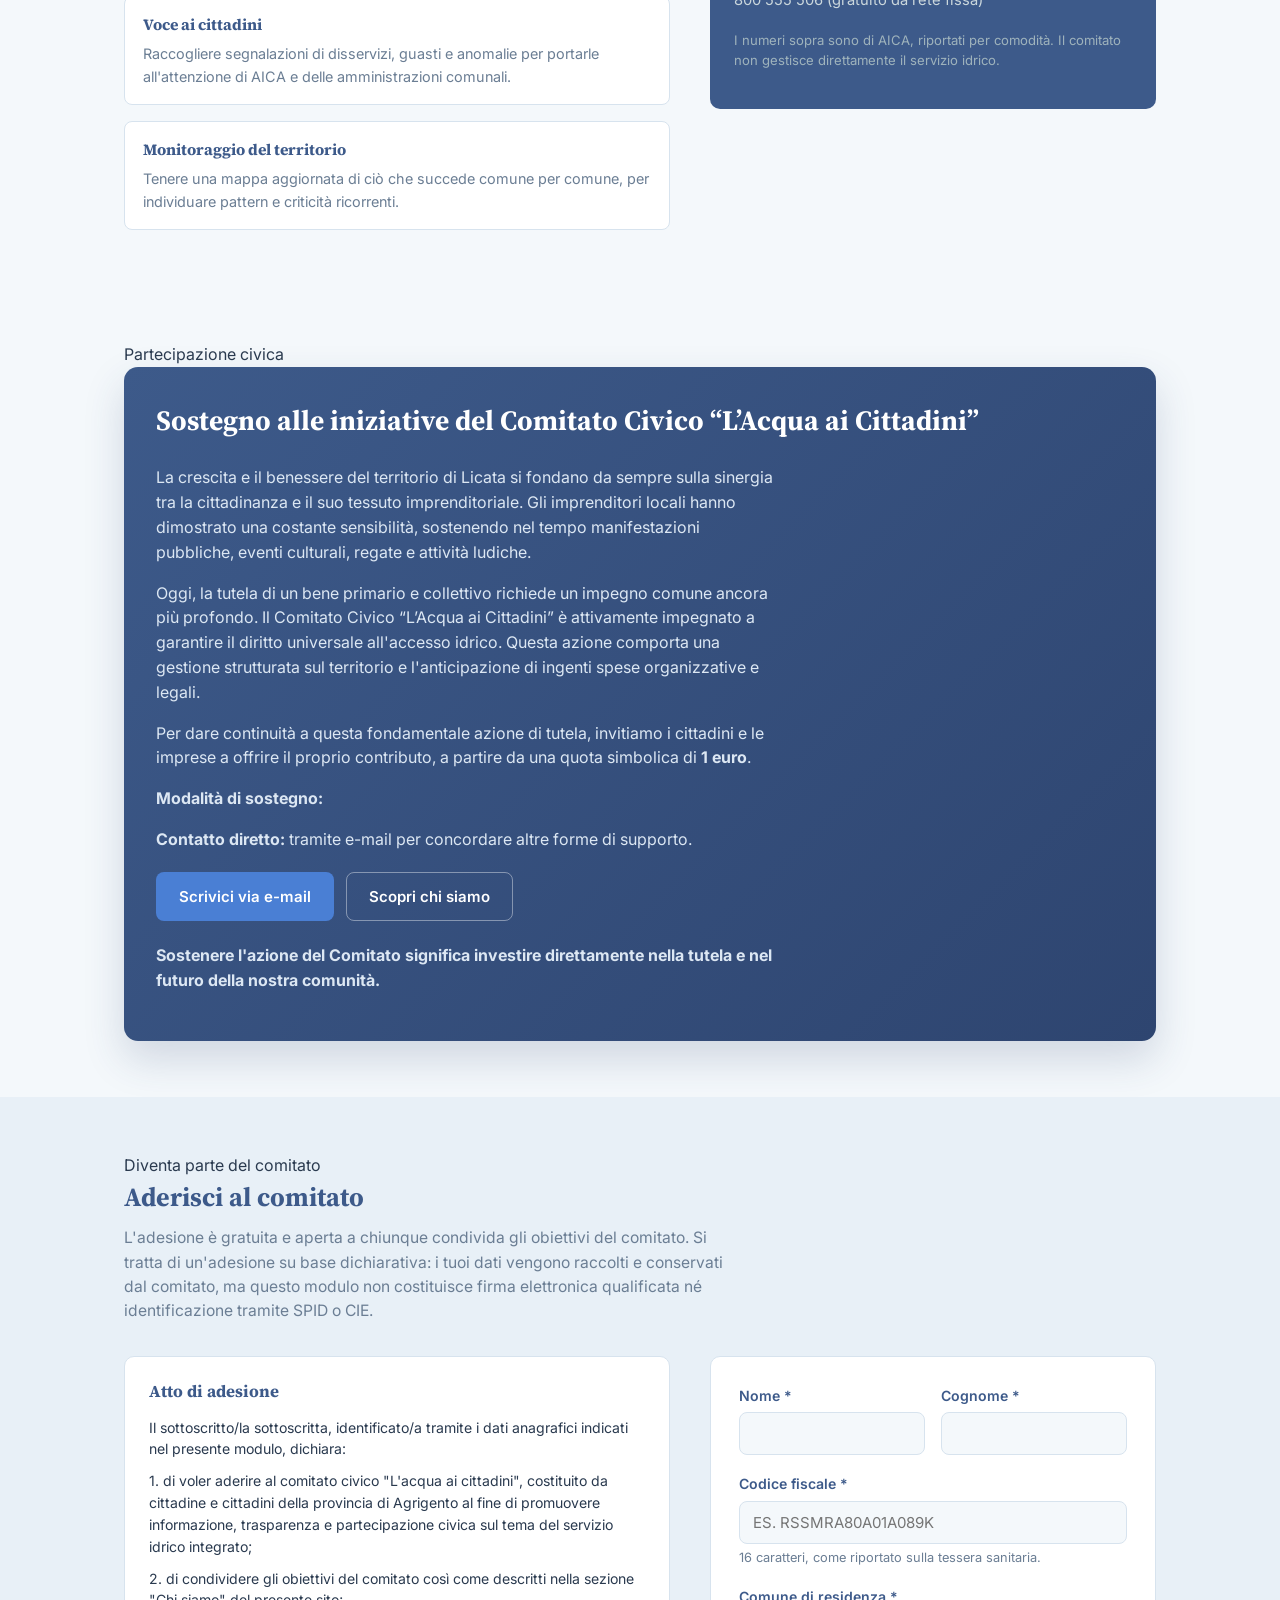
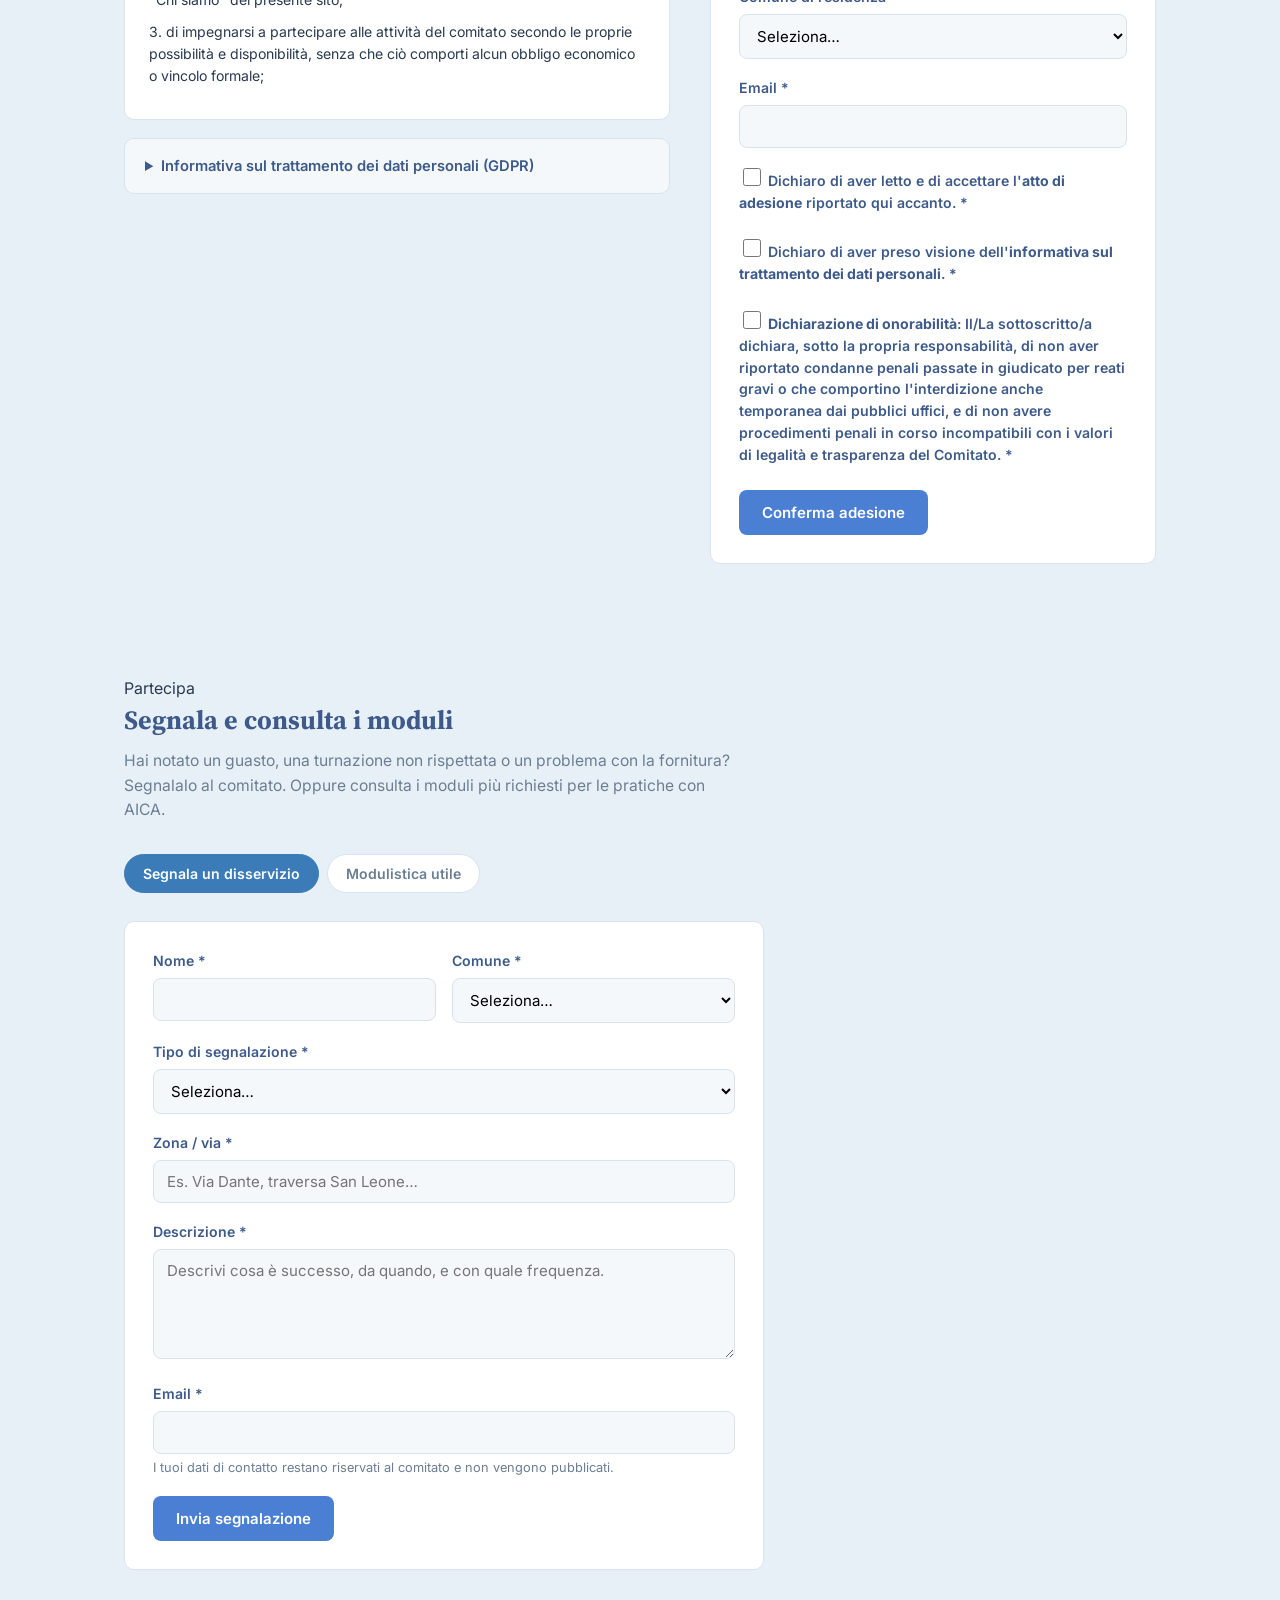
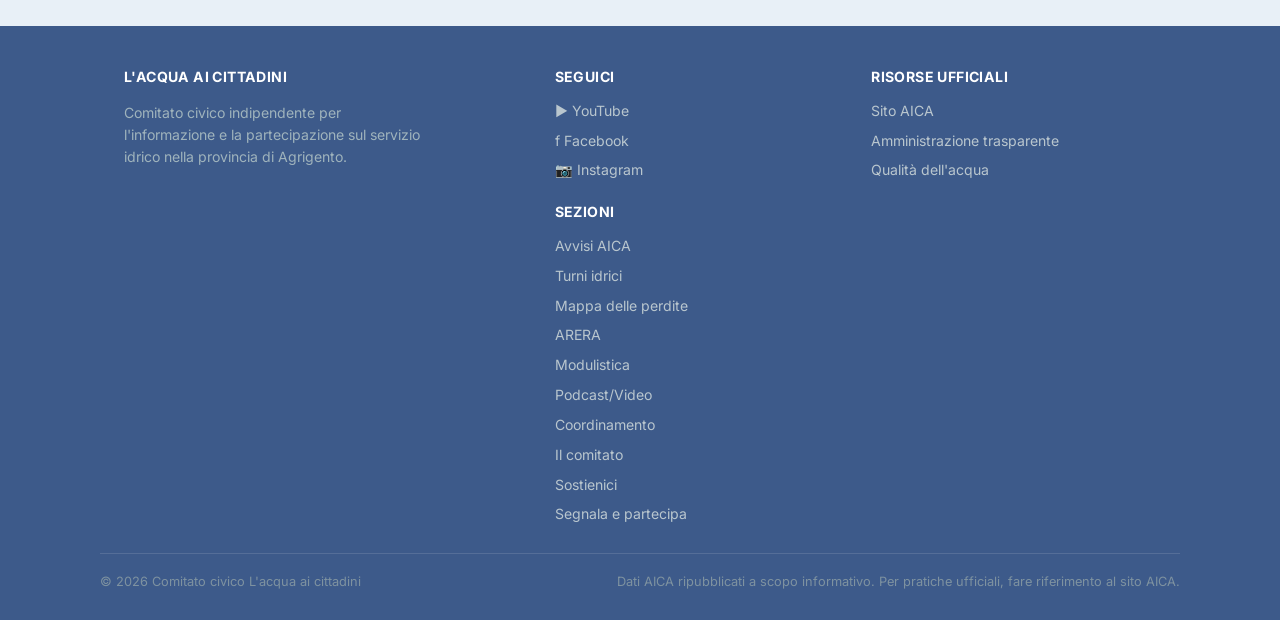
==== commit 122709e5: "Aggiunge la mappa delle perdite idriche di Licata Nuova pagina mappa_perdite.html (Leaflet + OpenStr" ====
--- a/index.html
+++ b/index.html
@@ -742,6 +742,7 @@
       <a href="#avvisi">Avvisi AICA</a>
       <a href="#comunicati-comitato">Comunicati</a>
       <a href="#turni">Turni idrici</a>
+      <a href="mappa_perdite.html">Mappa perdite</a>
       <a href="#arera">ARERA</a>
       <a href="#modulistica">Modulistica</a>
       <a href="#podcast">Podcast/Video</a>
@@ -761,6 +762,7 @@
       <p class="lead">Monitoriamo avvisi, turni di erogazione e disservizi della rete idrica nei comuni dell'Agrigentino. Raccogliamo le segnalazioni dei cittadini per portarle ai tavoli che contano.</p>
       <div class="hero-azioni">
         <a href="#turni" class="btn btn-primario">Controlla il turno del tuo comune</a>
+        <a href="mappa_perdite.html" class="btn btn-secondario">Mappa delle perdite a Licata</a>
         <a href="#partecipa" class="btn btn-secondario">Segnala un disservizio</a>
         <a href="#sostieni" class="btn btn-secondario">Sostieni il comitato</a>
       </div>
@@ -1325,6 +1327,7 @@
       <ul>
         <li><a href="#avvisi">Avvisi AICA</a></li>
         <li><a href="#turni">Turni idrici</a></li>
+        <li><a href="mappa_perdite.html">Mappa delle perdite</a></li>
         <li><a href="#arera">ARERA</a></li>
         <li><a href="#modulistica">Modulistica</a></li>
         <li><a href="#podcast">Podcast/Video</a></li>
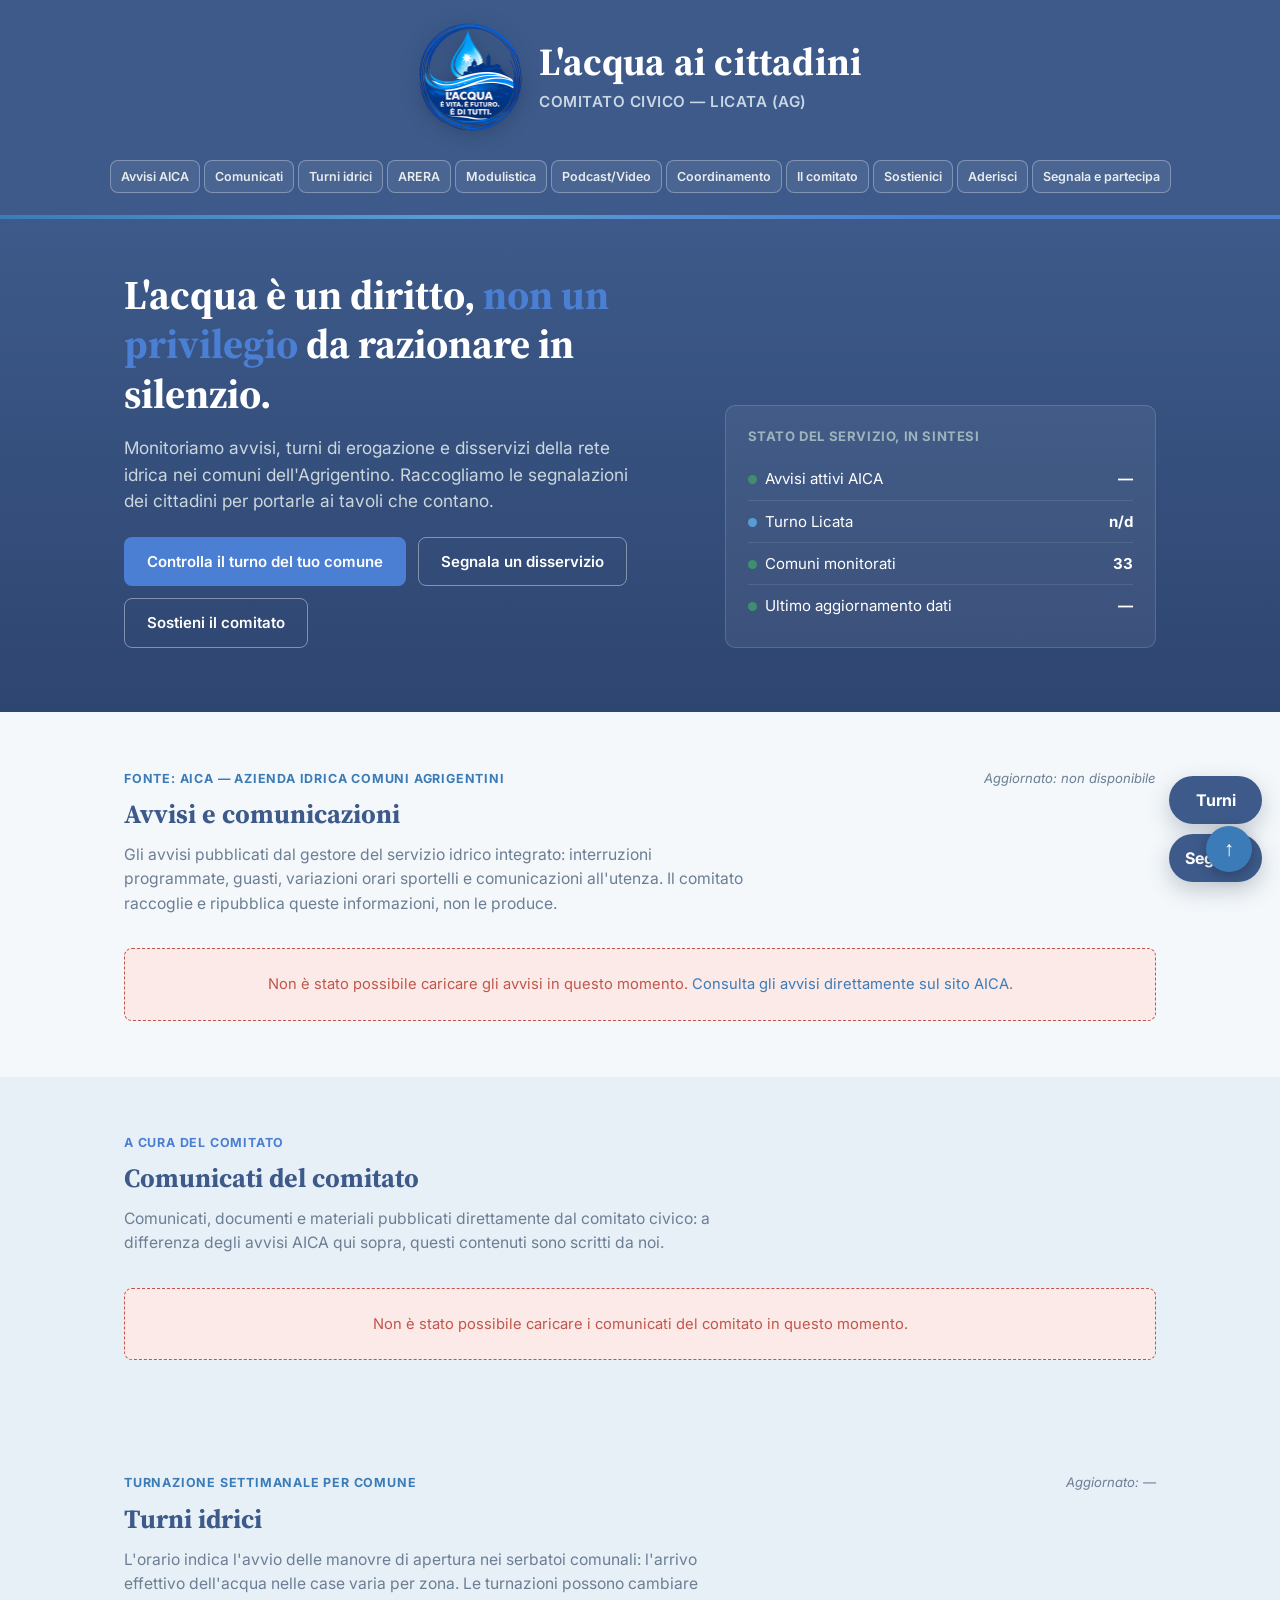
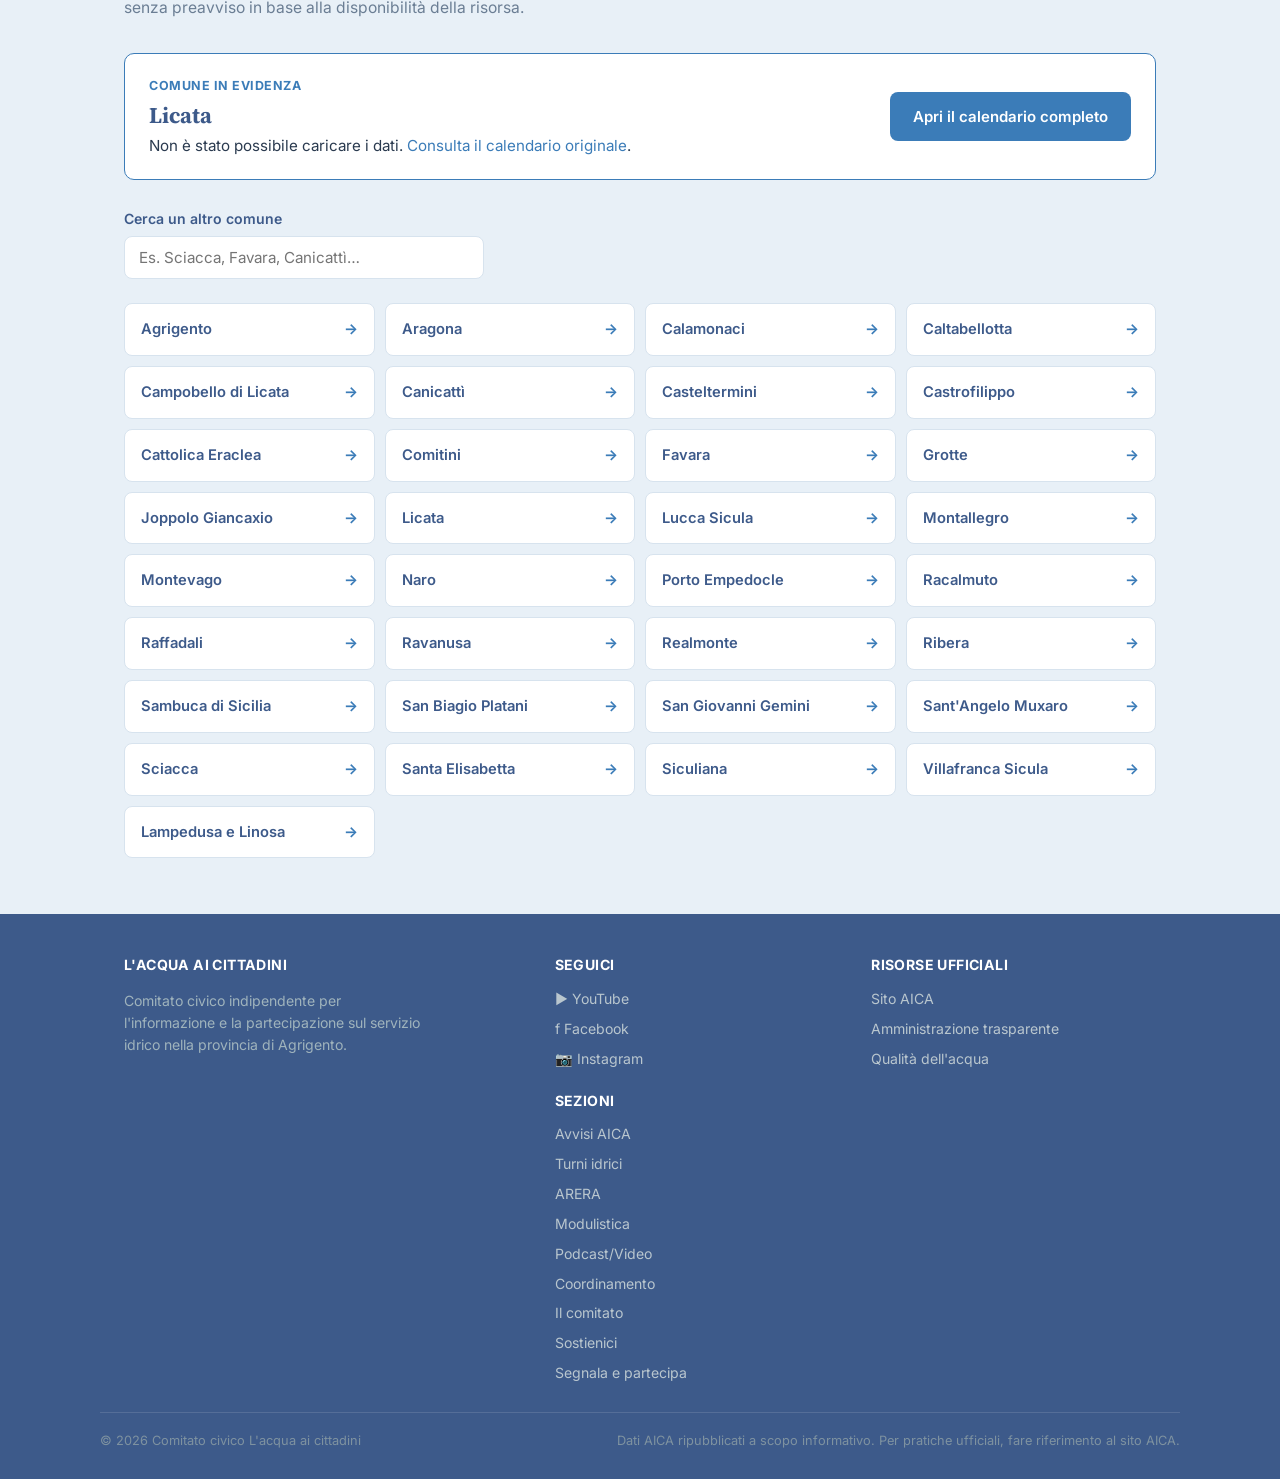
==== commit 99c70846: "Add files via upload suddivisione interfaccia" ====
--- a/index.html
+++ b/index.html
@@ -130,6 +130,20 @@
     text-decoration:none;
   }
 
+  /* ===== Navigazione a "pagine": una sezione alla volta ===== */
+  .pagina-nascosta{display:none !important;}
+  nav.principale a.voce-attiva{
+    background:rgba(255,255,255,0.28);
+    border-color:rgba(255,255,255,0.85);
+  }
+  .logo-blocco{cursor:pointer;}
+  .torna-home{padding-top:18px;padding-bottom:0;}
+  .torna-home a{
+    display:inline-block;font-size:.85rem;font-weight:600;
+    padding:6px 12px;border-radius:var(--radius);
+    border:1.5px solid currentColor;
+  }
+
   /* ===== Hero ===== */
   .hero{
     background:linear-gradient(180deg, var(--blu-marina) 0%, var(--blu-marina-scuro) 100%);
@@ -742,7 +756,6 @@
       <a href="#avvisi">Avvisi AICA</a>
       <a href="#comunicati-comitato">Comunicati</a>
       <a href="#turni">Turni idrici</a>
-      <a href="mappa_perdite.html">Mappa perdite</a>
       <a href="#arera">ARERA</a>
       <a href="#modulistica">Modulistica</a>
       <a href="#podcast">Podcast/Video</a>
@@ -762,7 +775,6 @@
       <p class="lead">Monitoriamo avvisi, turni di erogazione e disservizi della rete idrica nei comuni dell'Agrigentino. Raccogliamo le segnalazioni dei cittadini per portarle ai tavoli che contano.</p>
       <div class="hero-azioni">
         <a href="#turni" class="btn btn-primario">Controlla il turno del tuo comune</a>
-        <a href="mappa_perdite.html" class="btn btn-secondario">Mappa delle perdite a Licata</a>
         <a href="#partecipa" class="btn btn-secondario">Segnala un disservizio</a>
         <a href="#sostieni" class="btn btn-secondario">Sostieni il comitato</a>
       </div>
@@ -1327,7 +1339,6 @@
       <ul>
         <li><a href="#avvisi">Avvisi AICA</a></li>
         <li><a href="#turni">Turni idrici</a></li>
-        <li><a href="mappa_perdite.html">Mappa delle perdite</a></li>
         <li><a href="#arera">ARERA</a></li>
         <li><a href="#modulistica">Modulistica</a></li>
         <li><a href="#podcast">Podcast/Video</a></li>
@@ -2007,6 +2018,67 @@
 </script>
 <button id="torna-su" aria-label="Torna in cima alla pagina" title="Torna su" onclick="window.scrollTo({top:0,behavior:'smooth'})">↑</button>
 
+<script>
+/* ---------- Navigazione a "pagine": mostra una sola sezione alla volta ----------
+   - Nessun hash (o #contenuto): HOME = intestazione + le sezioni elencate in SEZIONI_HOME
+   - #nome-sezione: viene mostrata solo quella sezione
+   Per cambiare cosa compare in home basta modificare l'elenco qui sotto. */
+(function(){
+  const SEZIONI_HOME = ['contenuto', 'avvisi', 'comunicati-comitato', 'turni'];
+  const sezioni = Array.from(document.querySelectorAll('section[id]'));
+  const idSezioni = sezioni.map(s => s.id);
+  const nav = document.getElementById('nav-principale');
+
+  // Link "Torna alla home" (creato una volta sola, spostato sopra la sezione aperta)
+  const tornaHome = document.createElement('div');
+  tornaHome.className = 'wrap torna-home';
+  tornaHome.innerHTML = '<a href="#contenuto">\u2190 Torna alla home</a>';
+
+  function idCorrente(){
+    let id = '';
+    try { id = decodeURIComponent(location.hash.slice(1)); } catch(e) { id = ''; }
+    return (id && id !== 'contenuto' && idSezioni.indexOf(id) !== -1) ? id : '';
+  }
+
+  function aggiorna(){
+    const id = idCorrente();
+    sezioni.forEach(function(s){
+      const visibile = id ? (s.id === id) : (SEZIONI_HOME.indexOf(s.id) !== -1);
+      s.classList.toggle('pagina-nascosta', !visibile);
+    });
+
+    // Voce di menu attiva
+    if (nav) {
+      nav.querySelectorAll('a').forEach(function(a){
+        a.classList.toggle('voce-attiva', !!id && a.getAttribute('href') === '#' + id);
+      });
+    }
+
+    // Link per tornare alla home, solo quando si e' dentro una singola sezione
+    if (id) {
+      const sez = document.getElementById(id);
+      sez.parentNode.insertBefore(tornaHome, sez);
+    } else if (tornaHome.parentNode) {
+      tornaHome.parentNode.removeChild(tornaHome);
+    }
+
+    window.scrollTo({ top: 0, left: 0, behavior: 'auto' });
+  }
+
+  // Un clic sul logo riporta alla home
+  const logo = document.querySelector('.logo-blocco');
+  if (logo) {
+    logo.addEventListener('click', function(){
+      history.pushState(null, '', location.pathname + location.search);
+      aggiorna();
+    });
+  }
+
+  window.addEventListener('hashchange', aggiorna);
+  aggiorna();
+})();
+</script>
+
 <script data-goatcounter="https://lacquaaicittadini.goatcounter.com/count" async src="https://gc.zgo.at/count.js"></script>
 
 </body>
